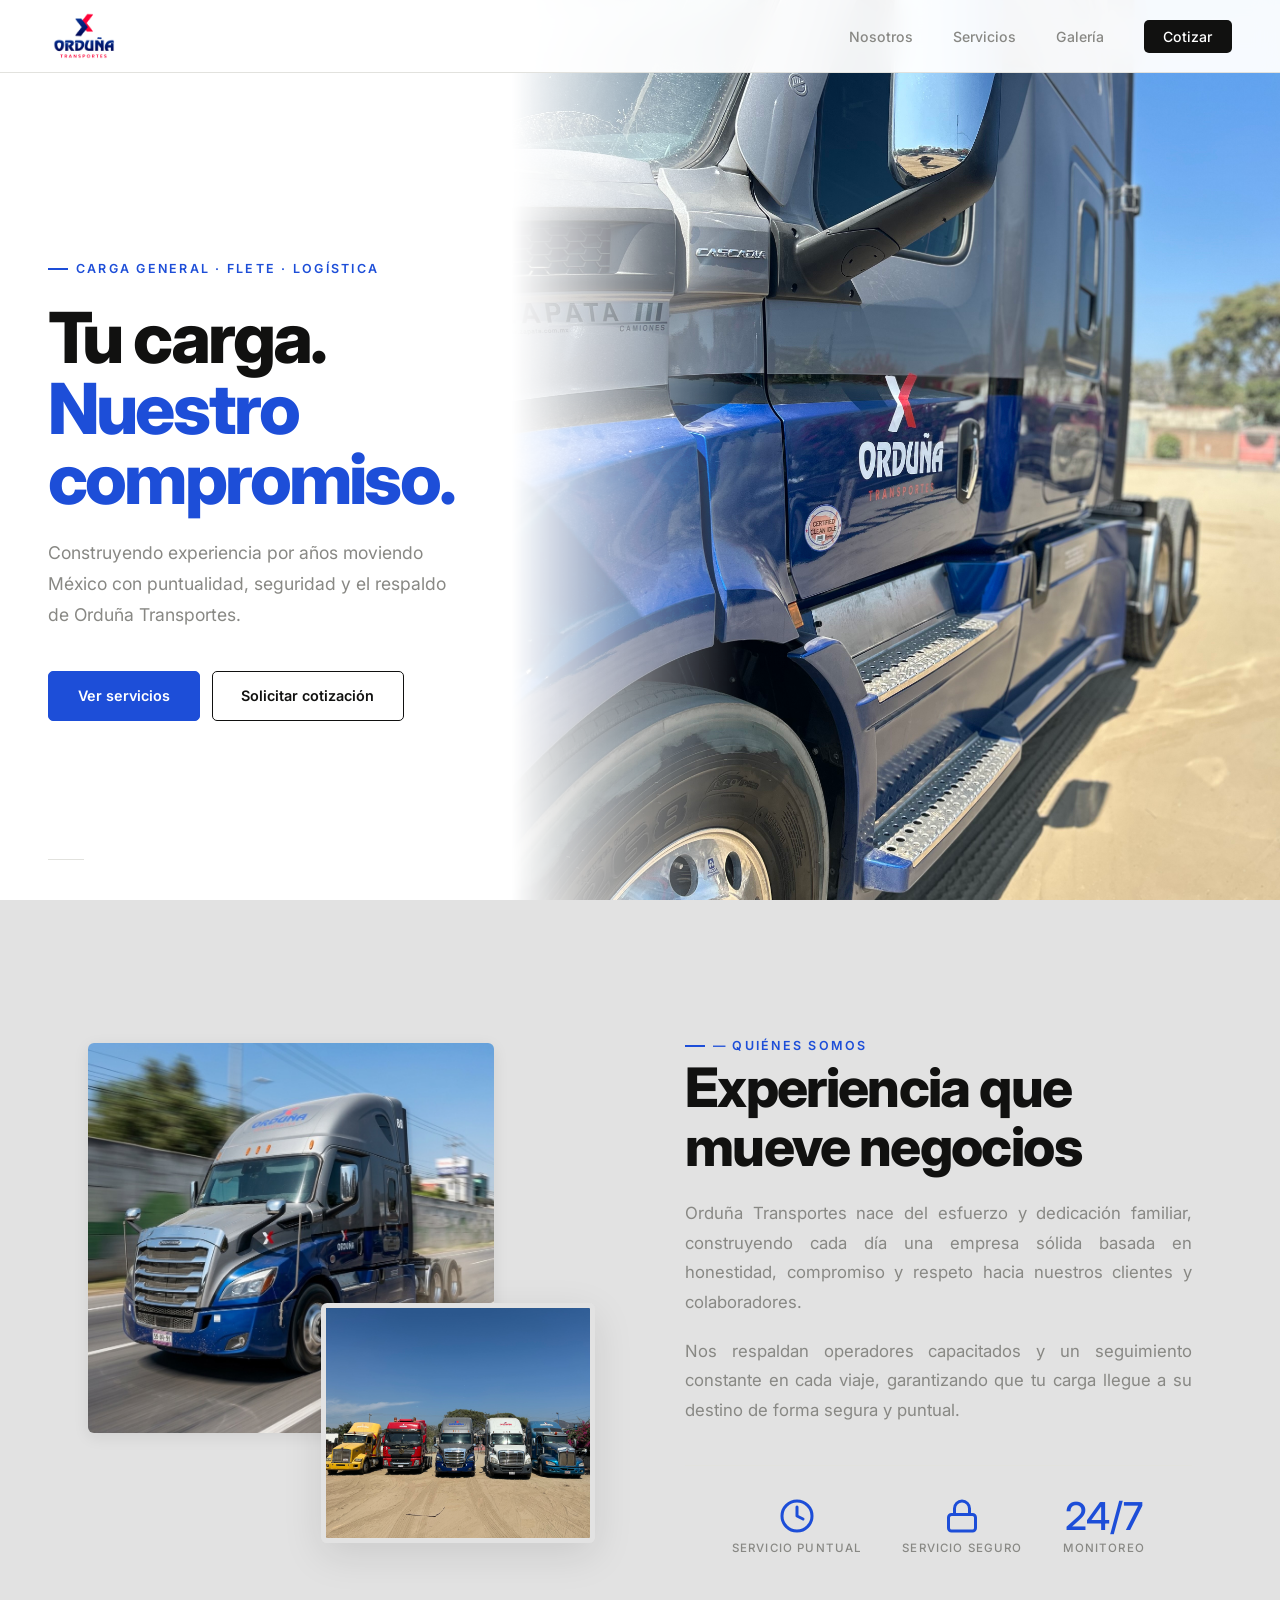
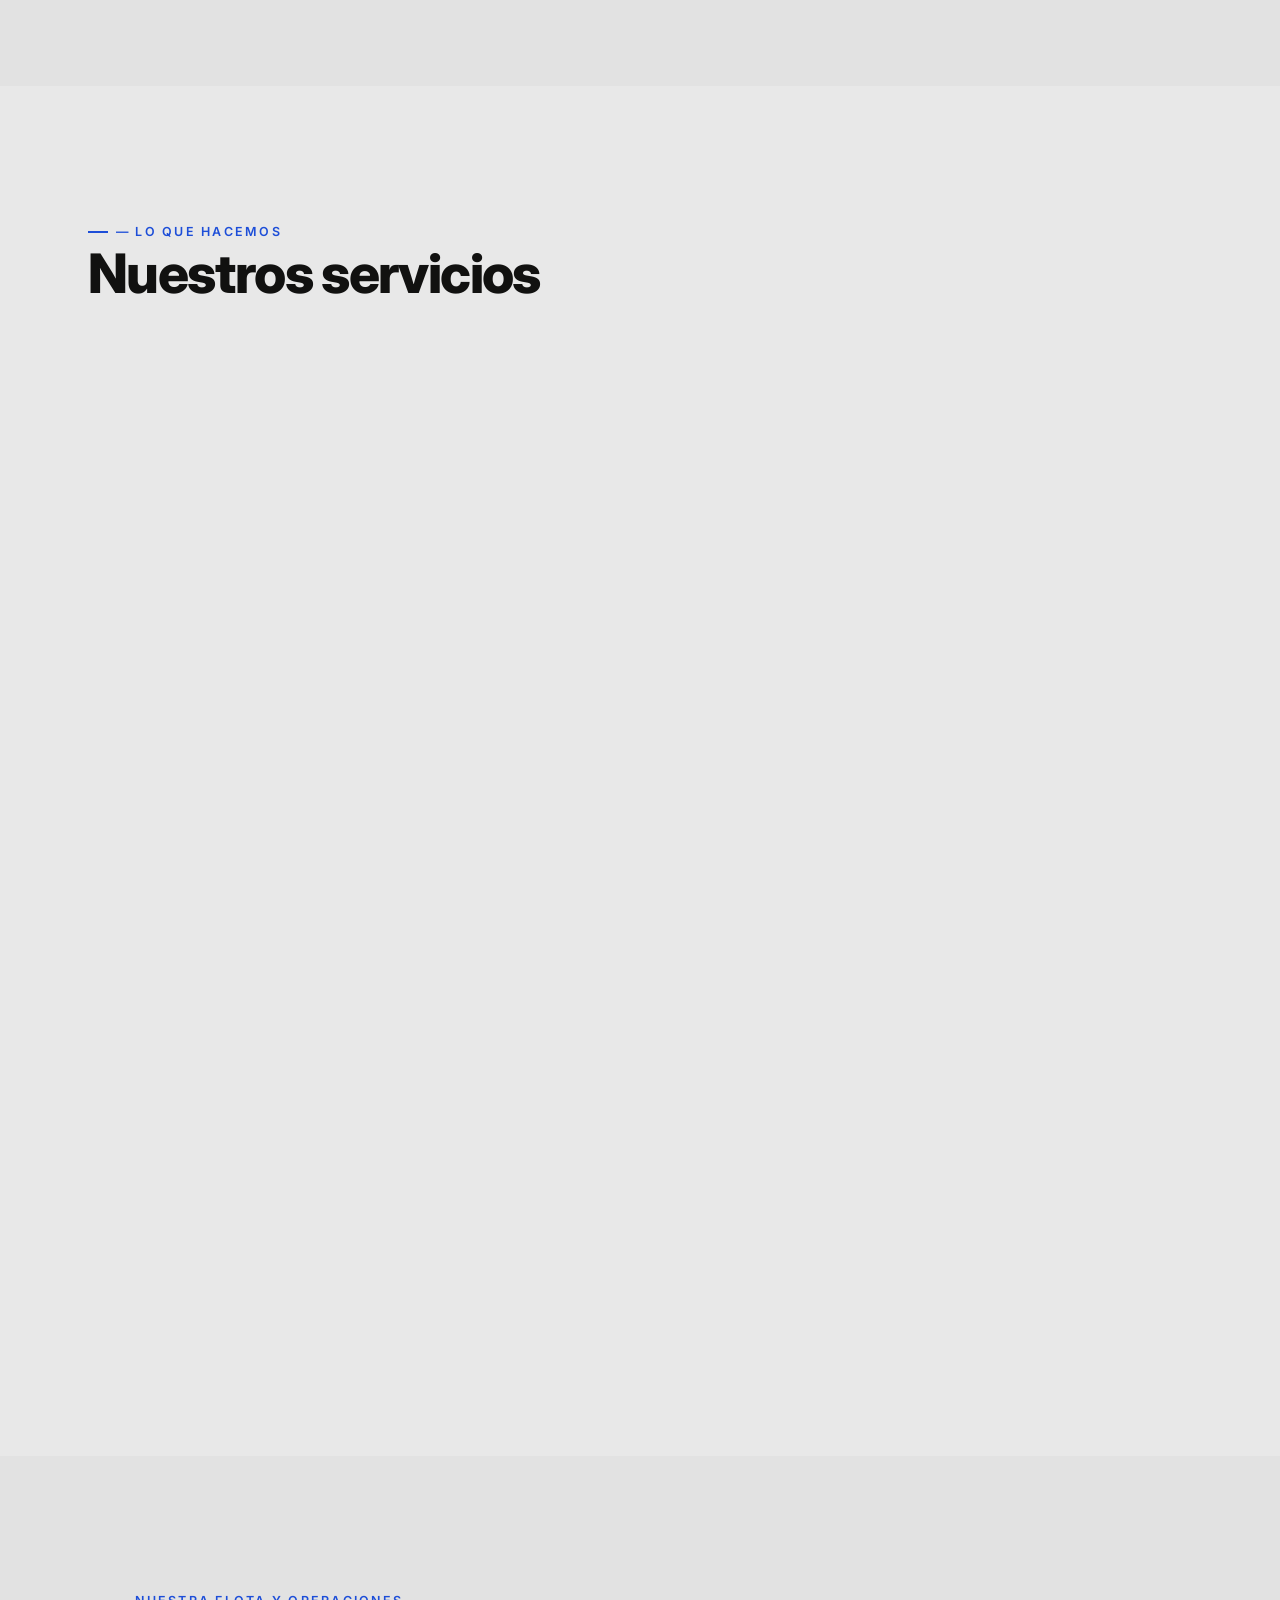
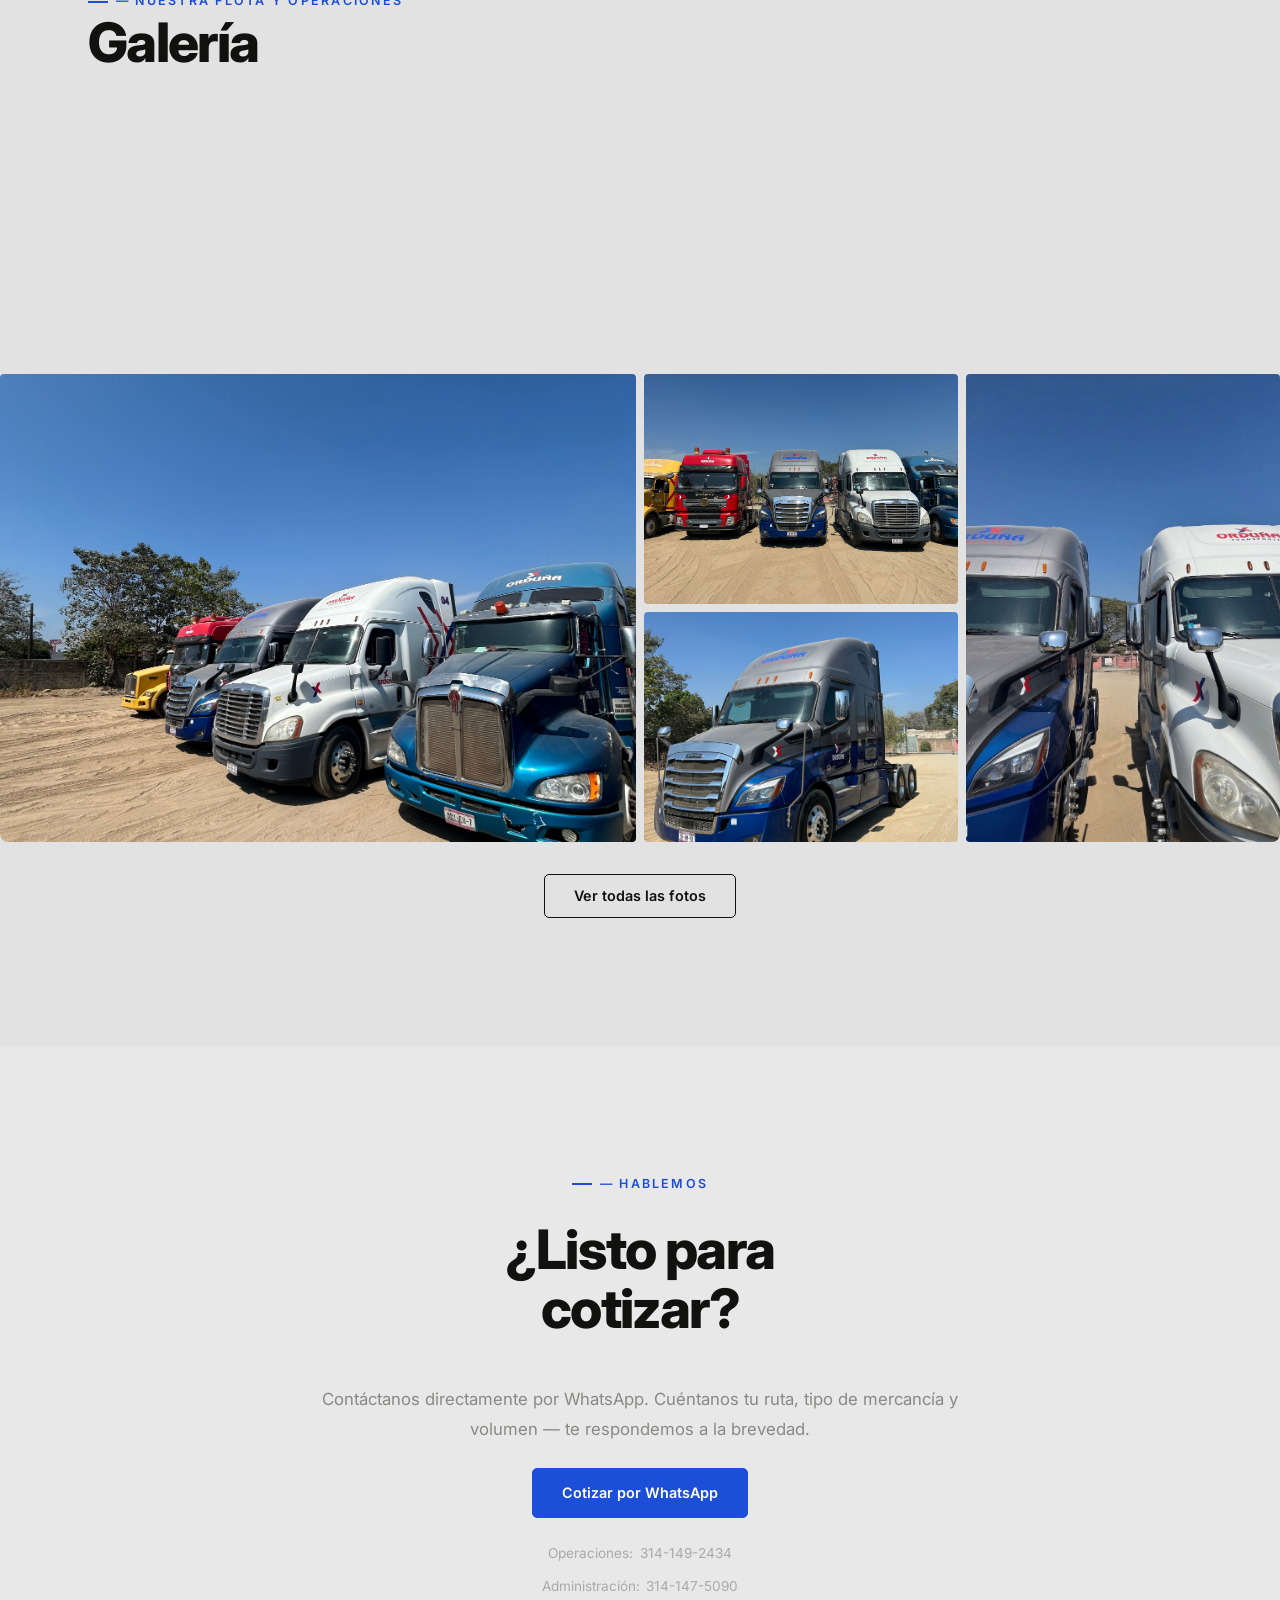
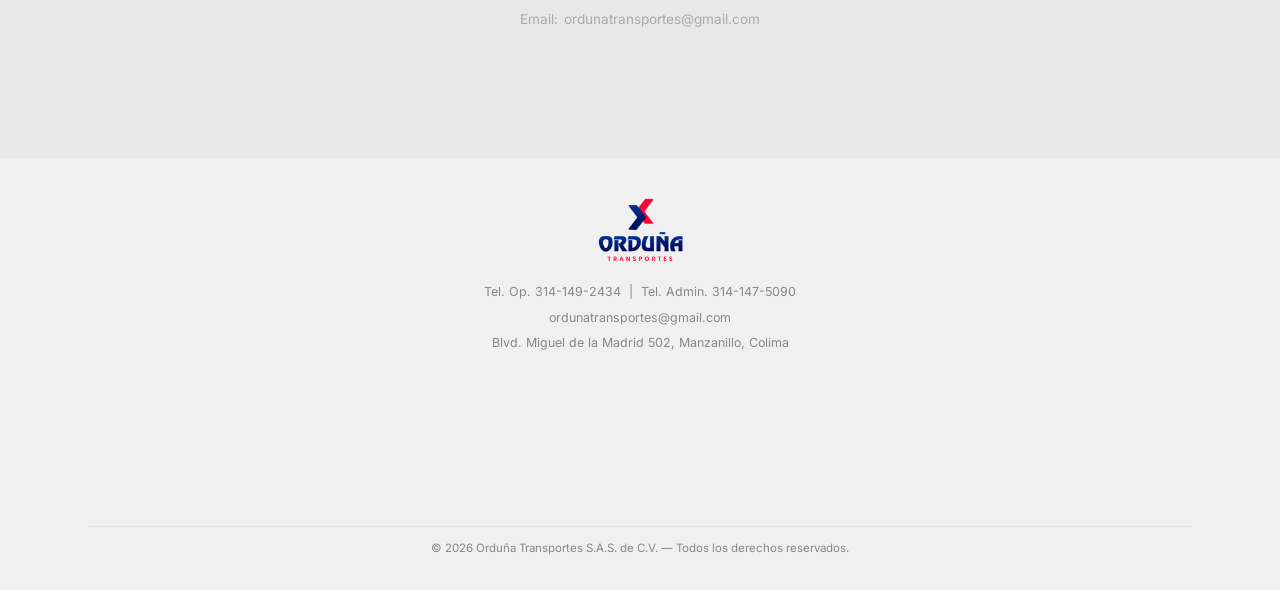
==== index.html @ 085a5a4a "updated nav logo & gallery" ====
<!DOCTYPE html>
<html lang="es">
<head>
  <meta charset="UTF-8" />
  <meta name="viewport" content="width=device-width, initial-scale=1.0" />
  <title>Orduña Transportes — Carga General y Flete</title>
  <meta name="description" content="Orduña Transportes. Movemos tu carga con puntualidad, seguridad y compromiso." />
  <link rel="preconnect" href="https://fonts.googleapis.com" />
  <link rel="preconnect" href="https://fonts.gstatic.com" crossorigin />
  <link href="https://fonts.googleapis.com/css2?family=Inter:wght@300;400;500;600;700;800&display=swap" rel="stylesheet" />  <link rel="icon" type="image/png" href="assets/images/favicon.png" />
  <link rel="stylesheet" href="css/styles.css" />
  <!-- Open Graph -->
  <meta property="og:title" content="Orduña Transportes — Carga General y Flete" />
  <meta property="og:description" content="Transportamos tu carga con puntualidad, seguridad y el respaldo de operadores certificados. Servicio local y foráneo en México." />
  <meta property="og:image" content="assets/images/hero.jpeg" />
  <meta property="og:url" content="https://TU-DOMINIO.com" />
  <meta property="og:type" content="website" />
  <meta property="og:locale" content="es_MX" />
</head> 
<body>

  <!-- ═══════════════════════════════════════════
       NAV
  ═══════════════════════════════════════════ -->
  <nav class="nav" id="nav">
  <a href="#hero" class="nav__logo">
    <img src="assets/images/logoFull.png" alt="Orduña Transportes" />
  </a>    
  <button class="nav__toggle" id="navToggle" aria-label="Menú">
      <span></span><span></span><span></span>
    </button>
    <ul class="nav__links" id="navLinks">
      <li><a href="#nosotros">Nosotros</a></li>
      <li><a href="#servicios">Servicios</a></li>
      <li><a href="#galeria">Galería</a></li>
      <li><a href="https://wa.me/523141492434?text=Hola%2C%20me%20interesa%20cotizar%20un%20servicio%20de%20transporte." class="nav__cta" target="_blank">Cotizar</a></li>
    </ul>
  </nav>

  <!-- ═══════════════════════════════════════════
       HERO
  ═══════════════════════════════════════════ -->
  <section class="hero" id="hero">
    <img src="assets/images/hero.jpeg" alt="Hero"/>
    <div class="hero__content">
      <p class="hero__eyebrow">Carga general · Flete · Logística</p>
      <h1 class="hero__title">
        Tu carga.<br />
        <em>Nuestro compromiso.</em>
      </h1>
      <p class="hero__sub">
        Construyendo experiencia por años moviendo México con puntualidad, seguridad y el respaldo de Orduña Transportes.
      </p>
      <div class="hero__actions">
        <a href="#servicios" class="btn btn--primary">Ver servicios</a>
        <a href="#contacto" class="btn btn--ghost">Solicitar cotización</a>      </div>
    </div>
    <a href="#nosotros" class="hero__scroll" aria-label="Scroll">
      <span class="hero__scroll-line"></span>
    </a>
  </section>

  <!-- ═══════════════════════════════════════════
       NOSOTROS
  ═══════════════════════════════════════════ -->
  <section class="nosotros" id="nosotros">
    <div class="container">
      <div class="nosotros__grid">

        <div class="nosotros__images">
          <div class="nosotros__img nosotros__img--main">
            <img src="assets/images/en-ruta-2.jpg" alt="Camión Orduña en ruta" />
          </div>
          <div class="nosotros__img nosotros__img--accent">
            <img src="assets/images/equipo-patio.JPG" alt="Equipo Orduña" />
          </div>
        </div>

        <div class="nosotros__text">
          <span class="section-label">— Quiénes somos</span>
          <h2 class="section-title">Experiencia que<br />mueve negocios</h2>
            <p>
              Orduña Transportes nace del esfuerzo y dedicación familiar, construyendo 
              cada día una empresa sólida basada en honestidad, compromiso y respeto 
              hacia nuestros clientes y colaboradores.
            </p>
            <p>
              Nos respaldan operadores capacitados y un seguimiento constante en cada 
              viaje, garantizando que tu carga llegue a su destino de forma segura 
              y puntual.
            </p>
          <div class="nosotros__stats">
            <div class="stat">
              <span class="stat__num" style="text-align:center; display:block;">
                <svg xmlns="http://www.w3.org/2000/svg" width="36" height="36" viewBox="0 0 24 24" fill="none" stroke="#1d4ed8" stroke-width="2" stroke-linecap="round" stroke-linejoin="round">
                  <circle cx="12" cy="12" r="10"/>
                  <polyline points="12 6 12 12 16 14"/>
                </svg>
              </span>
              <span class="stat__label">Servicio Puntual</span>
            </div>
            <div class="stat">
              <span class="stat__num" style="text-align:center; display:block;">
                <svg xmlns="http://www.w3.org/2000/svg" width="36" height="36" viewBox="0 0 24 24" fill="none" stroke="#1d4ed8" stroke-width="2" stroke-linecap="round" stroke-linejoin="round">
                  <rect x="3" y="11" width="18" height="11" rx="2" ry="2"/>
                  <path d="M7 11V7a5 5 0 0 1 10 0v4"/>
                </svg>
              </span>
              <span class="stat__label">Servicio Seguro</span>
            </div>
            <div class="stat">
              <span class="stat__num">24/7</span>
              <span class="stat__label">Monitoreo</span>
            </div>
          </div>
        </div>

      </div>
    </div>
  </section>

  <!-- ═══════════════════════════════════════════
       SERVICIOS
  ═══════════════════════════════════════════ -->
  <section class="servicios" id="servicios">
    <div class="container">
      <div class="section-header">
        <span class="section-label">— Lo que hacemos</span>
        <h2 class="section-title">Nuestros servicios</h2>
      </div>

      <div class="servicios__grid">
        <article class="servicio-card">
          <div class="servicio-card__img">
            <img src="assets/images/carga.jpg" alt="Carga contenerizada" />
          </div>
          <div class="servicio-card__body">
            <span class="servicio-card__num">01</span>
            <h3>Carga Contenerizada</h3>
            <p>Transportamos contenedores de importación y exportación con unidades especializadas, garantizando entregas puntuales y seguras en cada operación.</p>
          </div>
        </article>

        <article class="servicio-card">
          <div class="servicio-card__img">
            <img src="assets/images/sencillo.png" alt="Unidad Sencillo" />
          </div>
          <div class="servicio-card__body">
            <span class="servicio-card__num">02</span>
            <h3>Unidad Sencillo</h3>
            <p>Contamos con unidades sencillo para el traslado eficiente de carga general, adaptándonos al volumen y tipo de mercancía que tu operación requiere.</p>
          </div>
        </article>

        <article class="servicio-card">
          <div class="servicio-card__img">
            <img src="assets/images/full.png" alt="Unidad Full" />
          </div>
          <div class="servicio-card__body">
            <span class="servicio-card__num">03</span>
            <h3>Unidad Full</h3>
            <p>Para cargas de mayor volumen, nuestras unidades full ofrecen la capacidad necesaria para optimizar costos y maximizar cada viaje.</p>
          </div>
        </article>

        <article class="servicio-card">
          <div class="servicio-card__img">
            <img src="assets/images/local-foraneo.jpg" alt="Local y Foráneo" />
          </div>
          <div class="servicio-card__body">
            <span class="servicio-card__num">04</span>
            <h3>Local y Foráneo</h3>
            <p>Operamos tanto en rutas locales como foráneas a nivel nacional, con la flexibilidad y cobertura que tu negocio necesita para llegar a cualquier destino.</p>
          </div>
        </article>
      </div>
    </div>
  </section>

  <!-- ═══════════════════════════════════════════
       GALERÍA
  ═══════════════════════════════════════════ -->
  <section class="galeria" id="galeria">
    <div class="container">
      <div class="section-header">
        <span class="section-label">— Nuestra flota y operaciones</span>
        <h2 class="section-title">Galería</h2>
      </div>
    </div>

    <div class="galeria__grid">
      <div class="galeria__item galeria__item--wide">
        <img src="assets/images/galeria-1.JPG" alt="Galería 1" />
      </div>
      <div class="galeria__item">
        <img src="assets/images/galeria-2.JPG" alt="Galería 2" />
      </div>
      <div class="galeria__item">
        <img src="assets/images/galeria-3.JPG" alt="Galería 3" />
      </div>
      <div class="galeria__item galeria__item--wide galeria__item--tall">
        <img src="assets/images/galeria-4.JPG" alt="Galería 4" />
      </div>
      <div class="galeria__item">
        <img src="assets/images/galeria-5.JPG" alt="Galería 5" />
      </div>
      <div class="galeria__item galeria__item--tall">
        <img src="assets/images/galeria-6.JPG" alt="Galería 6" />
      </div>
      <div class="galeria__item">
        <img src="assets/images/galeria-7.JPG" alt="Galería 7" />
      </div>
      <div class="galeria__item">
        <img src="assets/images/galeria-8.JPG" alt="Galería 8" />
      </div>
      <div class="galeria__item">
        <img src="assets/images/galeria-9.JPG" alt="Galería 9" />
      </div>
      <div class="galeria__item">
        <img src="assets/images/galeria-10.JPG" alt="Galería 10" />
      </div>
      <div class="galeria__item">
        <img src="assets/images/galeria-11.JPG" alt="Galería 11" />
      </div>
      <div class="galeria__item">
        <img src="assets/images/galeria-12.JPG" alt="Galería 12" />
      </div>
      <div class="galeria__item">
        <img src="assets/images/hero.jpeg" alt="Flota" />
      </div>
      <div class="galeria__item">
        <img src="assets/images/sencillo.png" alt="Unidad Sencillo" />
      </div>
      <div class="galeria__item">
        <img src="assets/images/full.png" alt="Unidad Full" />
      </div>
      <div class="galeria__item">
        <img src="assets/images/galeria-13.jpeg" alt="Galería 13" />
      </div>
      <div class="galeria__item">
        <img src="assets/images/galeria-14.jpeg" alt="Galería 14" />
      </div>
    </div>
    <div class="galeria__ver-mas"> <!-- Ver todas las fotos -->
      <button class="btn btn--ghost" id="galeriaBtn">Ver todas las fotos</button>
    </div>
    
    <!-- Lightbox -->
    <div class="lightbox" id="lightbox">
      <button class="lightbox__close" id="lightboxClose" aria-label="Cerrar">✕</button>
      <button class="lightbox__prev" id="lightboxPrev" aria-label="Anterior">&#8592;</button>
      <button class="lightbox__next" id="lightboxNext" aria-label="Siguiente">&#8594;</button>
      <div class="lightbox__img-wrap" id="lightboxImgWrap"></div>
    </div>
  </section>

  <!-- ═══════════════════════════════════════════
       CONTACTO / FOOTER
  ═══════════════════════════════════════════ -->
  <section class="contacto" id="contacto">
    <div class="container">
      <div class="contacto__grid">
        <div class="contacto__content">
          <span class="section-label">— Hablemos</span>
          <h2 class="section-title">¿Listo para<br />cotizar?</h2>
          <p class="contacto__desc">Contáctanos directamente por WhatsApp. Cuéntanos tu ruta, tipo de mercancía y volumen — te respondemos a la brevedad.</p>
          <a href="https://wa.me/523141492434?text=Hola%2C%20me%20interesa%20cotizar%20un%20servicio%20de%20transporte." class="btn btn--primary" target="_blank">
            Cotizar por WhatsApp
          </a>
          <ul class="contacto__info">
            <li>Operaciones: <a href="tel:+523141492434">314-149-2434</a></li>
            <li>Administración: <a href="tel:+523141475090">314-147-5090</a></li>
            <li>Email: <a href="mailto:ordunatransportes@gmail.com">ordunatransportes@gmail.com</a></li>
          </ul>
        </div>
      </div>
    </div>
  </section>

  <footer class="footer">
    <div class="container">
      <img src="assets/images/logoFull.png" alt="Orduña Transportes" class="footer__logo" />
      <div class="footer__contacto">
        <span>Tel. Op. 314-149-2434 &nbsp;|&nbsp; Tel. Admin. 314-147-5090</span>
        <span>ordunatransportes@gmail.com</span>
        <span>Blvd. Miguel de la Madrid 502, Manzanillo, Colima</span>
      </div>
      <div class="footer__mapa">
        <iframe src="https://www.google.com/maps/embed?pb=!1m14!1m8!1m3!1d942.6284264027471!2d-104.2927598!3d19.085107!3m2!1i1024!2i768!4f13.1!3m3!1m2!1s0x8424d5f1293d36b1%3A0xc2a0afbc2a8ba56c!2sBlvd.%20Miguel%20de%20la%20Madrid%20502%2C%20Oc%C3%A9ano%2C%2028219%20Manzanillo%2C%20Col.!5e0!3m2!1ses-419!2smx!4v1773961965582!5m2!1ses-419!2smx" width="600" height="450" style="border:0;" allowfullscreen="" loading="lazy" referrerpolicy="no-referrer-when-downgrade"></iframe>
      </div>
      <p class="footer__copy">© 2026 Orduña Transportes S.A.S. de C.V. — Todos los derechos reservados.</p>
    </div>
  </footer>

  <script src="js/main.js"></script>
</body>
</html>
---- css/styles.css ----
/* ═══════════════════════════════════════════════════════════
   ORDUÑA TRANSPORTES — styles.css
═══════════════════════════════════════════════════════════ */

:root {
  --clr-bg:         #e2e2e2;
  --clr-surface:    #e8e8e8;
  --clr-border:     #e2e2de;
  --clr-accent:     #1d4ed8;
  --clr-dark:       #111110;
  --clr-text:       #2c2c2a;
  --clr-text-muted: #888884;

  --ff-display: 'Inter', sans-serif;
  --ff-body:    'Inter', sans-serif;

  --nav-h: 72px;
  --container: 1200px;

  --shadow-sm: 0 1px 3px rgba(0,0,0,.06);
  --shadow-md: 0 4px 16px rgba(0,0,0,.08);
  --shadow-lg: 0 12px 40px rgba(0,0,0,.1);
}

*, *::before, *::after { box-sizing: border-box; margin: 0; padding: 0; }
html { scroll-behavior: smooth; }
body {
  font-family: var(--ff-body);
  background-color: var(--clr-bg);
  color: var(--clr-text);
  line-height: 1.65;
  overflow-x: hidden;
}
img { display: block; width: 100%; height: 100%; object-fit: cover; }
a   { color: inherit; text-decoration: none; }
ul  { list-style: none; }

.container {
  width: 100%;
  max-width: var(--container);
  margin-inline: auto;
  padding-inline: clamp(1.25rem, 5vw, 3rem);
}

.section-label {
  display: inline-flex;
  align-items: center;
  gap: .5rem;
  font-size: .78rem;
  font-weight: 600;
  letter-spacing: .18em;
  text-transform: uppercase;
  color: var(--clr-accent);
  margin-bottom: .1rem;
}
.section-label::before {
  content: '';
  display: block;
  width: 20px;
  height: 2px;
  background: var(--clr-accent);
}

.section-title {
  font-family: var(--ff-display);
  font-size: clamp(2rem, 4.5vw, 3.4rem);
  font-weight: 800;
  line-height: 1.08;
  letter-spacing: -.03em;
  color: var(--clr-dark);
  margin-bottom: 1.5rem;
}

.section-header { margin-bottom: clamp(2.5rem, 5vw, 4rem); }

.img-placeholder {
  position: relative;
  background: linear-gradient(90deg, #ebebeb 25%, #f5f5f5 50%, #ebebeb 75%);
  background-size: 200% 100%;
  animation: shimmer 2s ease infinite;
  overflow: hidden;
}
.img-placeholder::after {
  content: attr(data-label);
  position: absolute;
  inset: 0;
  display: flex;
  align-items: center;
  justify-content: center;
  font-size: .72rem;
  color: var(--clr-text-muted);
  text-align: center;
  padding: 1rem;
}
@keyframes shimmer {
  0%   { background-position: 200% 0; }
  100% { background-position: -200% 0; }
}

/* ── BOTONES ── */
.btn {
  display: inline-flex;
  align-items: center;
  gap: .5rem;
  font-family: var(--ff-body);
  font-size: .9rem;
  font-weight: 600;
  padding: .85em 2em;
  border: 1.5px solid transparent;
  border-radius: 5px;
  cursor: pointer;
  transition: background .2s, color .2s, border-color .2s, transform .15s;
}
.btn:hover  { transform: translateY(-2px); }
.btn:active { transform: translateY(0); }
.btn--primary {
  background: var(--clr-accent);
  color: #fff;
  border-color: var(--clr-accent);
}
.btn--primary:hover { background: #1a44c2; }
.btn--ghost {
  background: transparent;
  color: var(--clr-dark);
  border-color: var(--clr-dark);
}
.btn--ghost:hover { border-color: var(--clr-dark); }
.btn--full { width: 100%; justify-content: center; }

/* ── NAV ── */
.nav {
  position: fixed;
  top: 0; left: 0; right: 0;
  z-index: 100;
  height: var(--nav-h);
  display: flex;
  align-items: center;
  justify-content: space-between;
  padding-inline: clamp(1.25rem, 5vw, 3rem);
  background: rgba(255,255,255,.95);
  backdrop-filter: blur(12px);
  box-shadow: 0 1px 0 var(--clr-border);
}

.nav__logo img {
  height: 56px;
  width: auto;
  display: block;
}

.nav__links {
  display: flex;
  align-items: center;
  gap: 2.5rem;
}
.nav__links a {
  font-size: .88rem;
  font-weight: 500;
  color: var(--clr-text-muted);
  transition: color .2s;
  white-space: nowrap;
}
.nav__links a:hover { color: var(--clr-dark); }

.nav__cta {
  padding: .55em 1.4em !important;
  background: var(--clr-dark) !important;
  color: #fff !important;
  border-radius: 5px;
}
.nav__cta:hover { background: var(--clr-accent) !important; }

.nav__toggle {
  display: none;
  flex-direction: column;
  gap: 5px;
  background: none;
  border: none;
  cursor: pointer;
  padding: 4px;
  z-index: 101;
}
.nav__toggle span {
  display: block;
  width: 24px; height: 2px;
  background: var(--clr-dark);
  transition: transform .3s, opacity .3s;
}
.nav__toggle.open span:nth-child(1) { transform: translateY(7px) rotate(45deg); }
.nav__toggle.open span:nth-child(2) { opacity: 0; }
.nav__toggle.open span:nth-child(3) { transform: translateY(-7px) rotate(-45deg); }

/* ── HERO ── */
.hero {
  position: relative;
  min-height: 100svh;
  display: grid;
  grid-template-columns: 1fr 1fr;
  align-items: center;
  padding-top: var(--nav-h);
  overflow: hidden;
  background: #ffffff;
}

.hero img {
  position: absolute;
  top: 0; right: 0;
  width: 60%;
  height: 100%;
  object-fit: cover;
  z-index: 0;
  -webkit-mask-image: linear-gradient(to right, transparent 0%, black 20%);
  mask-image: linear-gradient(to right, transparent 0%, black 30%);
}

.hero__content {
  position: relative;
  z-index: 2;
  padding: clamp(3rem, 8vw, 6rem) clamp(1.25rem, 5vw, 3rem);
  animation: fadeUp .8s ease both;
}

.hero__eyebrow {
  display: inline-flex;
  align-items: center;
  gap: .5rem;
  font-size: .78rem;
  font-weight: 600;
  letter-spacing: .18em;
  text-transform: uppercase;
  color: var(--clr-accent);
  margin-bottom: 1.5rem;
}
.hero__eyebrow::before {
  content: '';
  display: block;
  width: 20px; height: 2px;
  background: var(--clr-accent);
}

.hero__title {
  font-family: var(--ff-display);
  font-size: clamp(2.8rem, 5.5vw, 5rem);
  font-weight: 800;
  line-height: 1;
  letter-spacing: -.04em;
  color: var(--clr-dark);
  margin-bottom: 1.5rem;
}
.hero__title em {
  font-style: normal;
  color: var(--clr-accent);
}

.hero__sub {
  font-size: clamp(.95rem, 1.4vw, 1.1rem);
  color: var(--clr-text-muted);
  max-width: 420px;
  margin-bottom: 2.5rem;
  line-height: 1.75;
}

.hero__actions {
  display: flex;
  flex-wrap: wrap;
  gap: .75rem;
}

.hero__scroll {
  position: absolute;
  bottom: 2.5rem;
  left: clamp(1.25rem, 5vw, 3rem);
  display: flex;
  align-items: center;
  gap: .75rem;
  font-size: .7rem;
  font-weight: 600;
  letter-spacing: .18em;
  text-transform: uppercase;
  color: var(--clr-text-muted);
  z-index: 2;
}
.hero__scroll-line {
  display: block;
  width: 36px; height: 1px;
  background: var(--clr-border);
}

/* ── NOSOTROS ── */
.nosotros {
  padding-block: clamp(5rem, 10vw, 9rem);
  background: var(--clr-bg);
}
.nosotros__grid {
  display: grid;
  grid-template-columns: 1fr 1fr;
  gap: clamp(3rem, 7vw, 6rem);
  align-items: center;
}
.nosotros__images {
  position: relative;
  height: 500px;
}
.nosotros__img {
  position: absolute;
  border-radius: 6px;
  overflow: hidden;
  box-shadow: var(--shadow-md);
}
.nosotros__img--main {
  top: 0; left: 0;
  width: 80%; height: 78%;
  z-index: 1;
}
.nosotros__img--accent {
  bottom: 0; right: 0;
  width: 54%; height: 48%;
  z-index: 2;
  border: 5px solid var(--clr-bg);
  box-shadow: var(--shadow-lg);
}
.nosotros__text p {
  color: var(--clr-text-muted);
  margin-bottom: 1.25rem;
  font-size: 1.05rem;
  line-height: 1.75;
  text-align: justify;
}
.nosotros__stats {
  display: flex;
  gap: 2.5rem;
  margin-top: 2.5rem;
  padding-top: 2rem;
  border-top: 1px solid var(--clr-border);
  justify-content: center;
  align-items: flex-end;
}
.stat {
  display: flex;
  flex-direction: column;
  align-items: center;
  text-align: center;
}
.stat__num {
  display: flex;
  justify-content: center;
  align-items: center;
  font-family: var(--ff-display);
  font-size: 2.4rem;
  font-weight: 500;
  color: var(--clr-accent);
  line-height: 1;
  height: 36px;
}
.stat__label {
  display: block;
  font-size: .72rem;
  font-weight: 500;
  color: var(--clr-text-muted);
  text-transform: uppercase;
  letter-spacing: .1em;
  margin-top: .3rem;
}

/* ── SERVICIOS ── */
.servicios {
  padding-block: clamp(5rem, 10vw, 9rem);
  background: var(--clr-surface);
}
.servicios__grid {
  display: grid;
  grid-template-columns: repeat(2, 1fr);
  gap: 1.5rem;
}
.servicio-card {
  background: var(--clr-bg);
  border: 1px solid var(--clr-border);
  border-radius: 8px;
  overflow: hidden;
  transition: box-shadow .25s, transform .25s;
}
.servicio-card:hover {
  box-shadow: var(--shadow-lg);
  transform: translateY(-4px);
}
.servicio-card__img { height: 280px; }
.servicio-card__body { padding: 1rem 1.25rem 1.25rem; }
.servicio-card__num {
  display: block;
  font-size: .7rem;
  font-weight: 700;
  letter-spacing: .2em;
  color: var(--clr-accent);
  margin-bottom: .6rem;
}
.servicio-card h3 {
  font-family: var(--ff-display);
  font-size: 1.4rem;
  font-weight: 700;
  color: var(--clr-dark);
  margin-bottom: .6rem;
}
.servicio-card p {
  font-size: .93rem;
  color: var(--clr-text-muted);
  line-height: 1.7;
}

/* ── GALERÍA ── */
.galeria {
  padding-block: clamp(5rem, 10vw, 9rem);
  background: var(--clr-bg);
}
.galeria__grid {
  display: grid;
  grid-template-columns: repeat(4, 1fr);
  grid-auto-rows: 230px;
  gap: 8px;
  border-radius: 8px;
  overflow: hidden;
}
.galeria__item {
  cursor: pointer;
  overflow: hidden;
  border-radius: 4px;
  transition: opacity .2s;
}
.galeria__item:hover { opacity: .85; }
.galeria__item img {
  width: 100%; height: 100%;
  object-fit: cover;
  transition: transform .5s ease;
}
.galeria__item:hover img { transform: scale(1.04); }
.galeria__item--wide { grid-column: span 2; }
.galeria__item--tall { grid-row: span 2; }
.galeria__grid .galeria__item:nth-child(n+8) {
  display: none;
}
.galeria__grid.expanded .galeria__item:nth-child(n+8) {
  display: block;
}
.galeria__ver-mas {
  display: flex;
  justify-content: center;
  margin-top: 2rem;
}

/* ── LIGHTBOX ── */
.lightbox {
  display: none;
  position: fixed;
  inset: 0;
  z-index: 200;
  background: rgba(17,17,16,.93);
  align-items: center;
  justify-content: center;
  backdrop-filter: blur(6px);
}
.lightbox.active { display: flex; }
.lightbox__img-wrap {
  max-width: 90vw;
  max-height: 85vh;
  display: flex;
  align-items: center;
  justify-content: center;
  border-radius: 6px;
  overflow: hidden;
}
.lightbox__img-wrap img {
  max-width: 100%;
  max-height: 85vh;
  object-fit: contain;
}
.lightbox__close,
.lightbox__prev,
.lightbox__next {
  position: absolute;
  background: rgba(255,255,255,.1);
  border: 1px solid rgba(255,255,255,.15);
  color: #fff;
  font-size: 1rem;
  width: 42px; height: 42px;
  border-radius: 4px;
  display: flex; align-items: center; justify-content: center;
  cursor: pointer;
  transition: background .2s;
}
.lightbox__close:hover,
.lightbox__prev:hover,
.lightbox__next:hover { background: rgba(255,255,255,.22); }
.lightbox__close { top: 1.5rem; right: 1.5rem; }
.lightbox__prev  { left: 1.5rem; top: 50%; transform: translateY(-50%); }
.lightbox__next  { right: 1.5rem; top: 50%; transform: translateY(-50%); }

/* ── CONTACTO ── */
.contacto {
  padding-block: clamp(5rem, 10vw, 9rem);
  background: var(--clr-surface);
}
.contacto__info {
  display: flex;
  flex-direction: column;
  align-items: center;
  text-align: center;
  gap: .65rem;
  font-size: .85rem;
  color: #aaa;
}

.contacto__info li {
  color: #aaa;
}

.contacto__info a {
  color: #aaa;
  transition: color .2s;
}
.contacto__info a:hover { color: var(--clr-dark); }
.contacto__grid {
  display: flex;
  justify-content: center;
}
.contacto__content {
  display: flex;
  flex-direction: column;
  align-items: center;
  text-align: center;
  max-width: 700px;
  width: 100%;
  gap: 1.5rem;
}
.contacto__desc {
  font-size: 1.05rem;
  color: var(--clr-text-muted);
  line-height: 1.75;
}
.contacto__text p {
  color: var(--clr-text-muted);
  margin-bottom: 2rem;
  font-size: 1.05rem;
  line-height: 1.75;
}
.contacto__info {
  display: flex;
  flex-direction: column;
  gap: .65rem;
  font-size: .85rem;
  color: #aaa;
}
.contacto__info li {
  display: flex;
  align-items: center;
  gap: .4rem;
  color: #aaa;
}
.contacto__info a {
  color: #aaa;
  transition: color .2s;
}
.contacto__info a:hover { color: var(--clr-dark); }
.contacto__mapa {
  margin-top: 1.5rem;
  border-radius: 8px;
  overflow: hidden;
  height: 220px;
}
.contacto__mapa iframe {
  width: 100%;
  height: 100%;
  border: none;
}
.contacto__form {
  background: var(--clr-bg);
  border: 1px solid var(--clr-border);
  border-radius: 10px;
  padding: 2.5rem;
  display: grid;
  grid-template-columns: 1fr 1fr;
  gap: 1.25rem;
  box-shadow: var(--shadow-sm);
}
.form-group { display: flex; flex-direction: column; gap: .4rem; }
.form-group--full { grid-column: 1 / -1; }
.form-group label {
  font-size: .72rem;
  font-weight: 600;
  letter-spacing: .1em;
  text-transform: uppercase;
  color: var(--clr-text-muted);
}
.form-group input,
.form-group textarea {
  background: var(--clr-surface);
  border: 1px solid var(--clr-border);
  border-radius: 5px;
  color: var(--clr-text);
  font-family: var(--ff-body);
  font-size: .95rem;
  padding: .75em 1em;
  transition: border-color .2s, box-shadow .2s;
  resize: none;
  outline: none;
}
.form-group input::placeholder,
.form-group textarea::placeholder { color: #c0bfbb; }
.form-group input:focus,
.form-group textarea:focus {
  border-color: var(--clr-accent);
  box-shadow: 0 0 0 3px rgba(29,78,216,.1);
}
.form-note {
  grid-column: 1 / -1;
  font-size: .78rem;
  color: var(--clr-text-muted);
  text-align: center;
}

/* ── FOOTER ── */
.footer {
  background: #f0f0f0;
  padding-block: 2rem;
  text-align: center;
}
.footer__logo {
  height: 80px;
  width: auto;
  margin: 0 auto .75rem;
  display: block;
}
.footer__contacto {
  display: flex;
  flex-direction: column;
  gap: .3rem;
  font-size: .78rem;
  color: var(--clr-text-muted);
  margin-bottom: 1rem;
}
.footer__mapa {
  width: 100%;
  max-width: 500px;
  height: 140px;
  margin: 1rem auto;
  border-radius: 8px;
  overflow: hidden;
}
.footer__mapa iframe {
  width: 100%;
  height: 100%;
  border: none;
}
.footer__copy {
  font-size: .72rem;
  color: var(--clr-text-muted);
  border-top: 1px solid var(--clr-border);
  padding-top: .75rem;
}

/* ── ANIMACIONES ── */
@keyframes fadeUp {
  from { opacity: 0; transform: translateY(24px); }
  to   { opacity: 1; transform: translateY(0); }
}
.reveal {
  opacity: 0;
  transform: translateY(22px);
  transition: opacity .6s ease, transform .6s ease;
}
.reveal.visible { opacity: 1; transform: none; }

/* ════════════════════════════════════════════════
   RESPONSIVE
════════════════════════════════════════════════ */

/* ── iPad landscape (≤1024px) ── */
@media (max-width: 1024px) {
  .hero { grid-template-columns: 1fr; }
  .hero img {
    width: 100%; left: 0;
    opacity: .2;
    -webkit-mask-image: none;
    mask-image: none;
  }
  .hero__content { max-width: 640px; }
  .servicios__grid { grid-template-columns: 1fr 1fr; }
  .galeria__grid { grid-template-columns: repeat(3, 1fr); grid-auto-rows: 200px; }
  .galeria__item--tall { grid-row: span 1; }
}

/* ── iPad portrait (≤768px) ── */
@media (max-width: 768px) {
  .nav__toggle { display: flex; }
  .nav__links {
    display: none;
    position: fixed;
    top: var(--nav-h);
    left: 0; right: 0;
    flex-direction: column;
    background: #ffffff;
    padding: 2rem;
    gap: 1.5rem;
    border-bottom: 1px solid var(--clr-border);
    box-shadow: var(--shadow-md);
    z-index: 9999;
  }
  .nav__links.open { display: flex; }
  .nav__links a { font-size: 1rem; color: var(--clr-text); }

  .nosotros__grid { grid-template-columns: 1fr; }
  .nosotros__images { height: 320px; }
  .servicios__grid { grid-template-columns: 1fr; }
  .galeria__grid { grid-template-columns: repeat(2, 1fr); grid-auto-rows: 180px; }
  .galeria__item--wide { grid-column: span 2; }
  .contacto__grid { grid-template-columns: 1fr; }
  .contacto__form { padding: 1.5rem; }
  .footer__logo { height: 80px; }
}

/* ── Móvil (≤480px) ── */
@media (max-width: 480px) {
  .nav { padding-inline: 1rem; }
  .nav__logo { font-size: .85rem; }

  .hero__title   { font-size: 2.2rem; }
  .hero__sub     { font-size: .95rem; }
  .hero__actions { flex-direction: column; }
  .hero__actions .btn { width: 100%; justify-content: center; }
  .hero__scroll  { display: none; }

  .nosotros__images { height: 240px; }
  .nosotros__stats  { flex-wrap: wrap; gap: 1.25rem; }
  .stat__num        { font-size: 2rem; }

  .servicios__grid    { grid-template-columns: 1fr; }
  .servicio-card__img { height: 180px; }

  .galeria__grid { grid-template-columns: 1fr; grid-auto-rows: 220px; }
  .galeria__item--wide { grid-column: span 1; }

  .contacto__form { grid-template-columns: 1fr; padding: 1.25rem; }

  .lightbox__prev { left: .75rem; }
  .lightbox__next { right: .75rem; }

  .footer__logo { height: 65px; }
}
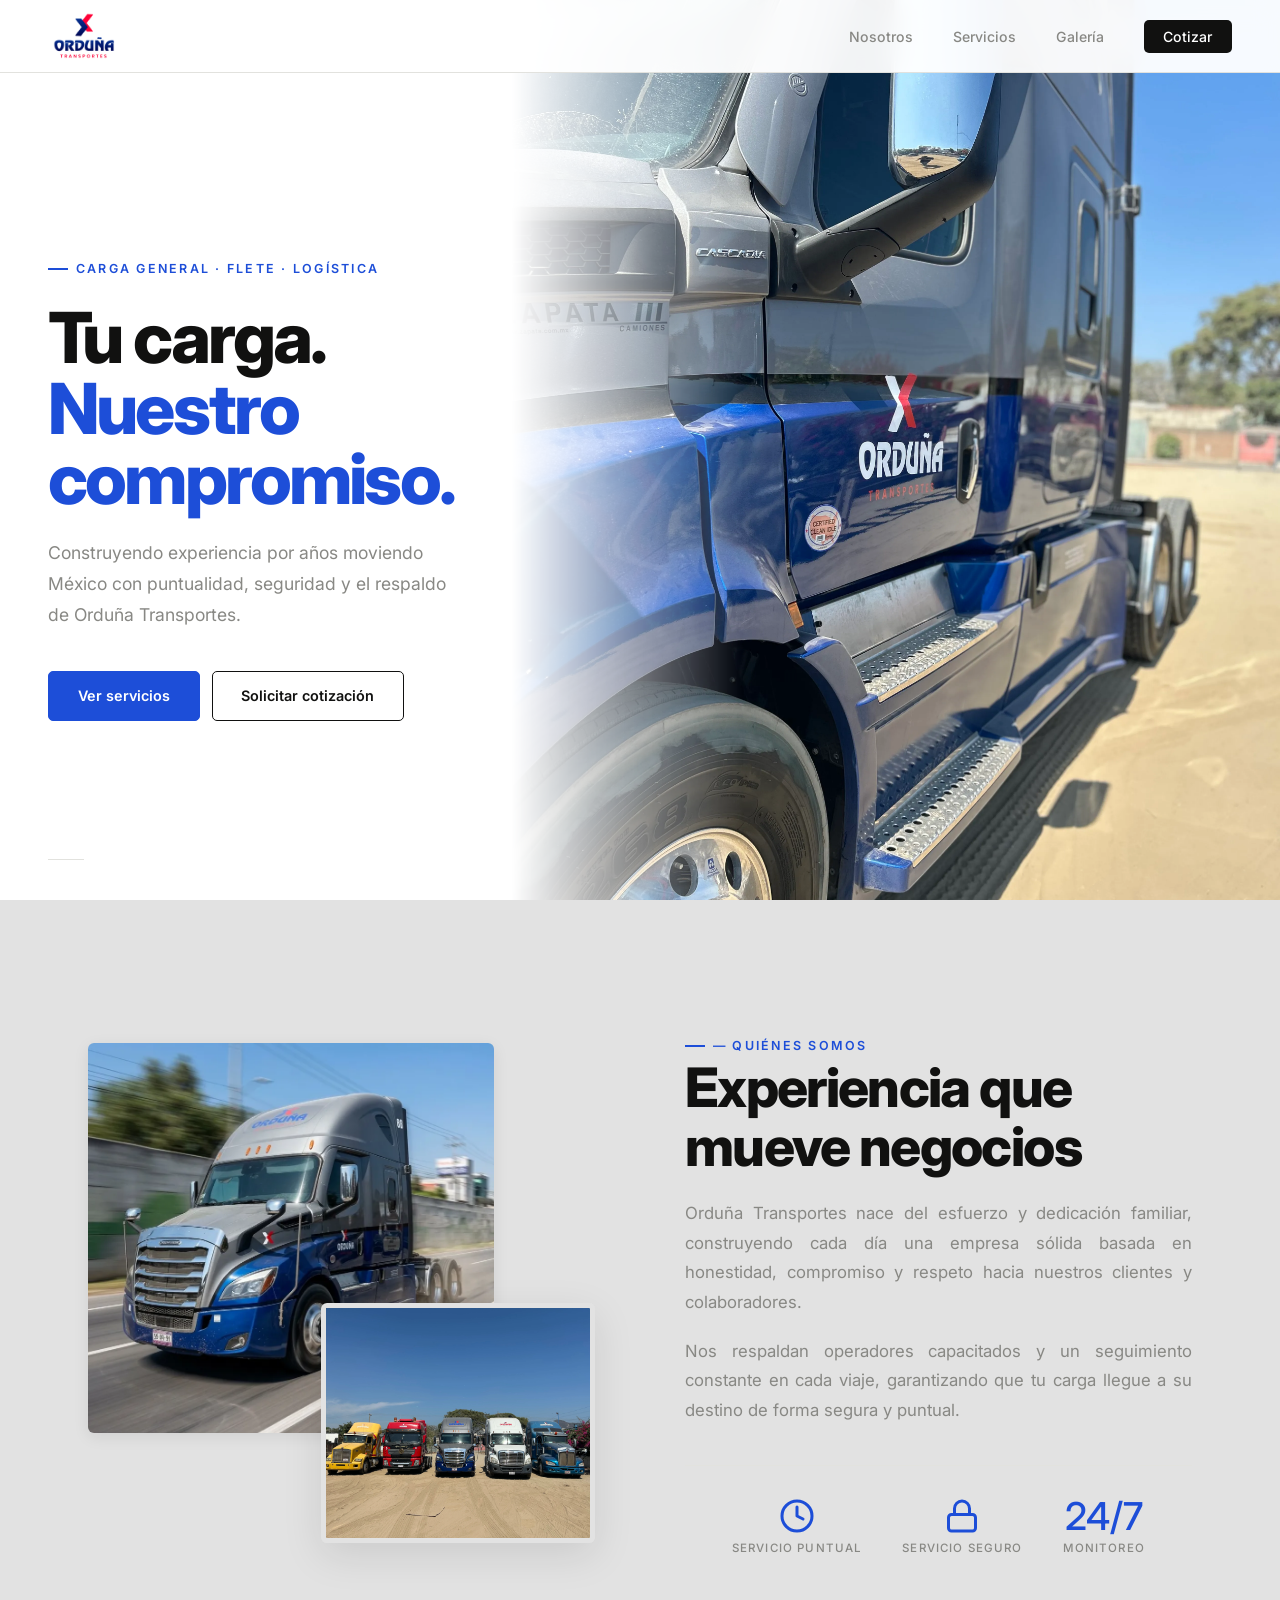
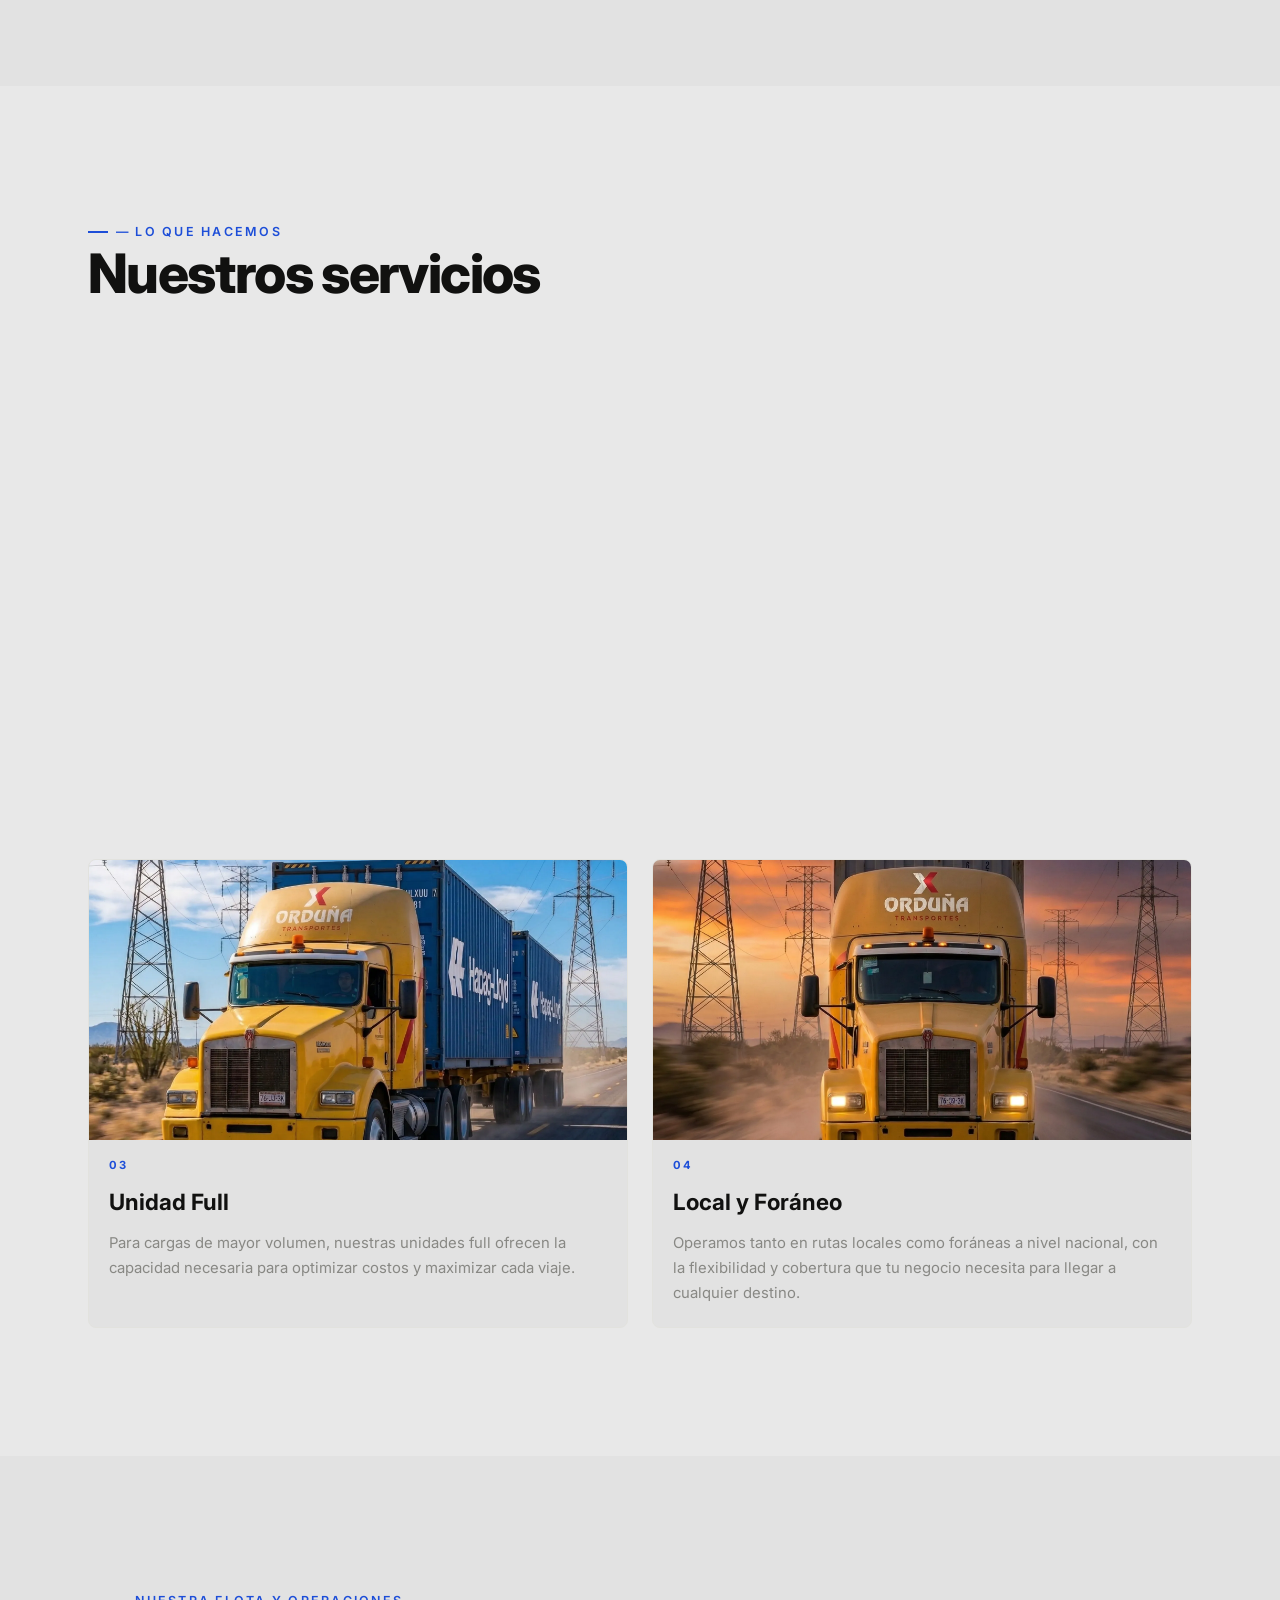
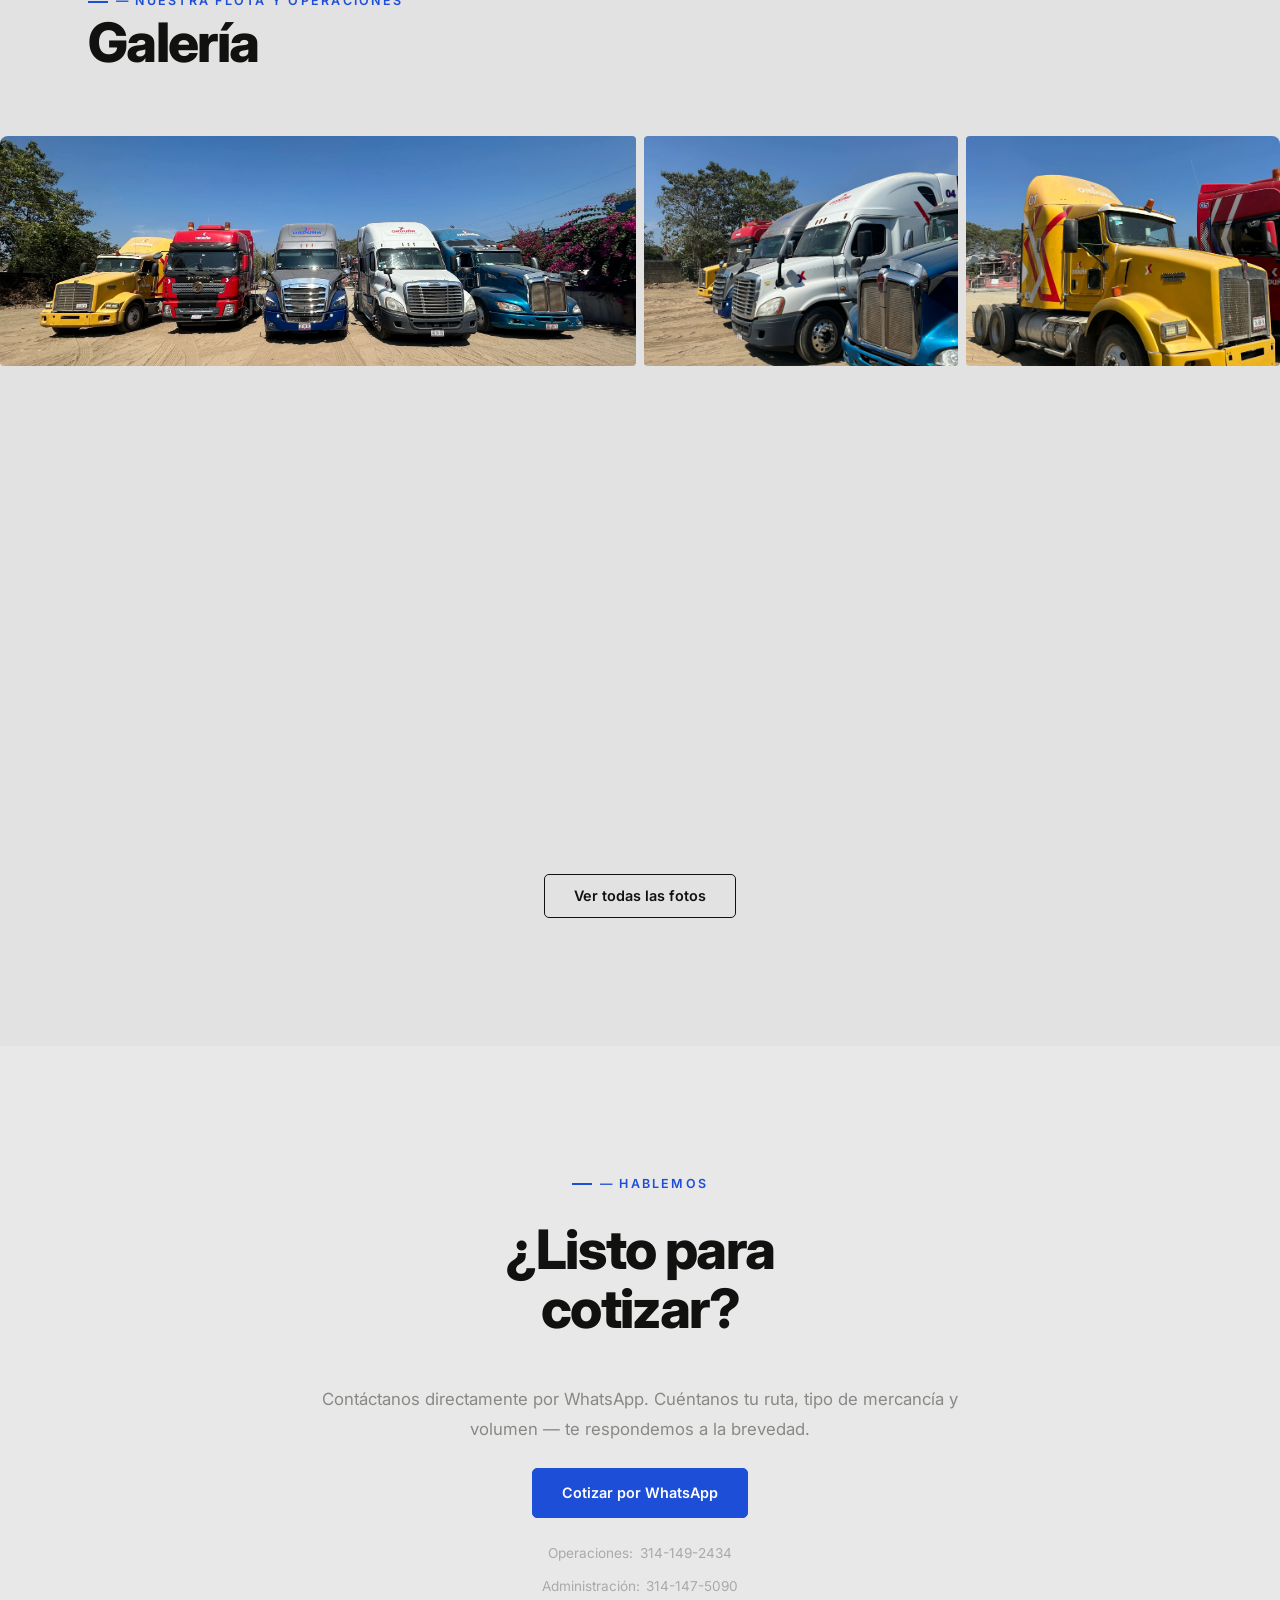
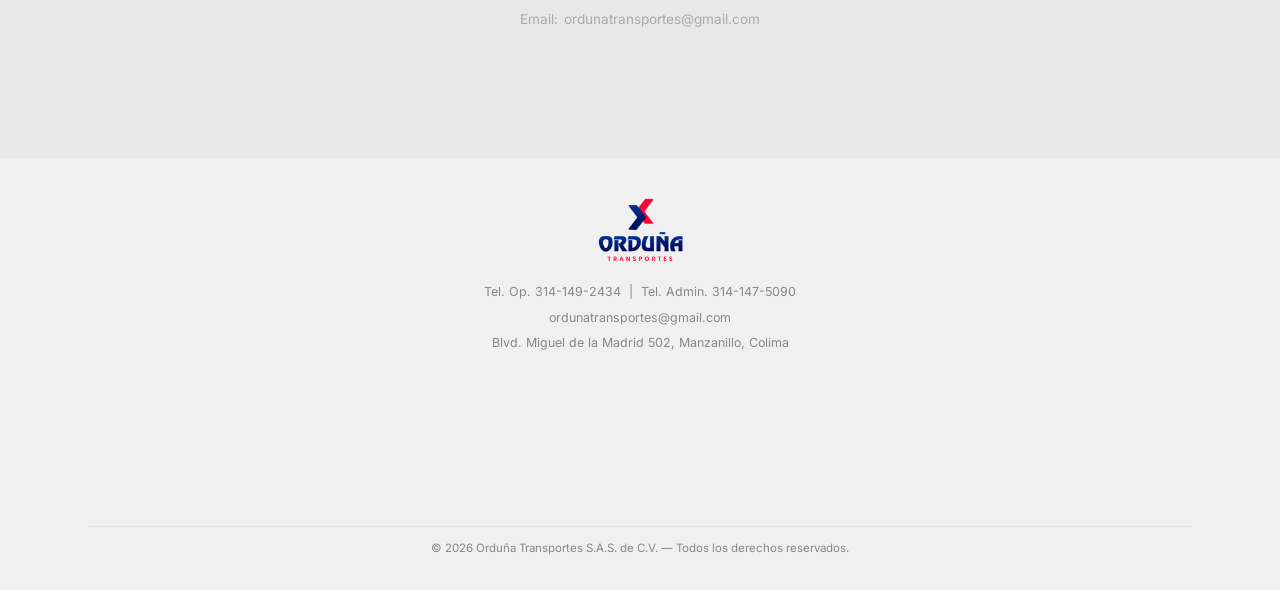
==== commit 4aacaac4: "conversion webp fotos" ====
--- a/index.html
+++ b/index.html
@@ -41,7 +41,7 @@
        HERO
   ═══════════════════════════════════════════ -->
   <section class="hero" id="hero">
-    <img src="assets/images/hero.jpeg" alt="Hero"/>
+    <img src="assets/images/hero.webp" alt="Hero"/>
     <div class="hero__content">
       <p class="hero__eyebrow">Carga general · Flete · Logística</p>
       <h1 class="hero__title">
@@ -69,10 +69,10 @@
 
         <div class="nosotros__images">
           <div class="nosotros__img nosotros__img--main">
-            <img src="assets/images/en-ruta-2.jpg" alt="Camión Orduña en ruta" />
+            <img src="assets/images/en-ruta-2.webp" alt="Camión Orduña en ruta" />
           </div>
           <div class="nosotros__img nosotros__img--accent">
-            <img src="assets/images/equipo-patio.JPG" alt="Equipo Orduña" />
+            <img src="assets/images/equipo-patio.webp" alt="Equipo Orduña" />
           </div>
         </div>
 
@@ -132,7 +132,7 @@
       <div class="servicios__grid">
         <article class="servicio-card">
           <div class="servicio-card__img">
-            <img src="assets/images/carga.jpg" alt="Carga contenerizada" />
+            <img src="assets/images/carga.webp" alt="Carga contenerizada" />
           </div>
           <div class="servicio-card__body">
             <span class="servicio-card__num">01</span>
@@ -143,7 +143,7 @@
 
         <article class="servicio-card">
           <div class="servicio-card__img">
-            <img src="assets/images/sencillo.png" alt="Unidad Sencillo" />
+            <img src="assets/images/sencillo.webp" alt="Unidad Sencillo" />
           </div>
           <div class="servicio-card__body">
             <span class="servicio-card__num">02</span>
@@ -154,7 +154,7 @@
 
         <article class="servicio-card">
           <div class="servicio-card__img">
-            <img src="assets/images/full.png" alt="Unidad Full" />
+            <img src="assets/images/full.webp" alt="Unidad Full" />
           </div>
           <div class="servicio-card__body">
             <span class="servicio-card__num">03</span>
@@ -165,7 +165,7 @@
 
         <article class="servicio-card">
           <div class="servicio-card__img">
-            <img src="assets/images/local-foraneo.jpg" alt="Local y Foráneo" />
+            <img src="assets/images/local-foraneo.webp" alt="Local y Foráneo" />
           </div>
           <div class="servicio-card__body">
             <span class="servicio-card__num">04</span>
@@ -190,55 +190,55 @@
 
     <div class="galeria__grid">
       <div class="galeria__item galeria__item--wide">
-        <img src="assets/images/galeria-1.JPG" alt="Galería 1" />
-      </div>
-      <div class="galeria__item">
-        <img src="assets/images/galeria-2.JPG" alt="Galería 2" />
-      </div>
-      <div class="galeria__item">
-        <img src="assets/images/galeria-3.JPG" alt="Galería 3" />
+        <img src="assets/images/galeria-1.webp" alt="Galería 1" />
+      </div>
+      <div class="galeria__item">
+        <img src="assets/images/galeria-2.webp" alt="Galería 2" />
+      </div>
+      <div class="galeria__item">
+        <img src="assets/images/galeria-3.webp" alt="Galería 3" />
       </div>
       <div class="galeria__item galeria__item--wide galeria__item--tall">
-        <img src="assets/images/galeria-4.JPG" alt="Galería 4" />
-      </div>
-      <div class="galeria__item">
-        <img src="assets/images/galeria-5.JPG" alt="Galería 5" />
+        <img src="assets/images/galeria-4.webp" alt="Galería 4" />
+      </div>
+      <div class="galeria__item">
+        <img src="assets/images/galeria-5.webp" alt="Galería 5" />
       </div>
       <div class="galeria__item galeria__item--tall">
-        <img src="assets/images/galeria-6.JPG" alt="Galería 6" />
-      </div>
-      <div class="galeria__item">
-        <img src="assets/images/galeria-7.JPG" alt="Galería 7" />
-      </div>
-      <div class="galeria__item">
-        <img src="assets/images/galeria-8.JPG" alt="Galería 8" />
-      </div>
-      <div class="galeria__item">
-        <img src="assets/images/galeria-9.JPG" alt="Galería 9" />
-      </div>
-      <div class="galeria__item">
-        <img src="assets/images/galeria-10.JPG" alt="Galería 10" />
-      </div>
-      <div class="galeria__item">
-        <img src="assets/images/galeria-11.JPG" alt="Galería 11" />
-      </div>
-      <div class="galeria__item">
-        <img src="assets/images/galeria-12.JPG" alt="Galería 12" />
-      </div>
-      <div class="galeria__item">
-        <img src="assets/images/hero.jpeg" alt="Flota" />
-      </div>
-      <div class="galeria__item">
-        <img src="assets/images/sencillo.png" alt="Unidad Sencillo" />
-      </div>
-      <div class="galeria__item">
-        <img src="assets/images/full.png" alt="Unidad Full" />
-      </div>
-      <div class="galeria__item">
-        <img src="assets/images/galeria-13.jpeg" alt="Galería 13" />
-      </div>
-      <div class="galeria__item">
-        <img src="assets/images/galeria-14.jpeg" alt="Galería 14" />
+        <img src="assets/images/galeria-6.webp" alt="Galería 6" />
+      </div>
+      <div class="galeria__item">
+        <img src="assets/images/galeria-7.webp" alt="Galería 7" />
+      </div>
+      <div class="galeria__item">
+        <img src="assets/images/galeria-8.webp" alt="Galería 8" />
+      </div>
+      <div class="galeria__item">
+        <img src="assets/images/galeria-9.webp" alt="Galería 9" />
+      </div>
+      <div class="galeria__item">
+        <img src="assets/images/galeria-10.webp" alt="Galería 10" />
+      </div>
+      <div class="galeria__item">
+        <img src="assets/images/galeria-11.webp" alt="Galería 11" />
+      </div>
+      <div class="galeria__item">
+        <img src="assets/images/galeria-12.webp" alt="Galería 12" />
+      </div>
+      <div class="galeria__item">
+        <img src="assets/images/hero.webp" alt="Flota" />
+      </div>
+      <div class="galeria__item">
+        <img src="assets/images/sencillo.webp" alt="Unidad Sencillo" />
+      </div>
+      <div class="galeria__item">
+        <img src="assets/images/full.webp" alt="Unidad Full" />
+      </div>
+      <div class="galeria__item">
+        <img src="assets/images/galeria-13.webp" alt="Galería 13" />
+      </div>
+      <div class="galeria__item">
+        <img src="assets/images/galeria-14.webp" alt="Galería 14" />
       </div>
     </div>
     <div class="galeria__ver-mas"> <!-- Ver todas las fotos -->
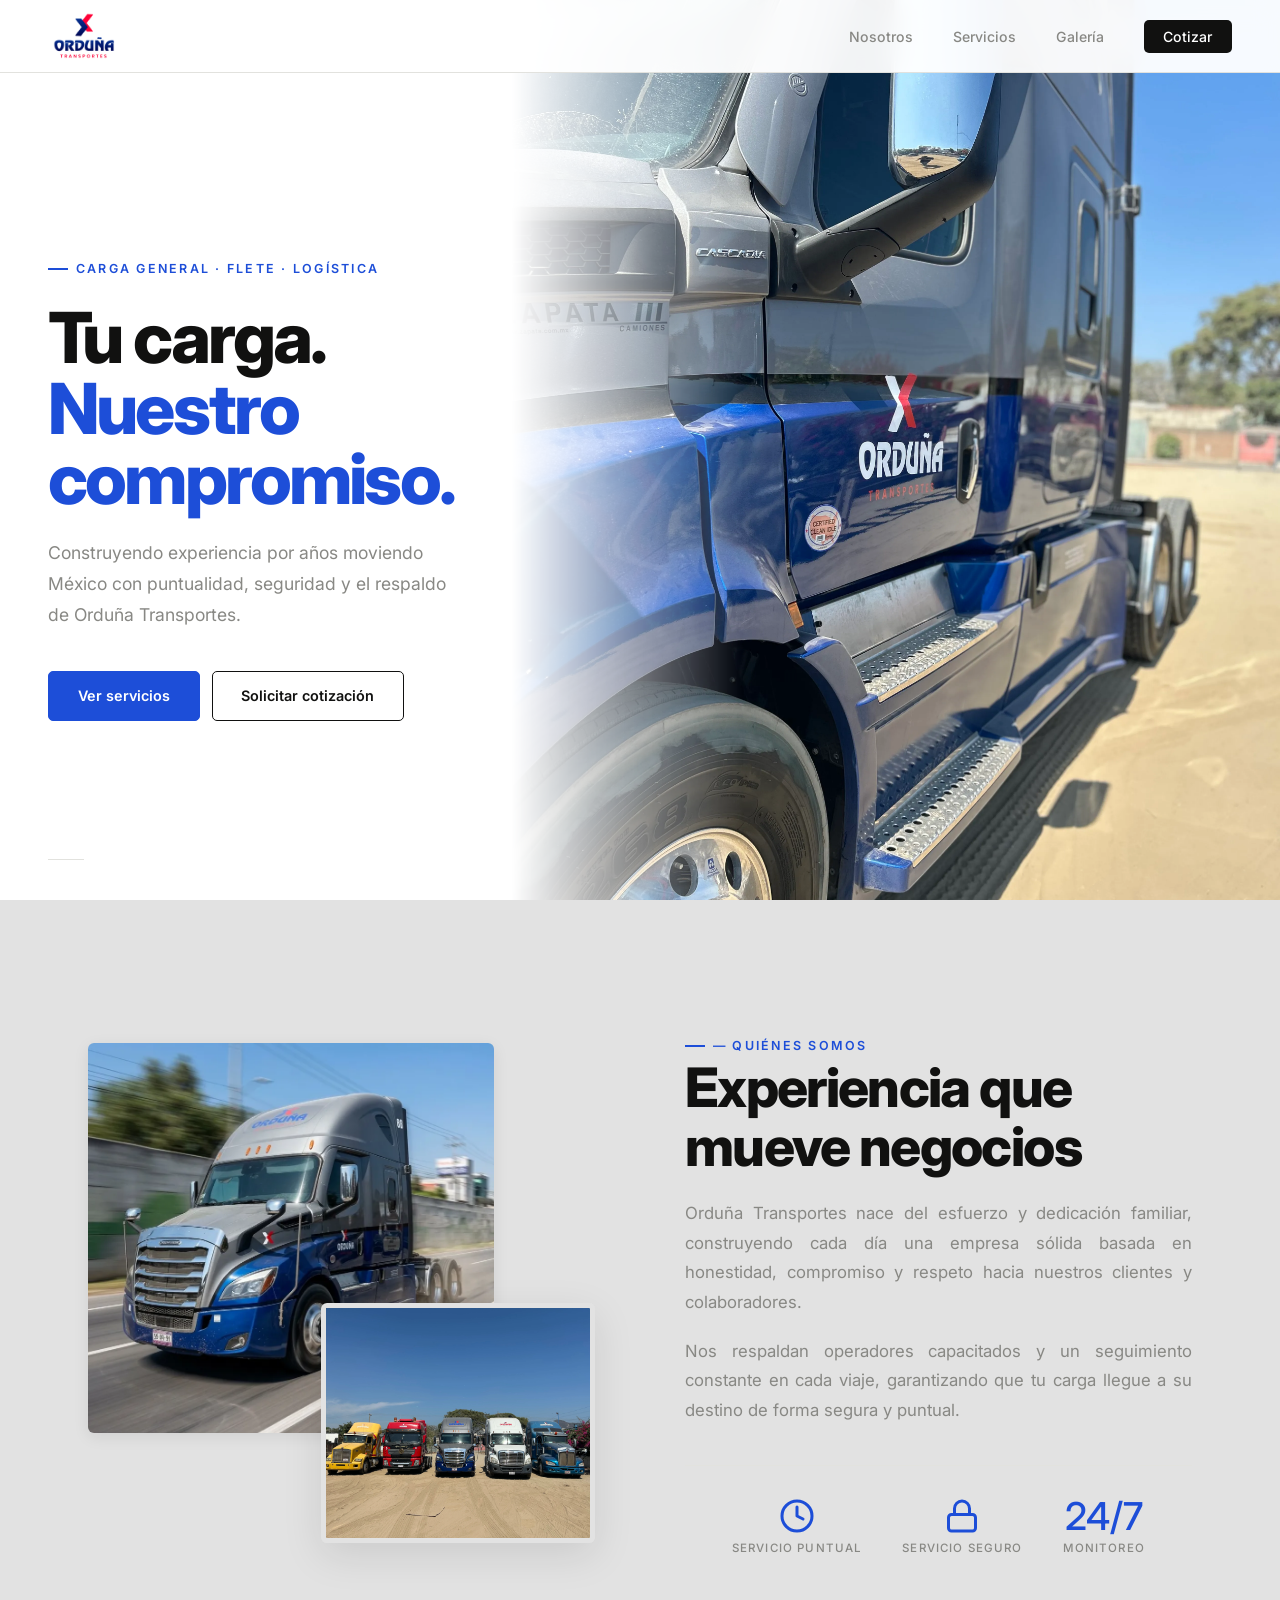
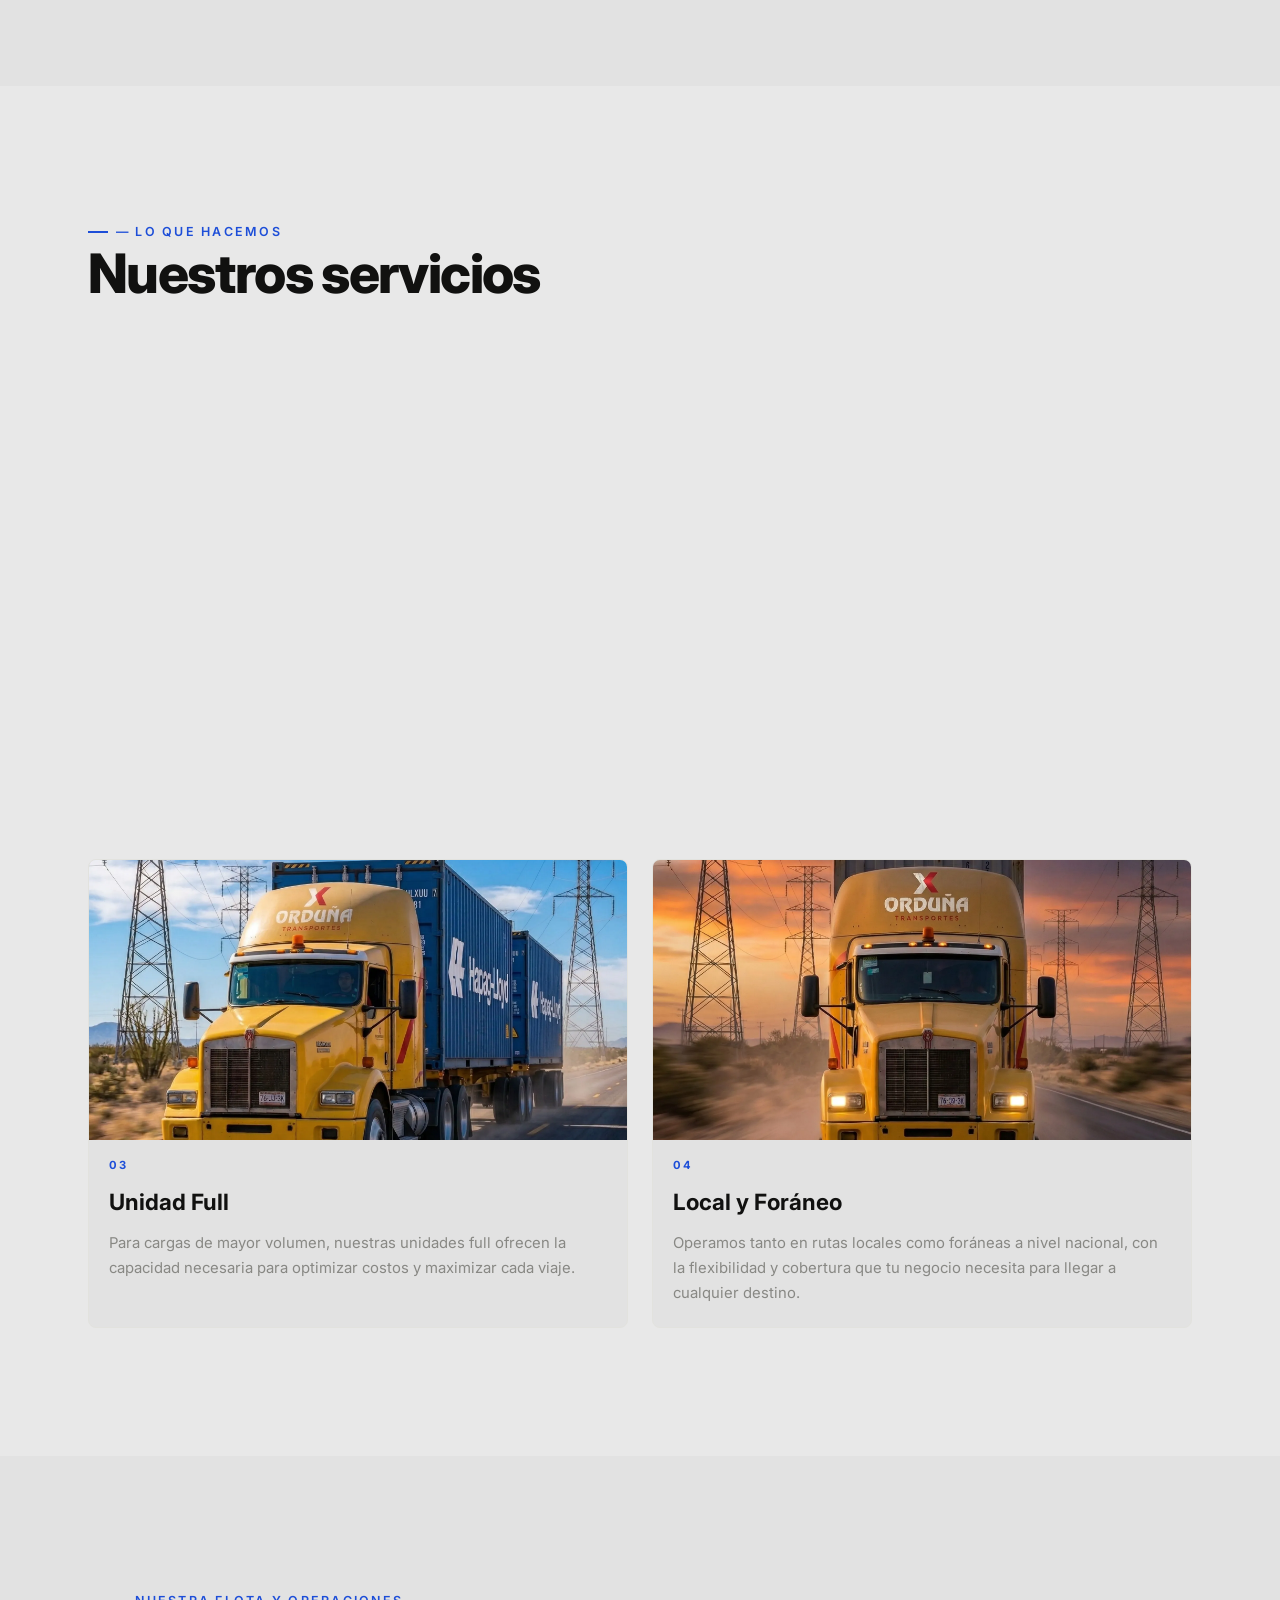
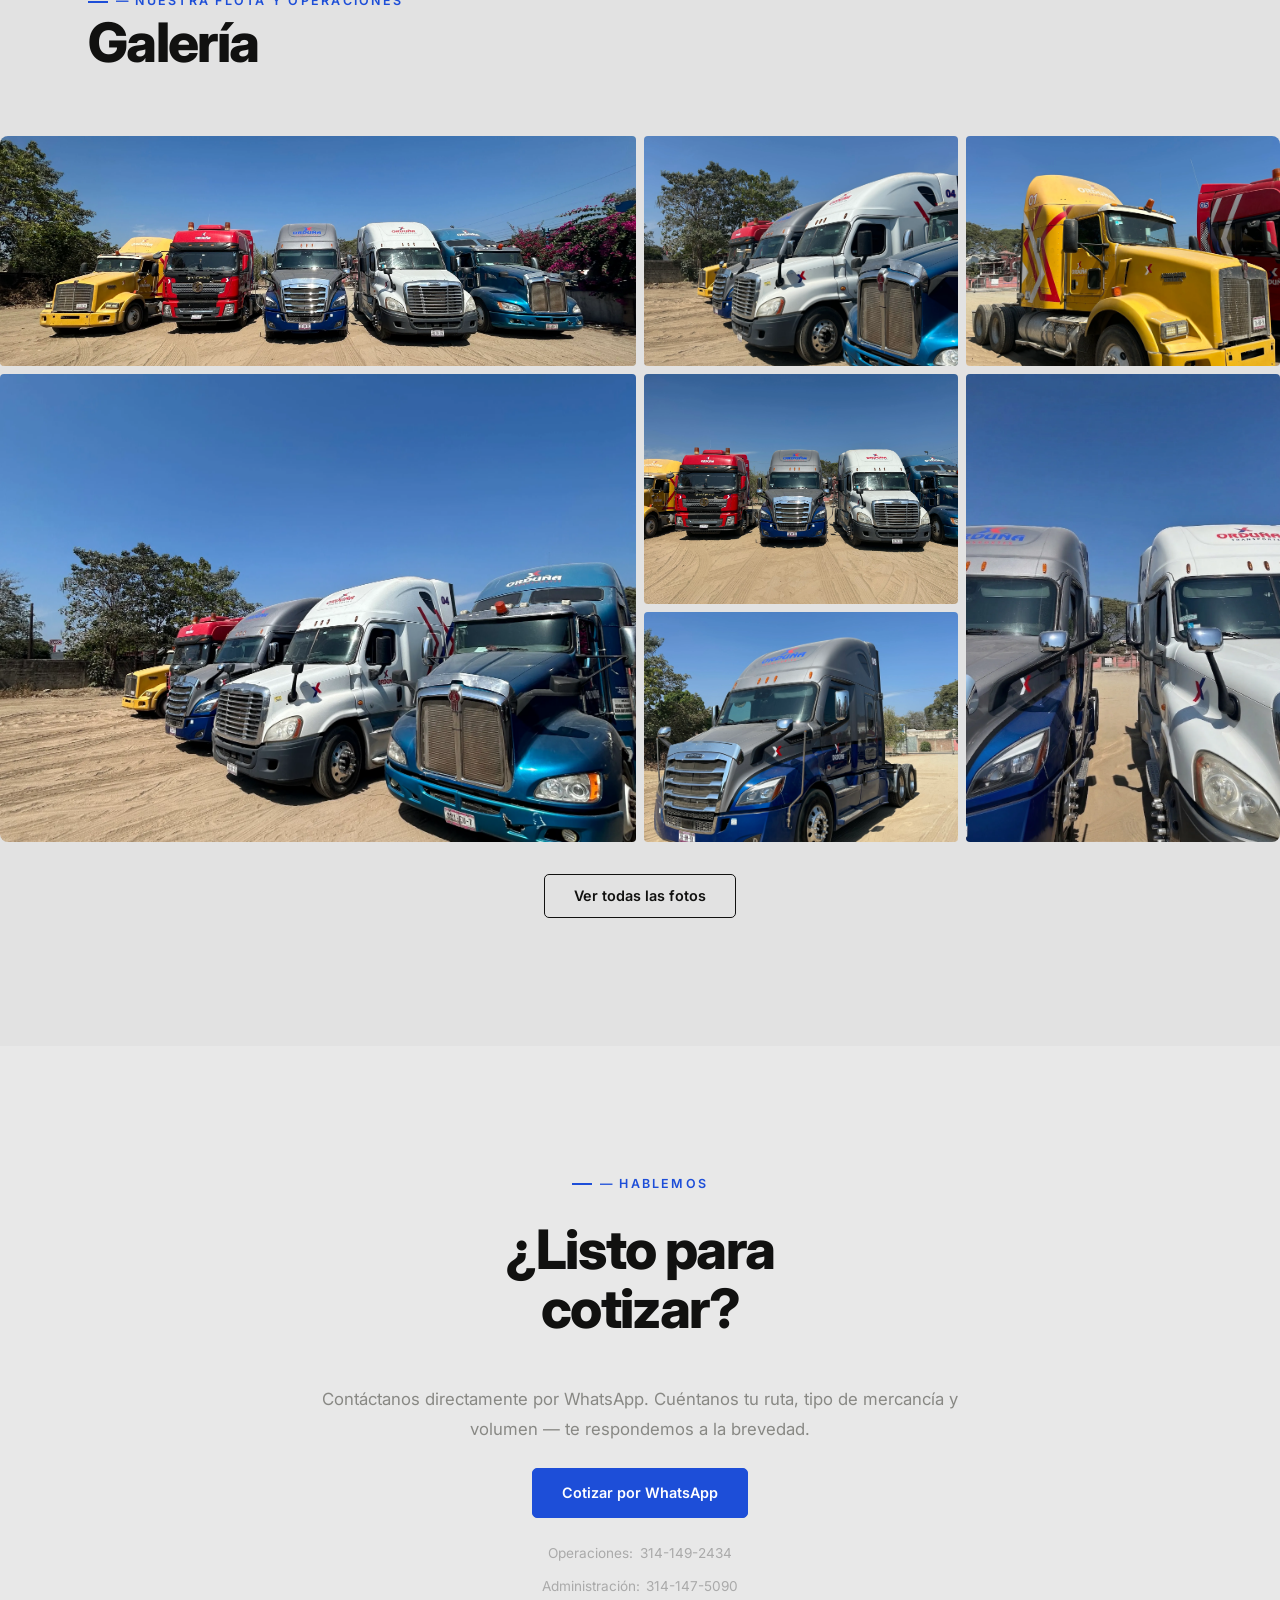
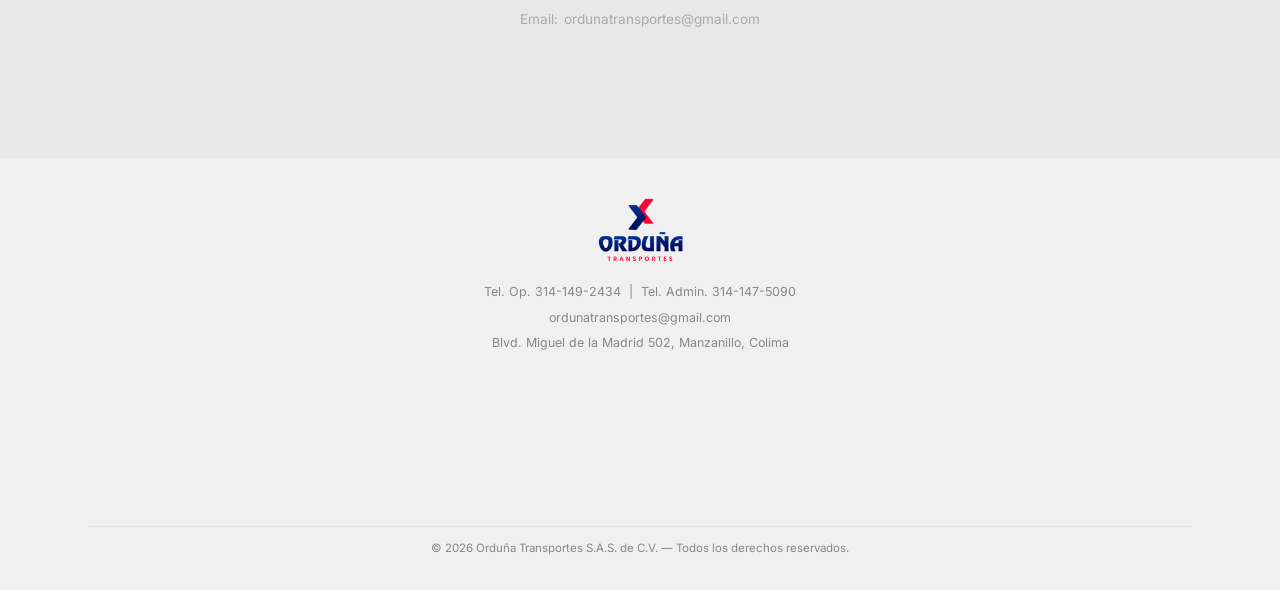
==== commit 2a4e65ee: "open graph dominio fix" ====
--- a/index.html
+++ b/index.html
@@ -12,8 +12,8 @@
   <!-- Open Graph -->
   <meta property="og:title" content="Orduña Transportes — Carga General y Flete" />
   <meta property="og:description" content="Transportamos tu carga con puntualidad, seguridad y el respaldo de operadores certificados. Servicio local y foráneo en México." />
-  <meta property="og:image" content="assets/images/hero.jpeg" />
-  <meta property="og:url" content="https://TU-DOMINIO.com" />
+  <meta property="og:url" content="https://ordunatransportes.com" />
+  <meta property="og:image" content="https://ordunatransportes.com/assets/images/hero.webp" />
   <meta property="og:type" content="website" />
   <meta property="og:locale" content="es_MX" />
 </head> 
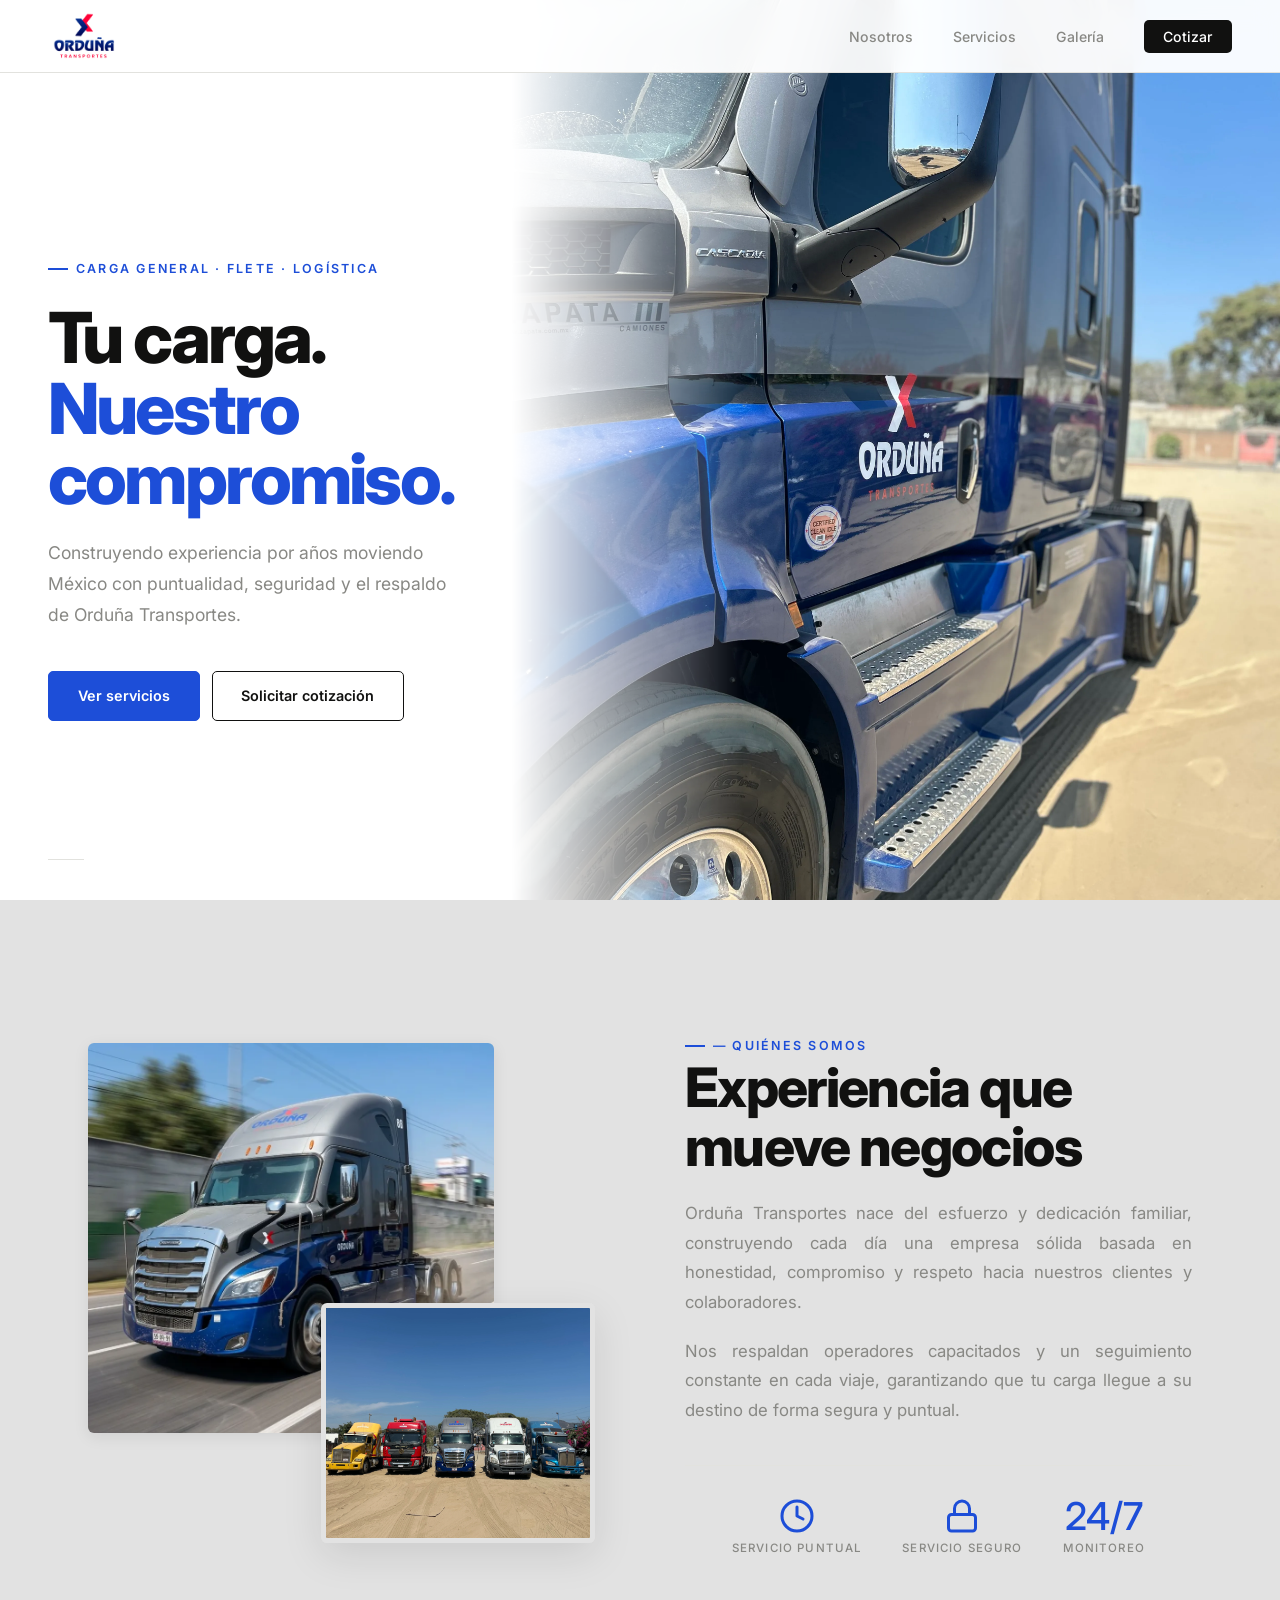
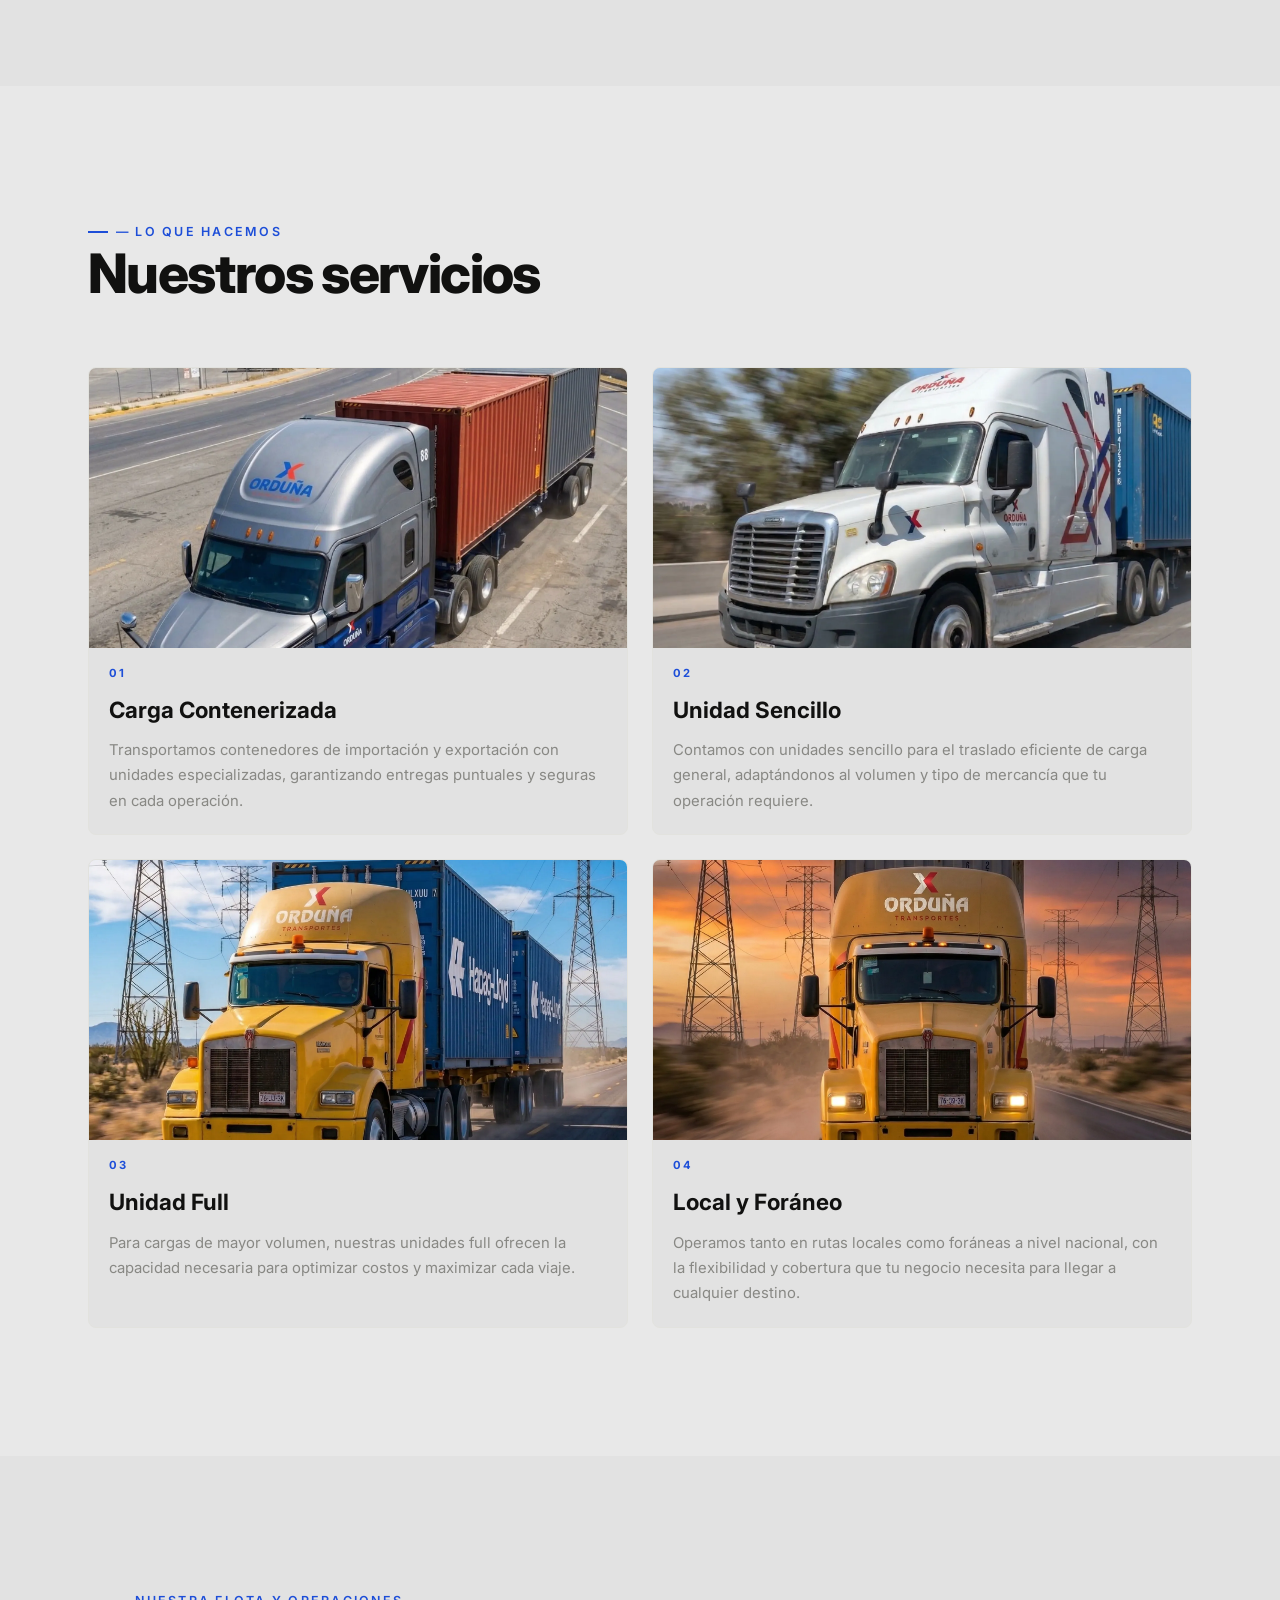
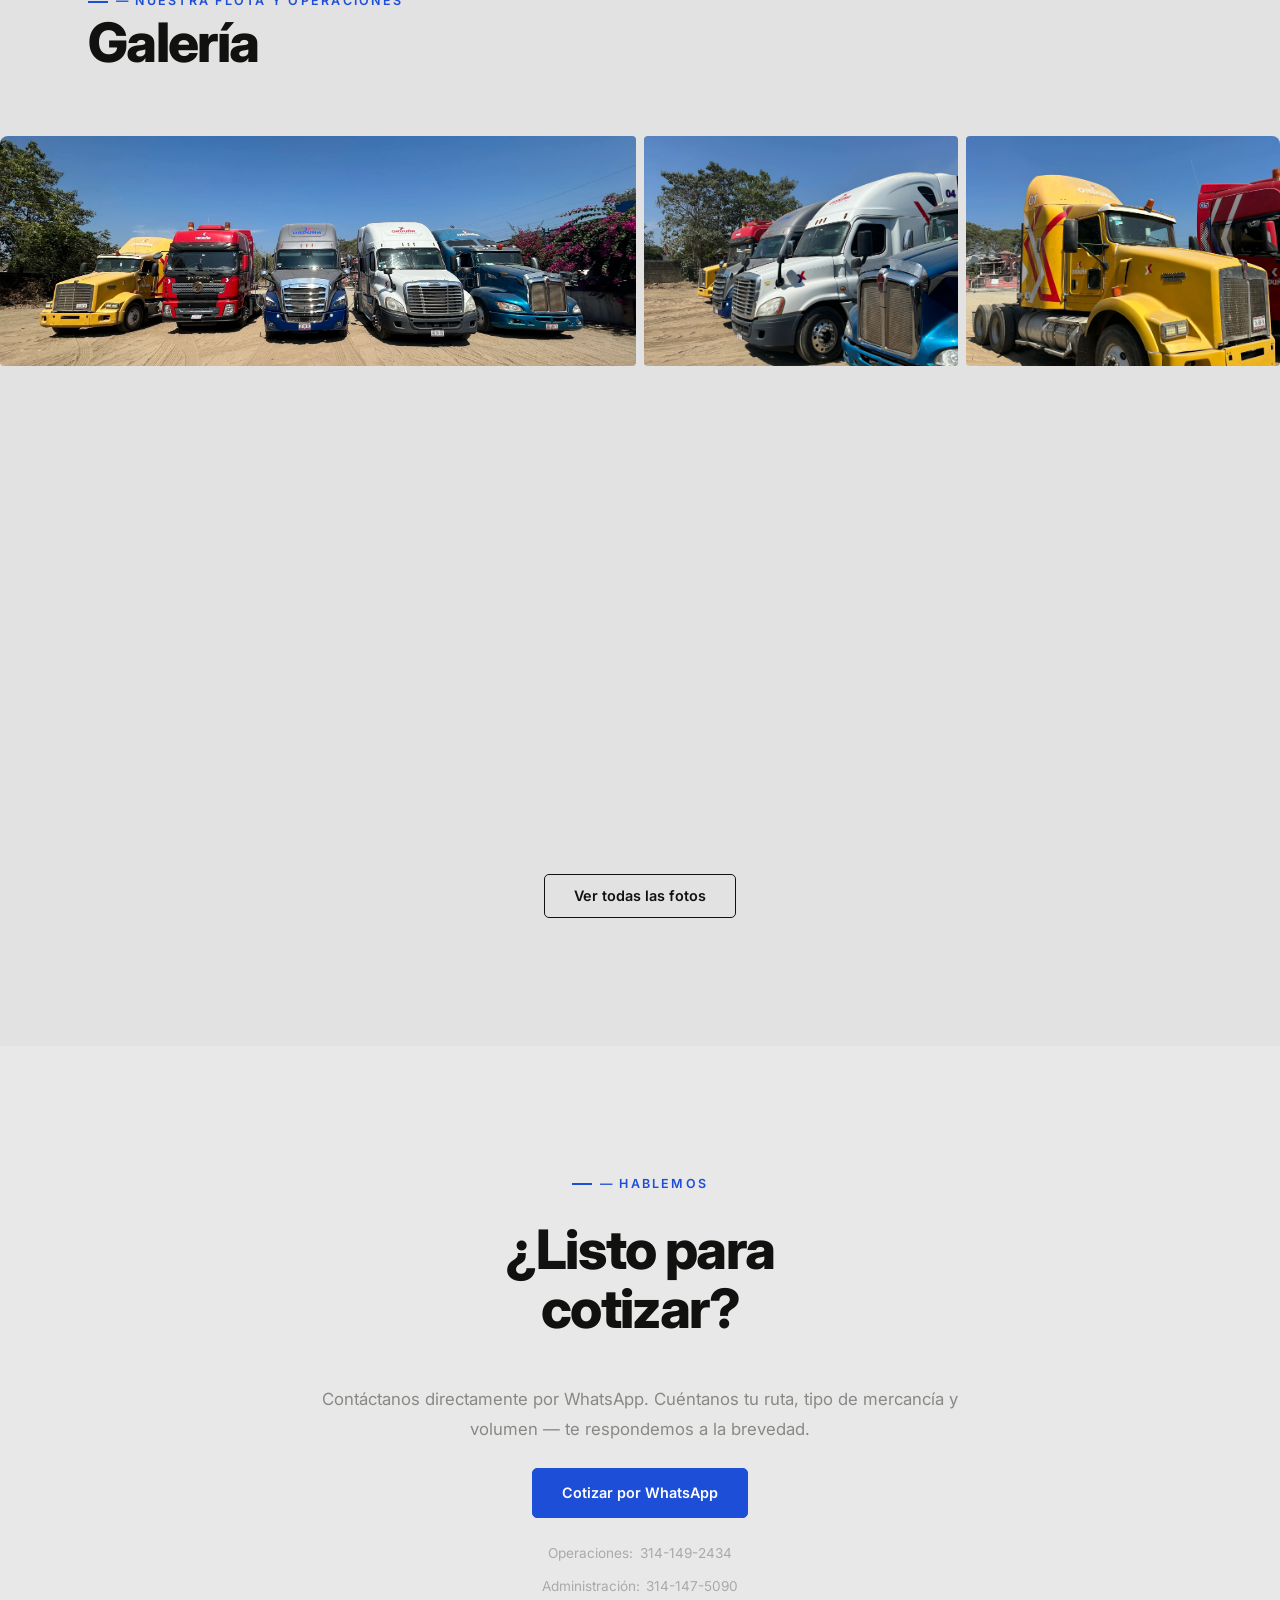
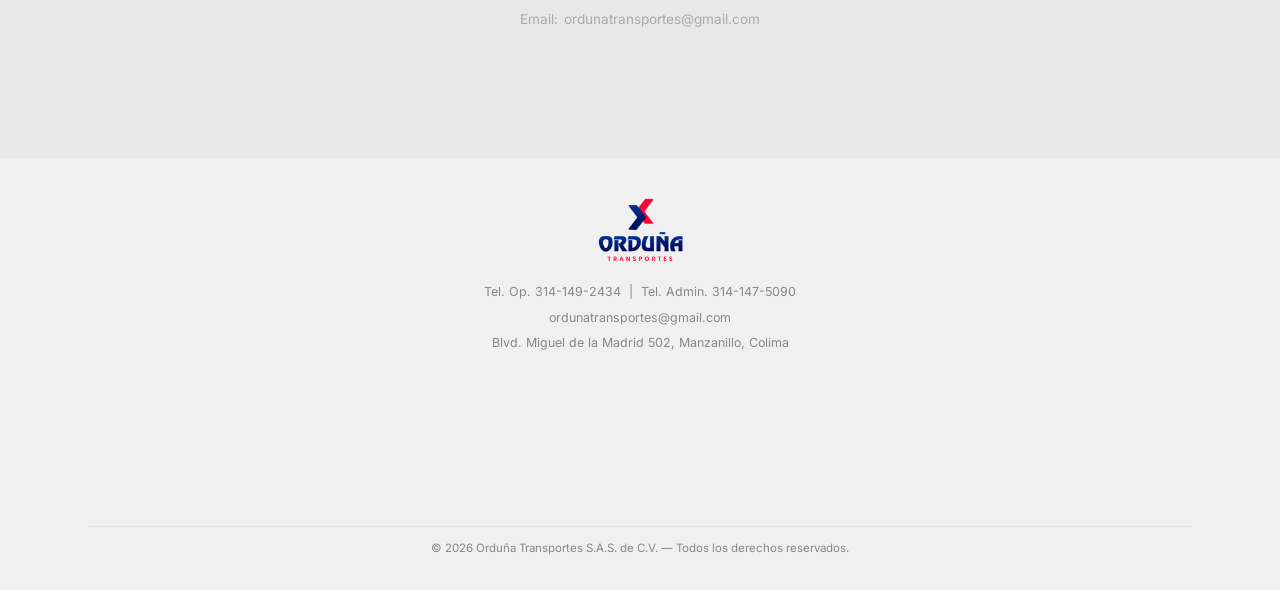
==== commit f394a260: "added imgs" ====
--- a/index.html
+++ b/index.html
@@ -229,16 +229,22 @@
         <img src="assets/images/hero.webp" alt="Flota" />
       </div>
       <div class="galeria__item">
-        <img src="assets/images/sencillo.webp" alt="Unidad Sencillo" />
-      </div>
-      <div class="galeria__item">
-        <img src="assets/images/full.webp" alt="Unidad Full" />
+        <img src="assets/images/en-ruta.webp" alt="Unidad Sencillo" />
       </div>
       <div class="galeria__item">
         <img src="assets/images/galeria-13.webp" alt="Galería 13" />
       </div>
       <div class="galeria__item">
         <img src="assets/images/galeria-14.webp" alt="Galería 14" />
+      </div>
+      <div class="galeria__item">
+        <img src="assets/images/galeria-15.webp" alt="Galería 15" />
+      </div>
+      <div class="galeria__item">
+        <img src="assets/images/galeria-16.webp" alt="Galería 16" />
+      </div>
+      <div class="galeria__item">
+        <img src="assets/images/galeria-17.webp" alt="Galería 17" />
       </div>
     </div>
     <div class="galeria__ver-mas"> <!-- Ver todas las fotos -->
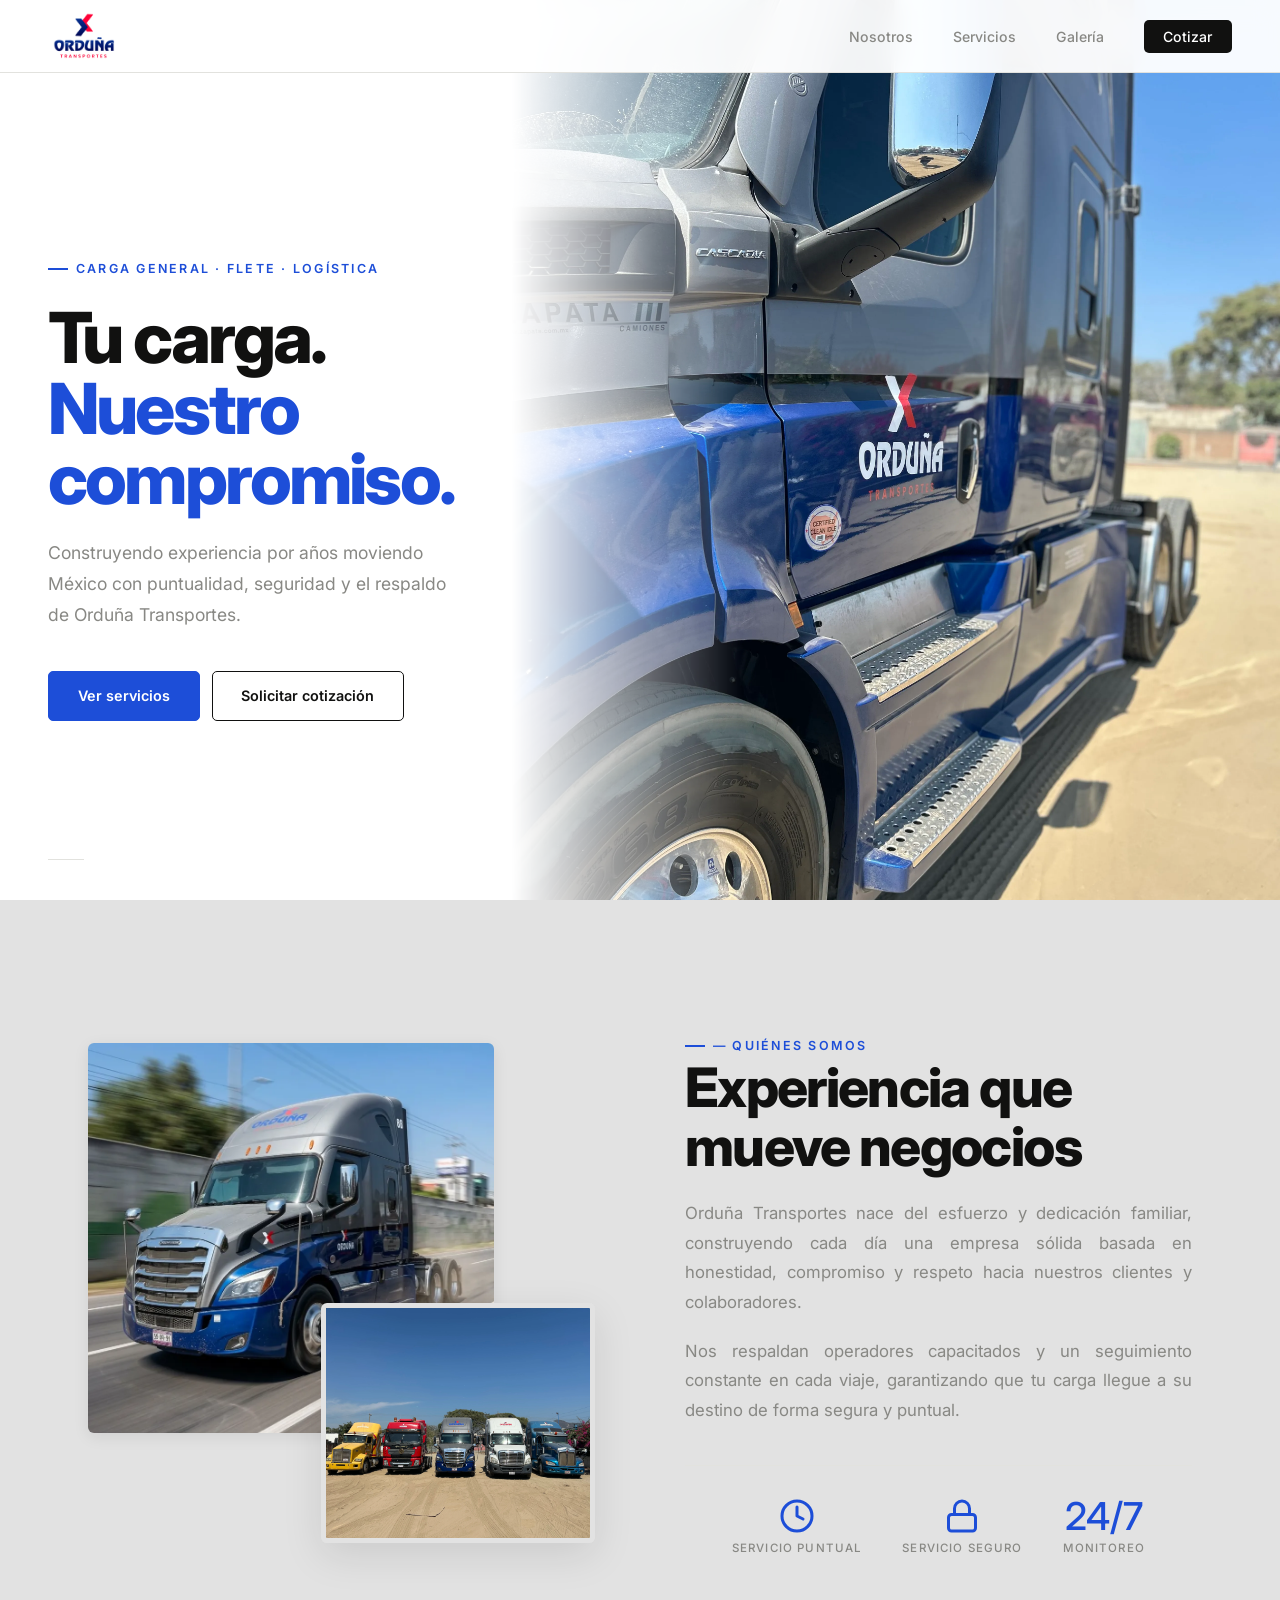
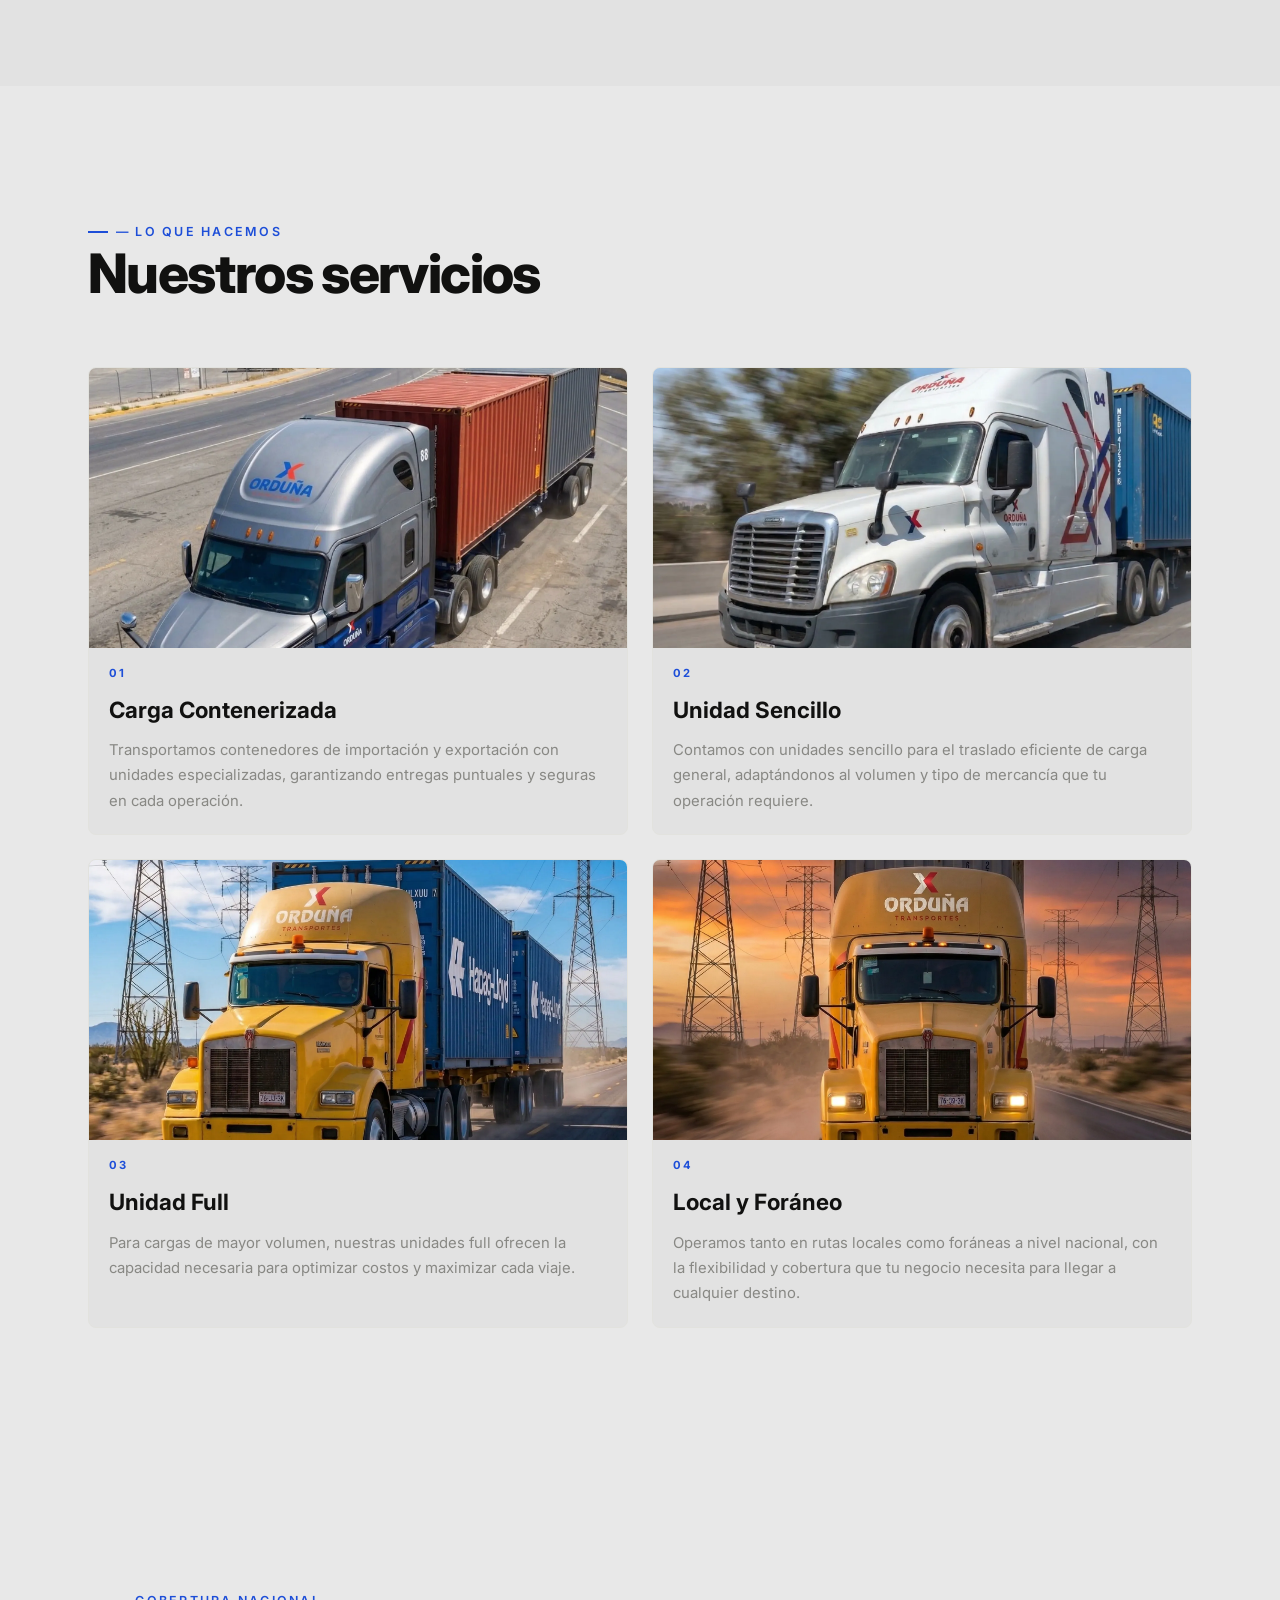
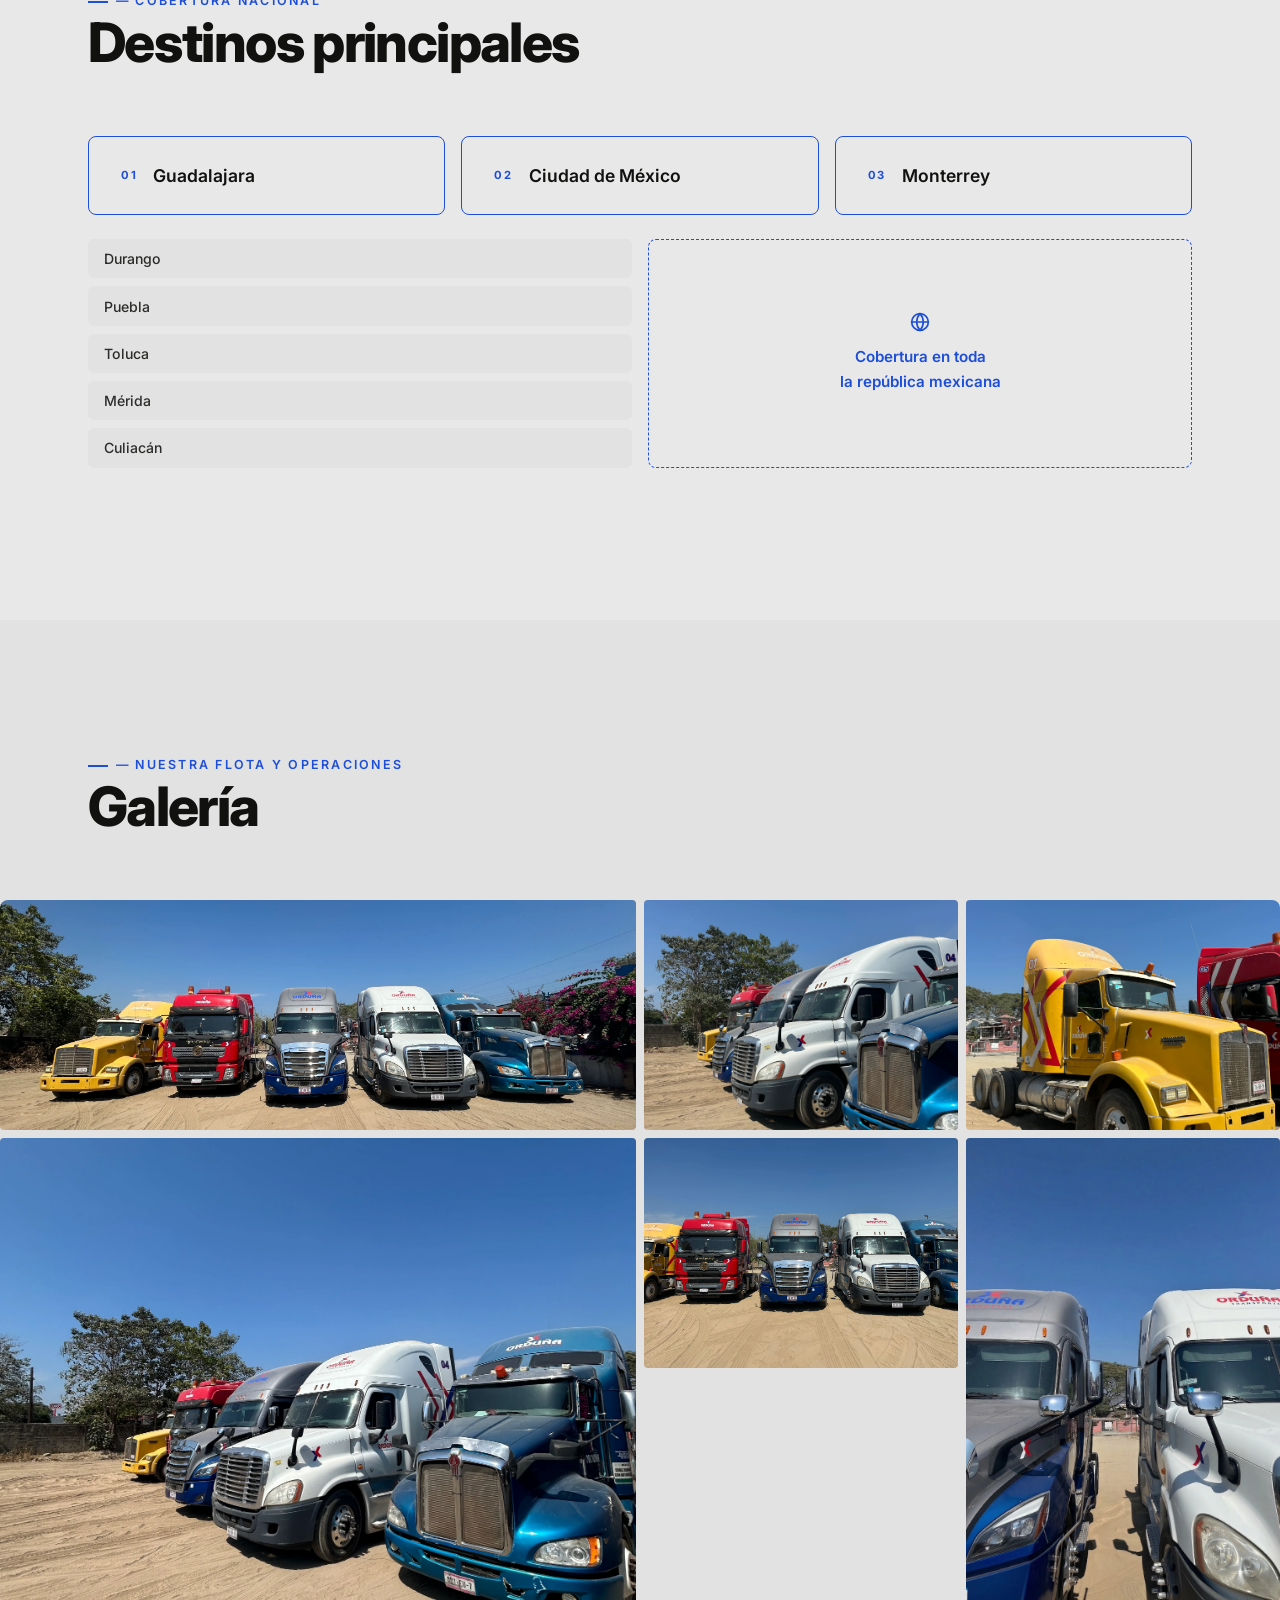
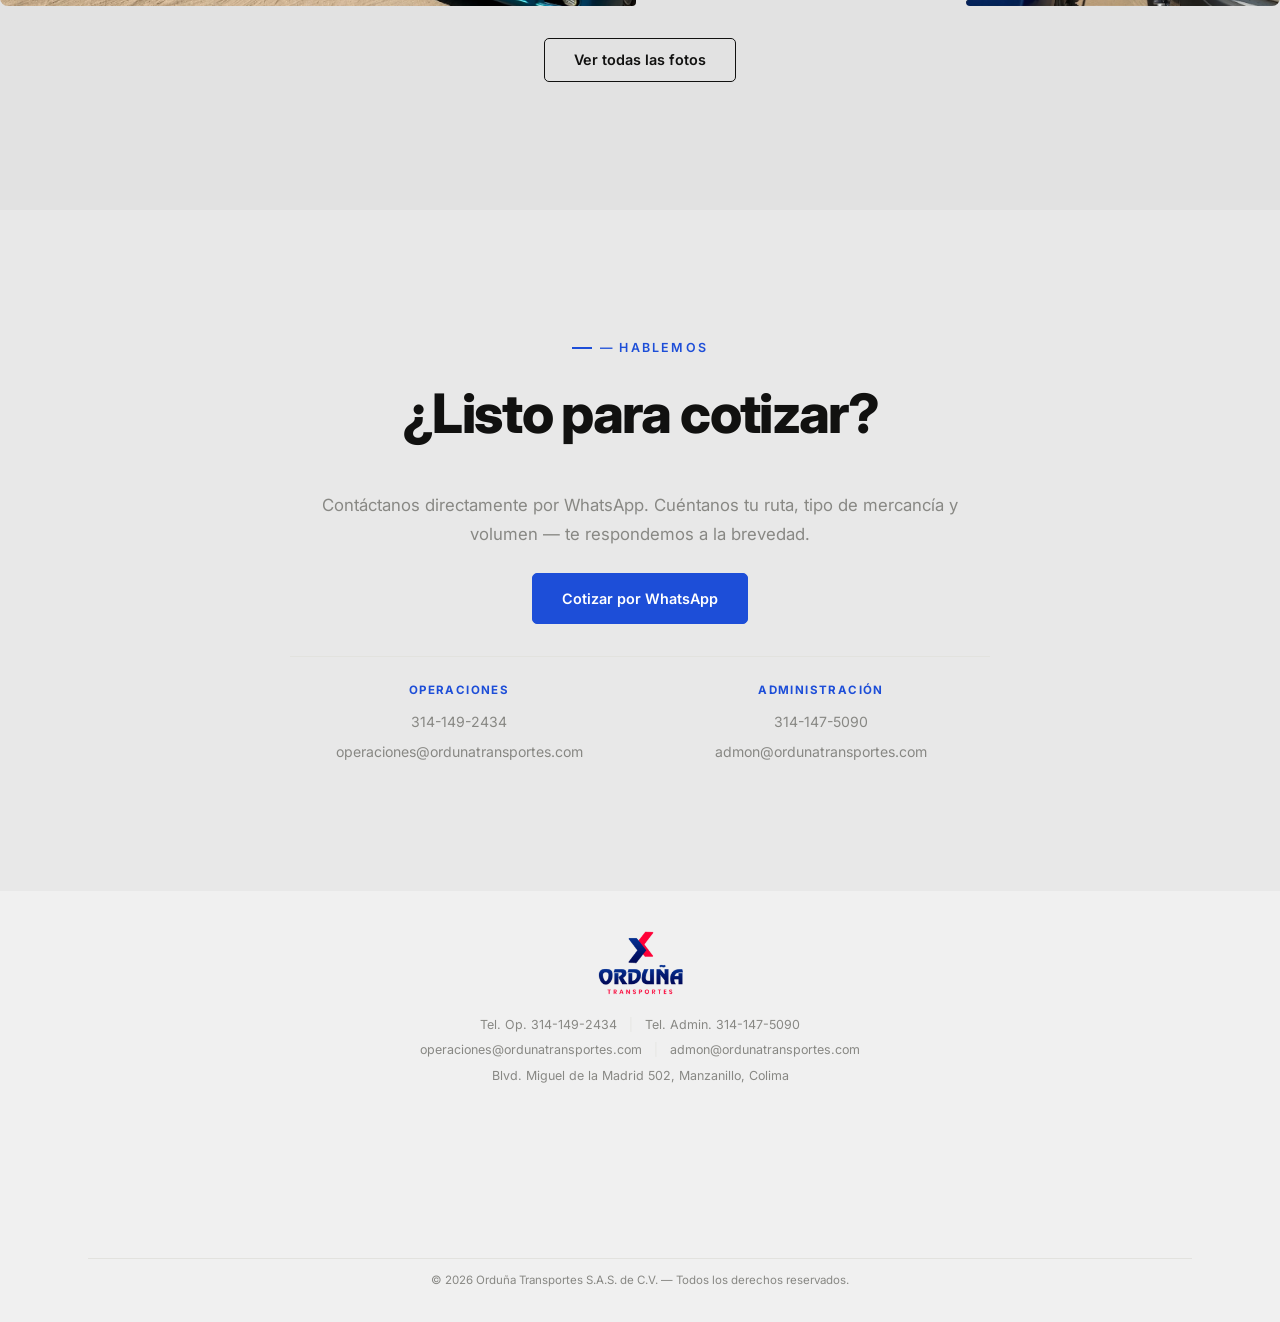
==== commit 64637d51: "seccion destinos, contacto fixed, estilos" ====
--- a/index.html
+++ b/index.html
@@ -178,6 +178,50 @@
   </section>
 
   <!-- ═══════════════════════════════════════════
+       DESTINOS
+  ═══════════════════════════════════════════ -->
+  <section class="destinos" id="destinos">
+    <div class="container">
+      <div class="section-header">
+        <span class="section-label">— Cobertura nacional</span>
+        <h2 class="section-title">Destinos principales</h2>
+      </div>
+
+      <div class="destinos__principales">
+        <div class="destino destino--principal">
+          <span class="destino__num">01</span>
+          <span class="destino__nombre">Guadalajara</span>
+        </div>
+        <div class="destino destino--principal">
+          <span class="destino__num">02</span>
+          <span class="destino__nombre">Ciudad de México</span>
+        </div>
+        <div class="destino destino--principal">
+          <span class="destino__num">03</span>
+          <span class="destino__nombre">Monterrey</span>
+        </div>
+      </div>
+
+      <div class="destinos__inferior">
+        <ul class="destinos__secundarios">
+          <li class="destino__tag">Durango</li>
+          <li class="destino__tag">Puebla</li>
+          <li class="destino__tag">Toluca</li>
+          <li class="destino__tag">Mérida</li>
+          <li class="destino__tag">Culiacán</li>
+        </ul>
+        <div class="destinos__nacional">
+          <svg xmlns="http://www.w3.org/2000/svg" width="20" height="20" viewBox="0 0 24 24" fill="none" stroke="#1d4ed8" stroke-width="2" stroke-linecap="round" stroke-linejoin="round">
+            <circle cx="12" cy="12" r="10"/><line x1="2" y1="12" x2="22" y2="12"/>
+            <path d="M12 2a15.3 15.3 0 0 1 4 10 15.3 15.3 0 0 1-4 10 15.3 15.3 0 0 1-4-10 15.3 15.3 0 0 1 4-10z"/>
+          </svg>
+          <span>Cobertura en toda<br/>la república mexicana</span>
+        </div>
+      </div>
+    </div>
+  </section>
+
+  <!-- ═══════════════════════════════════════════
        GALERÍA
   ═══════════════════════════════════════════ -->
   <section class="galeria" id="galeria">
@@ -265,38 +309,53 @@
   ═══════════════════════════════════════════ -->
   <section class="contacto" id="contacto">
     <div class="container">
-      <div class="contacto__grid">
-        <div class="contacto__content">
-          <span class="section-label">— Hablemos</span>
-          <h2 class="section-title">¿Listo para<br />cotizar?</h2>
-          <p class="contacto__desc">Contáctanos directamente por WhatsApp. Cuéntanos tu ruta, tipo de mercancía y volumen — te respondemos a la brevedad.</p>
-          <a href="https://wa.me/523141492434?text=Hola%2C%20me%20interesa%20cotizar%20un%20servicio%20de%20transporte." class="btn btn--primary" target="_blank">
-            Cotizar por WhatsApp
-          </a>
-          <ul class="contacto__info">
-            <li>Operaciones: <a href="tel:+523141492434">314-149-2434</a></li>
-            <li>Administración: <a href="tel:+523141475090">314-147-5090</a></li>
-            <li>Email: <a href="mailto:ordunatransportes@gmail.com">ordunatransportes@gmail.com</a></li>
-          </ul>
-        </div>
-      </div>
-    </div>
-  </section>
-
-  <footer class="footer">
-    <div class="container">
-      <img src="assets/images/logoFull.png" alt="Orduña Transportes" class="footer__logo" />
-      <div class="footer__contacto">
-        <span>Tel. Op. 314-149-2434 &nbsp;|&nbsp; Tel. Admin. 314-147-5090</span>
-        <span>ordunatransportes@gmail.com</span>
+      <div class="contacto__content">
+        <span class="section-label">— Hablemos</span>
+        <h2 class="section-title">¿Listo para cotizar?</h2>
+        <p class="contacto__desc">Contáctanos directamente por WhatsApp. Cuéntanos tu ruta, tipo de mercancía y volumen — te respondemos a la brevedad.</p>
+        <a href="https://wa.me/523141492434?text=Hola%2C%20me%20interesa%20cotizar%20un%20servicio%20de%20transporte." class="btn btn--primary" target="_blank">
+          Cotizar por WhatsApp
+        </a>
+        <div class="contacto__info-grid">
+          <div class="contacto__info-col">
+            <span class="contacto__info-label">Operaciones</span>
+            <a href="tel:+523141492434">314-149-2434</a>
+            <a href="mailto:operaciones@ordunatransportes.com">operaciones@ordunatransportes.com</a>
+          </div>
+          <div class="contacto__info-col">
+            <span class="contacto__info-label">Administración</span>
+            <a href="tel:+523141475090">314-147-5090</a>
+            <a href="mailto:admon@ordunatransportes.com">admon@ordunatransportes.com</a>
+          </div>
+        </div>
+      </div>
+    </div>
+  </section>
+
+<footer class="footer">
+  <div class="container">
+    <img src="assets/images/logoFull.png" alt="Orduña Transportes" class="footer__logo" />
+    <div class="footer__contacto">
+      <div class="footer__contacto-row">
+        <span>Tel. Op. 314-149-2434</span>
+        <span class="footer__sep">|</span>
+        <span>Tel. Admin. 314-147-5090</span>
+      </div>
+      <div class="footer__contacto-row">
+        <span>operaciones@ordunatransportes.com</span>
+        <span class="footer__sep">|</span>
+        <span>admon@ordunatransportes.com</span>
+      </div>
+      <div class="footer__contacto-row">
         <span>Blvd. Miguel de la Madrid 502, Manzanillo, Colima</span>
       </div>
-      <div class="footer__mapa">
-        <iframe src="https://www.google.com/maps/embed?pb=!1m14!1m8!1m3!1d942.6284264027471!2d-104.2927598!3d19.085107!3m2!1i1024!2i768!4f13.1!3m3!1m2!1s0x8424d5f1293d36b1%3A0xc2a0afbc2a8ba56c!2sBlvd.%20Miguel%20de%20la%20Madrid%20502%2C%20Oc%C3%A9ano%2C%2028219%20Manzanillo%2C%20Col.!5e0!3m2!1ses-419!2smx!4v1773961965582!5m2!1ses-419!2smx" width="600" height="450" style="border:0;" allowfullscreen="" loading="lazy" referrerpolicy="no-referrer-when-downgrade"></iframe>
-      </div>
-      <p class="footer__copy">© 2026 Orduña Transportes S.A.S. de C.V. — Todos los derechos reservados.</p>
-    </div>
-  </footer>
+    </div>
+    <div class="footer__mapa">
+      <iframe src="https://www.google.com/maps/embed?pb=!1m14!1m8!1m3!1d942.6284264027471!2d-104.2927598!3d19.085107!3m2!1i1024!2i768!4f13.1!3m3!1m2!1s0x8424d5f1293d36b1%3A0xc2a0afbc2a8ba56c!2sBlvd.%20Miguel%20de%20la%20Madrid%20502%2C%20Oc%C3%A9ano%2C%2028219%20Manzanillo%2C%20Col.!5e0!3m2!1ses-419!2smx!4v1773961965582!5m2!1ses-419!2smx" width="600" height="450" style="border:0;" allowfullscreen="" loading="lazy" referrerpolicy="no-referrer-when-downgrade"></iframe>
+    </div>
+    <p class="footer__copy">© 2026 Orduña Transportes S.A.S. de C.V. — Todos los derechos reservados.</p>
+  </div>
+</footer>
 
   <script src="js/main.js"></script>
 </body>
--- a/css/styles.css
+++ b/css/styles.css
@@ -404,6 +404,115 @@
   font-size: .93rem;
   color: var(--clr-text-muted);
   line-height: 1.7;
+}
+
+/* ── DESTINOS ── */
+.destinos {
+  padding-block: clamp(5rem, 10vw, 9rem);
+  background: var(--clr-surface);
+}
+
+.destinos__principales {
+  display: grid;
+  grid-template-columns: repeat(3, 1fr);
+  gap: 1rem;
+  margin-bottom: 1.5rem;
+}
+
+.destino--principal {
+  background: var(--clr-surface);
+  border: 1.5px solid var(--clr-accent);
+  border-radius: 8px;
+  padding: 1.5rem 2rem;
+  display: flex;
+  align-items: center;
+  gap: 1rem;
+  transition: box-shadow .2s, transform .2s;
+}
+.destino--principal:hover {
+  box-shadow: var(--shadow-md);
+  transform: translateY(-2px);
+}
+
+.destino__num {
+  font-size: .7rem;
+  font-weight: 700;
+  letter-spacing: .15em;
+  color: var(--clr-accent);
+}
+.destino__nombre {
+  font-size: 1.1rem;
+  font-weight: 600;
+  color: var(--clr-dark);
+}
+
+.destinos__inferior {
+  display: grid;
+  grid-template-columns: 1fr 1fr;
+  gap: 1rem;
+  align-items: center;
+  margin-bottom: 1.5rem;
+}
+
+.destinos__secundarios {
+  display: flex;
+  flex-direction: column;
+  gap: .5rem;
+  list-style: none;
+}
+
+.destino__tag {
+  background: var(--clr-bg);
+  border: 1px solid var(--clr-border);
+  border-radius: 6px;
+  padding: .5em 1.1em;
+  font-size: .88rem;
+  font-weight: 500;
+  color: var(--clr-text);
+  transition: border-color .2s, color .2s;
+}
+.destino__tag:hover {
+  border-color: var(--clr-accent);
+  color: var(--clr-accent);
+}
+
+.destinos__nacional {
+  display: flex;
+  flex-direction: column;
+  align-items: center;
+  justify-content: center;
+  gap: .75rem;
+  font-size: .95rem;
+  font-weight: 600;
+  color: var(--clr-accent);
+  text-align: center;
+  padding: 1.5rem;
+  border: 1.5px dashed var(--clr-accent);
+  border-radius: 8px;
+  height: 100%;
+}
+
+.destinos__cta {
+  display: flex;
+  flex-direction: column;
+  align-items: center;
+  gap: 1rem;
+  padding-top: 2rem;
+  border-top: 1px solid var(--clr-border);
+  text-align: center;
+}
+.destinos__cta p {
+  font-size: .95rem;
+  color: var(--clr-text-muted);
+}
+
+/* Responsive destinos */
+@media (max-width: 768px) {
+  .destinos__principales { grid-template-columns: 1fr; }
+}
+@media (max-width: 480px) {
+  .destinos__principales { grid-template-columns: 1fr; }
+  .destino--principal { padding: 1rem 1.25rem; }
 }
 
 /* ── GALERÍA ── */
@@ -498,36 +607,13 @@
   padding-block: clamp(5rem, 10vw, 9rem);
   background: var(--clr-surface);
 }
-.contacto__info {
-  display: flex;
-  flex-direction: column;
-  align-items: center;
-  text-align: center;
-  gap: .65rem;
-  font-size: .85rem;
-  color: #aaa;
-}
-
-.contacto__info li {
-  color: #aaa;
-}
-
-.contacto__info a {
-  color: #aaa;
-  transition: color .2s;
-}
-.contacto__info a:hover { color: var(--clr-dark); }
-.contacto__grid {
-  display: flex;
-  justify-content: center;
-}
 .contacto__content {
   display: flex;
   flex-direction: column;
   align-items: center;
   text-align: center;
   max-width: 700px;
-  width: 100%;
+  margin: 0 auto;
   gap: 1.5rem;
 }
 .contacto__desc {
@@ -535,86 +621,34 @@
   color: var(--clr-text-muted);
   line-height: 1.75;
 }
-.contacto__text p {
-  color: var(--clr-text-muted);
-  margin-bottom: 2rem;
-  font-size: 1.05rem;
-  line-height: 1.75;
-}
-.contacto__info {
-  display: flex;
-  flex-direction: column;
-  gap: .65rem;
-  font-size: .85rem;
-  color: #aaa;
-}
-.contacto__info li {
-  display: flex;
-  align-items: center;
-  gap: .4rem;
-  color: #aaa;
-}
-.contacto__info a {
-  color: #aaa;
-  transition: color .2s;
-}
-.contacto__info a:hover { color: var(--clr-dark); }
-.contacto__mapa {
-  margin-top: 1.5rem;
-  border-radius: 8px;
-  overflow: hidden;
-  height: 220px;
-}
-.contacto__mapa iframe {
-  width: 100%;
-  height: 100%;
-  border: none;
-}
-.contacto__form {
-  background: var(--clr-bg);
-  border: 1px solid var(--clr-border);
-  border-radius: 10px;
-  padding: 2.5rem;
+.contacto__info-grid {
   display: grid;
   grid-template-columns: 1fr 1fr;
-  gap: 1.25rem;
-  box-shadow: var(--shadow-sm);
-}
-.form-group { display: flex; flex-direction: column; gap: .4rem; }
-.form-group--full { grid-column: 1 / -1; }
-.form-group label {
+  gap: 1.5rem;
+  width: 100%;
+  margin-top: .5rem;
+  padding-top: 1.5rem;
+  border-top: 1px solid var(--clr-border);
+}
+.contacto__info-col {
+  display: flex;
+  flex-direction: column;
+  gap: .4rem;
+}
+.contacto__info-label {
   font-size: .72rem;
-  font-weight: 600;
-  letter-spacing: .1em;
+  font-weight: 700;
+  letter-spacing: .12em;
   text-transform: uppercase;
-  color: var(--clr-text-muted);
-}
-.form-group input,
-.form-group textarea {
-  background: var(--clr-surface);
-  border: 1px solid var(--clr-border);
-  border-radius: 5px;
-  color: var(--clr-text);
-  font-family: var(--ff-body);
-  font-size: .95rem;
-  padding: .75em 1em;
-  transition: border-color .2s, box-shadow .2s;
-  resize: none;
-  outline: none;
-}
-.form-group input::placeholder,
-.form-group textarea::placeholder { color: #c0bfbb; }
-.form-group input:focus,
-.form-group textarea:focus {
-  border-color: var(--clr-accent);
-  box-shadow: 0 0 0 3px rgba(29,78,216,.1);
-}
-.form-note {
-  grid-column: 1 / -1;
-  font-size: .78rem;
-  color: var(--clr-text-muted);
-  text-align: center;
-}
+  color: var(--clr-accent);
+  margin-bottom: .25rem;
+}
+.contacto__info-col a {
+  font-size: .88rem;
+  color: var(--clr-text-muted);
+  transition: color .2s;
+}
+.contacto__info-col a:hover { color: var(--clr-dark); }
 
 /* ── FOOTER ── */
 .footer {
@@ -635,6 +669,17 @@
   font-size: .78rem;
   color: var(--clr-text-muted);
   margin-bottom: 1rem;
+}
+.footer__contacto-row {
+  display: flex;
+  align-items: center;
+  justify-content: center;
+  gap: .75rem;
+  flex-wrap: wrap;
+}
+.footer__sep {
+  color: var(--clr-border);
+  font-weight: 300;
 }
 .footer__mapa {
   width: 100%;
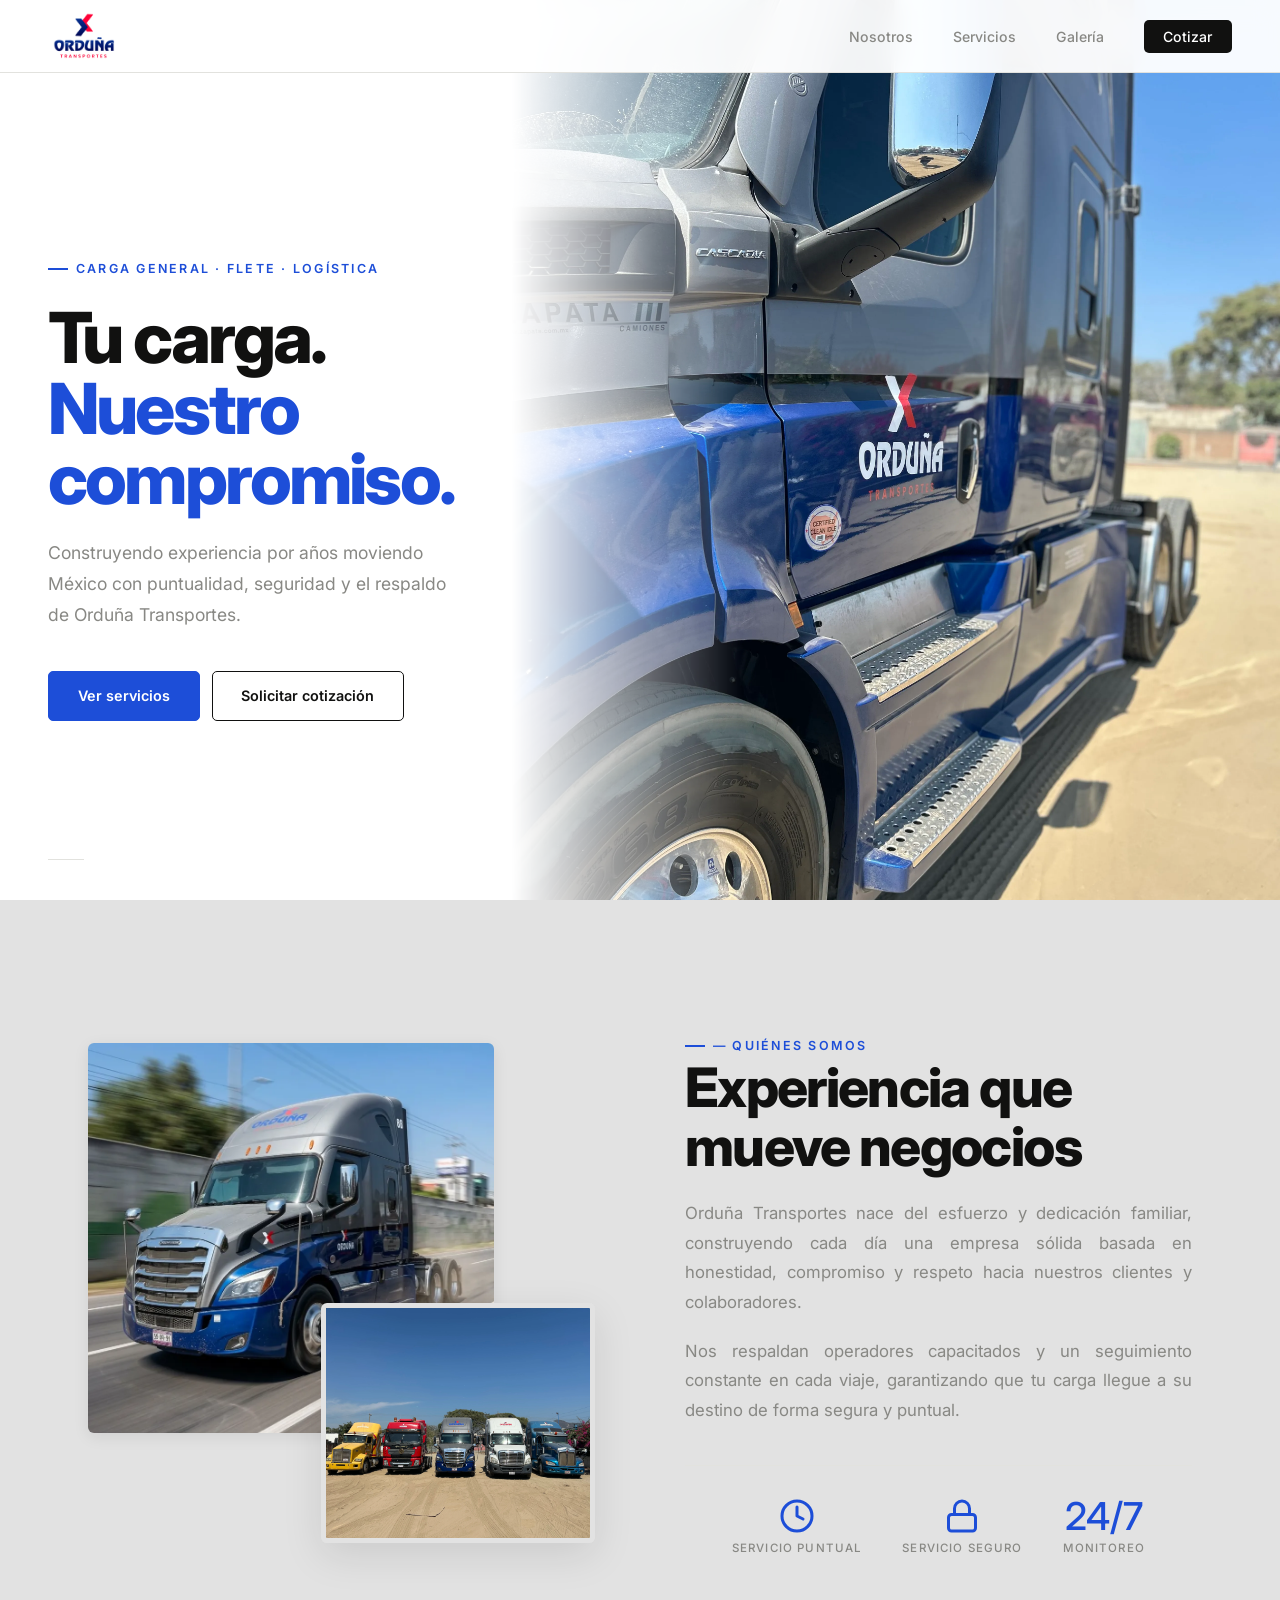
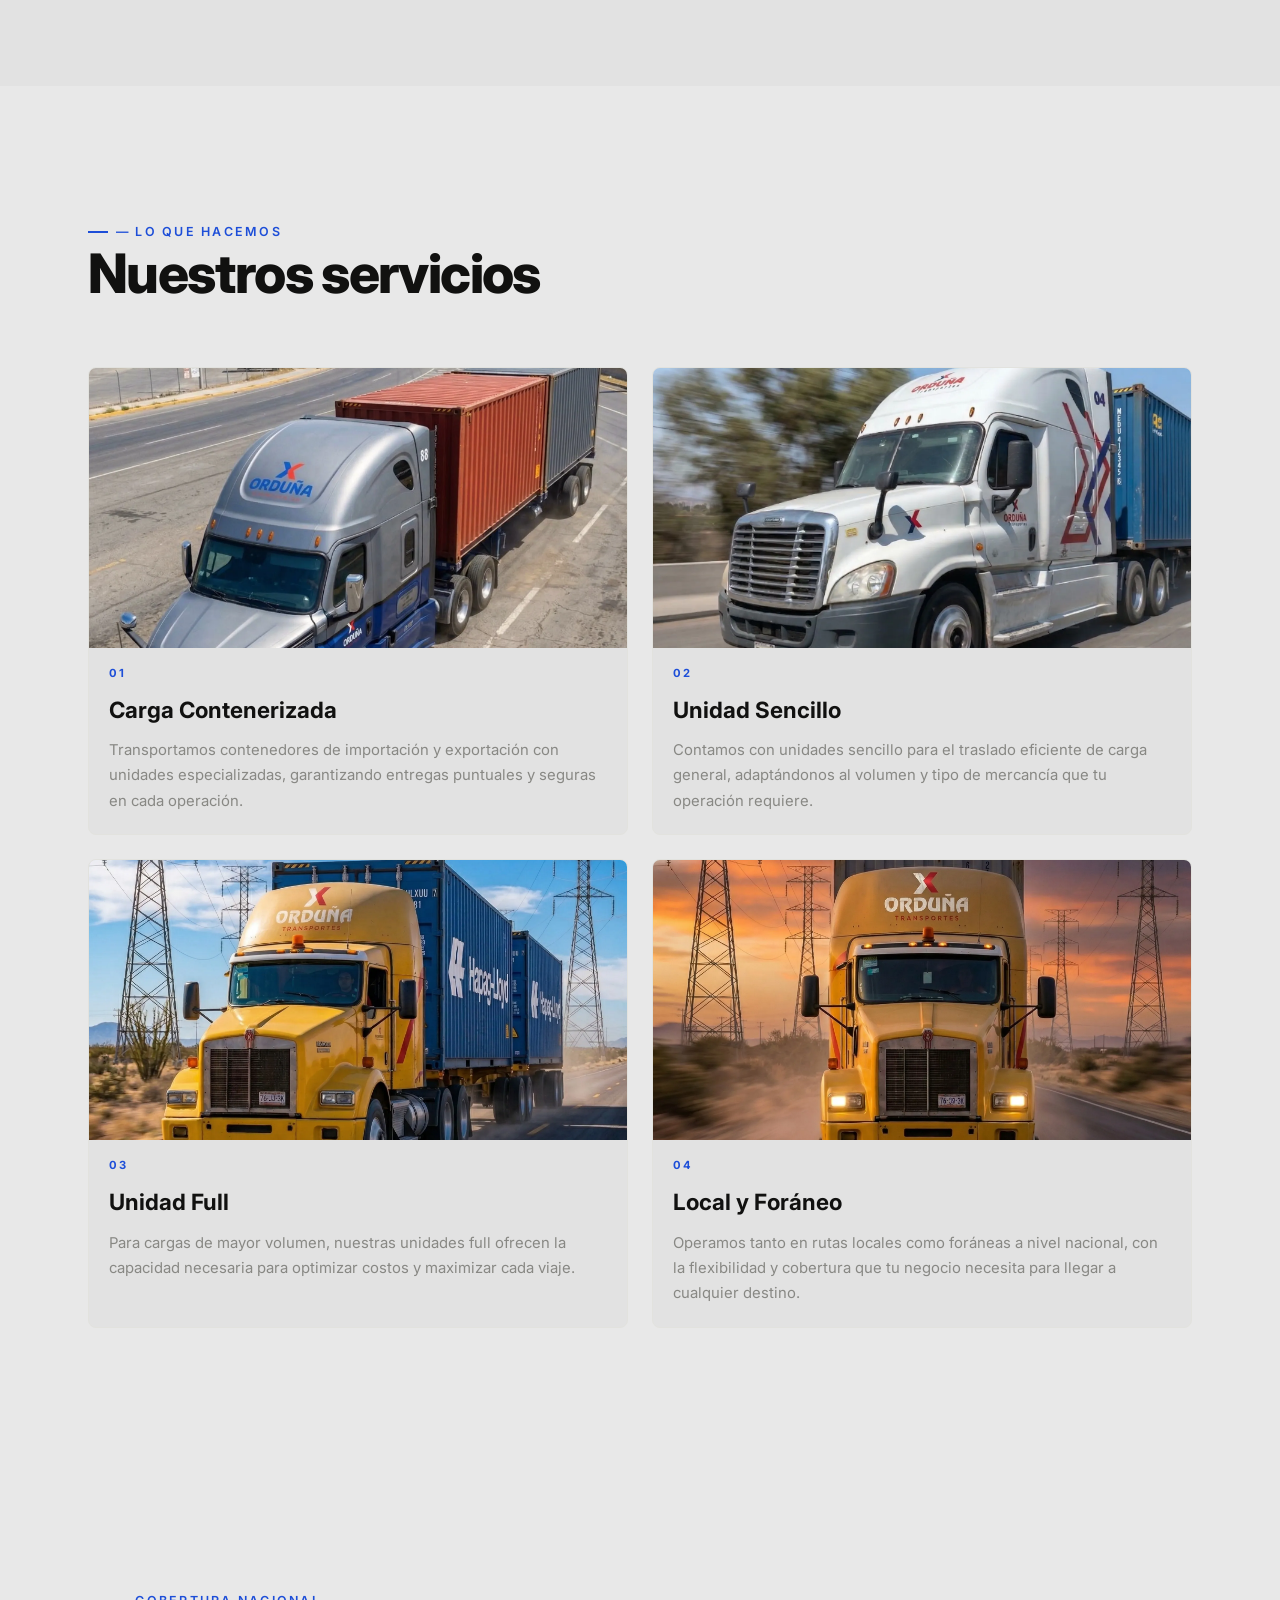
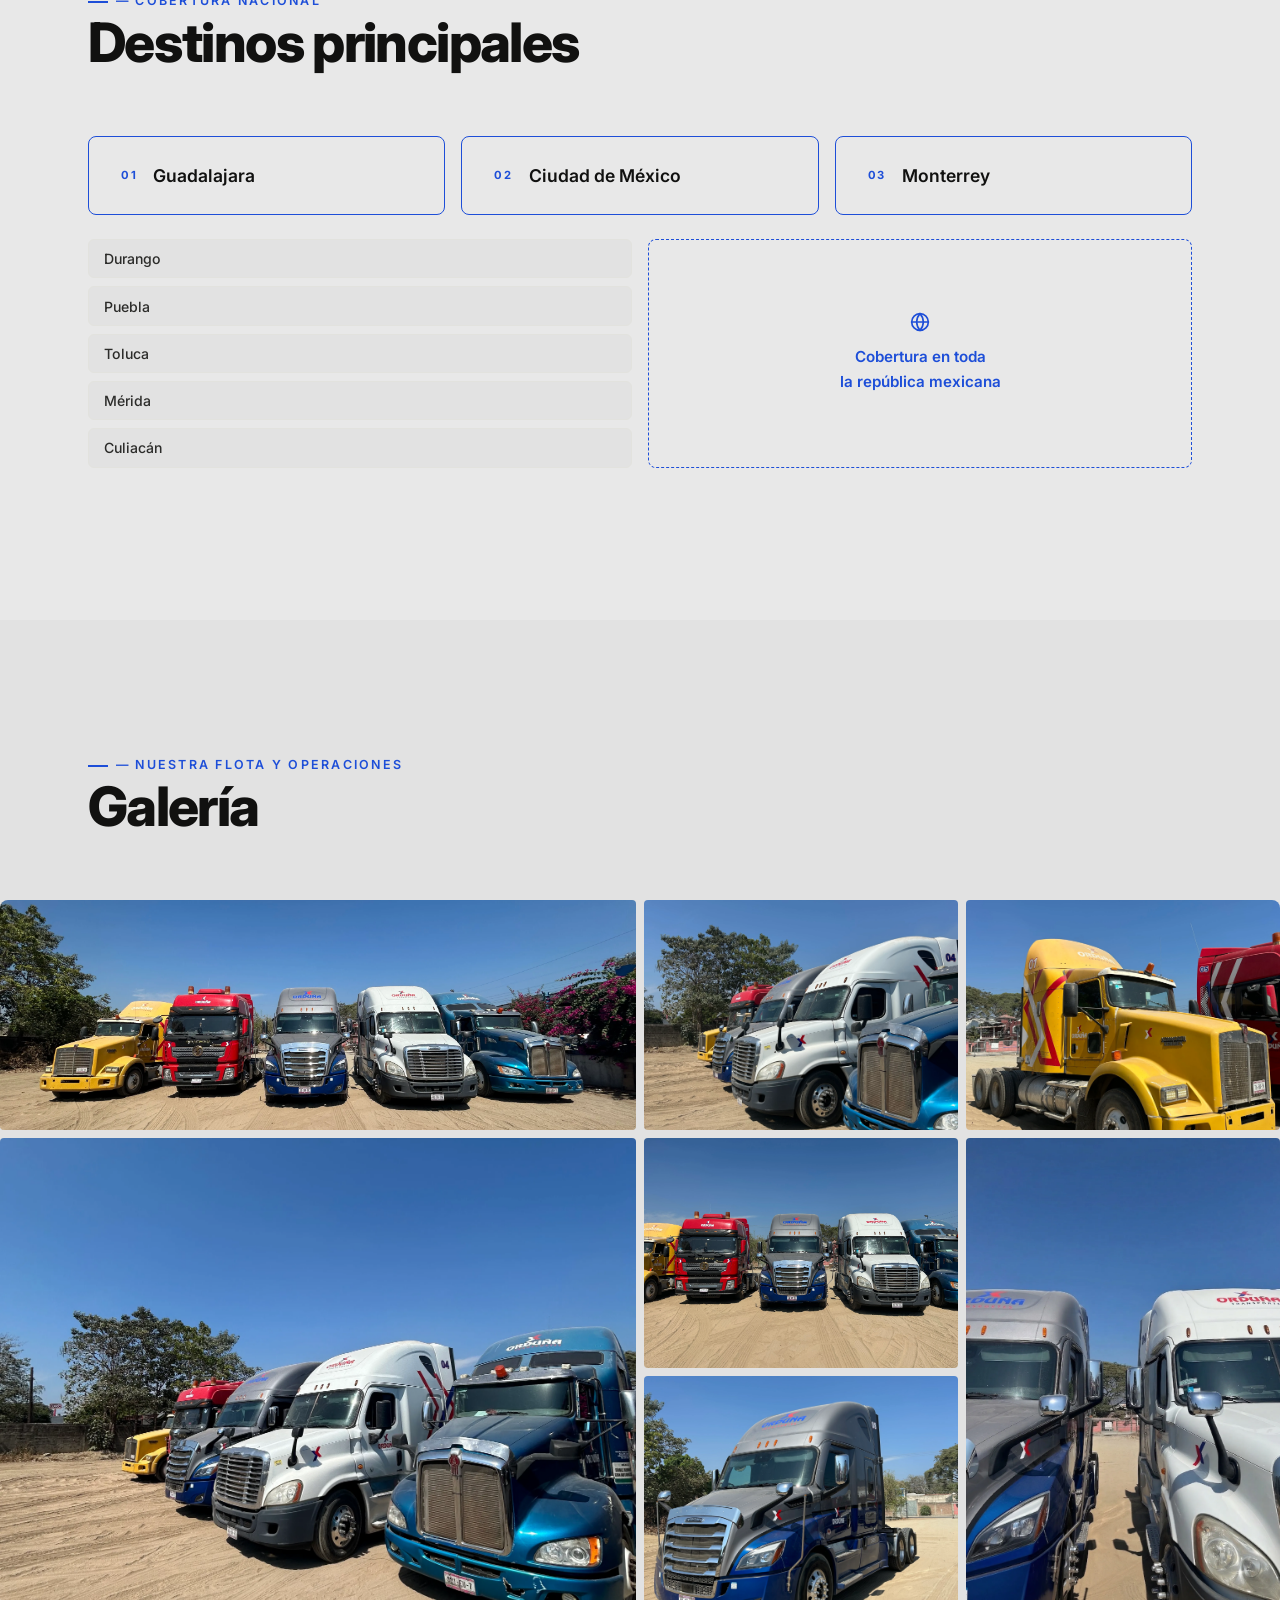
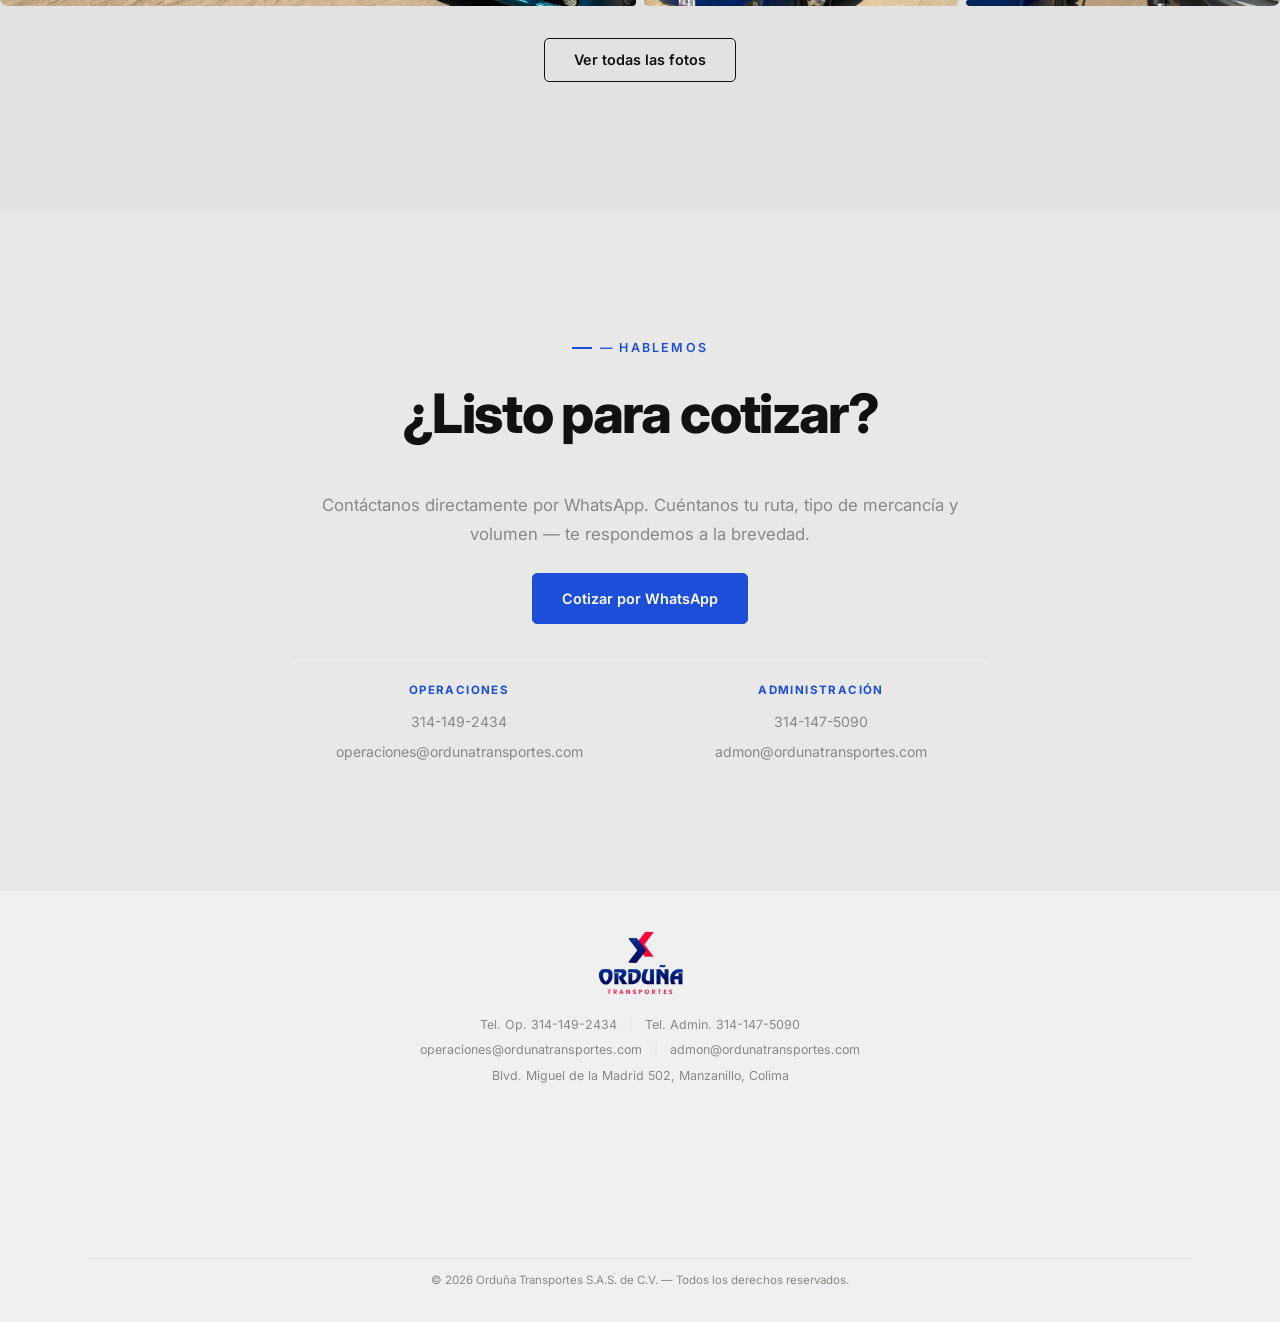
==== commit 21dff044: "google maps iframe updated" ====
--- a/index.html
+++ b/index.html
@@ -351,7 +351,7 @@
       </div>
     </div>
     <div class="footer__mapa">
-      <iframe src="https://www.google.com/maps/embed?pb=!1m14!1m8!1m3!1d942.6284264027471!2d-104.2927598!3d19.085107!3m2!1i1024!2i768!4f13.1!3m3!1m2!1s0x8424d5f1293d36b1%3A0xc2a0afbc2a8ba56c!2sBlvd.%20Miguel%20de%20la%20Madrid%20502%2C%20Oc%C3%A9ano%2C%2028219%20Manzanillo%2C%20Col.!5e0!3m2!1ses-419!2smx!4v1773961965582!5m2!1ses-419!2smx" width="600" height="450" style="border:0;" allowfullscreen="" loading="lazy" referrerpolicy="no-referrer-when-downgrade"></iframe>
+      <iframe src="https://www.google.com/maps/embed?pb=!1m14!1m8!1m3!1d239.65673782919492!2d-104.29258380856034!3d19.085277719088577!3m2!1i1024!2i768!4f13.1!3m3!1m2!1s0x8424d5f12c287657%3A0x55445ac43e2c22df!2sTornilleria%20y%20Ferreter%C3%ADa%20Ordu%C3%B1a!5e0!3m2!1ses-419!2smx!4v1774882095204!5m2!1ses-419!2smx" width="600" height="450" style="border:0;" allowfullscreen="" loading="lazy" referrerpolicy="no-referrer-when-downgrade"></iframe>
     </div>
     <p class="footer__copy">© 2026 Orduña Transportes S.A.S. de C.V. — Todos los derechos reservados.</p>
   </div>
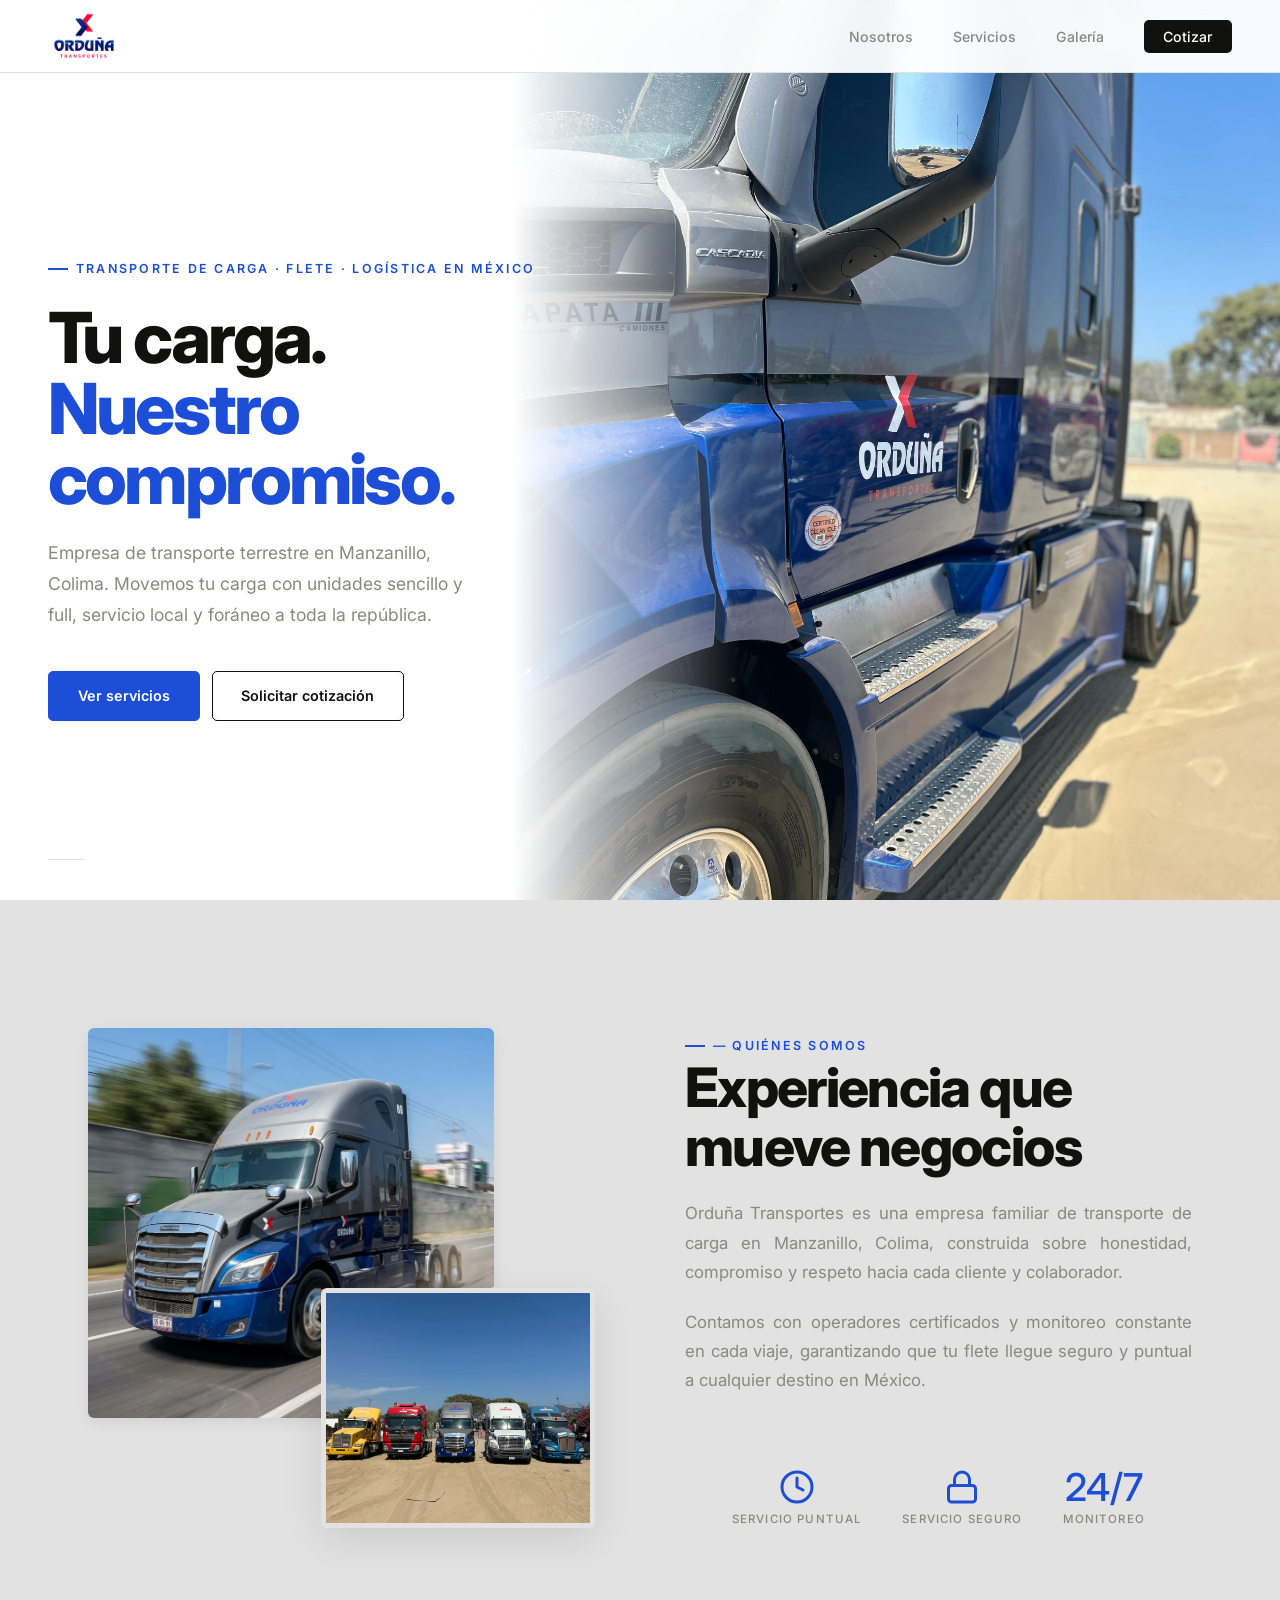
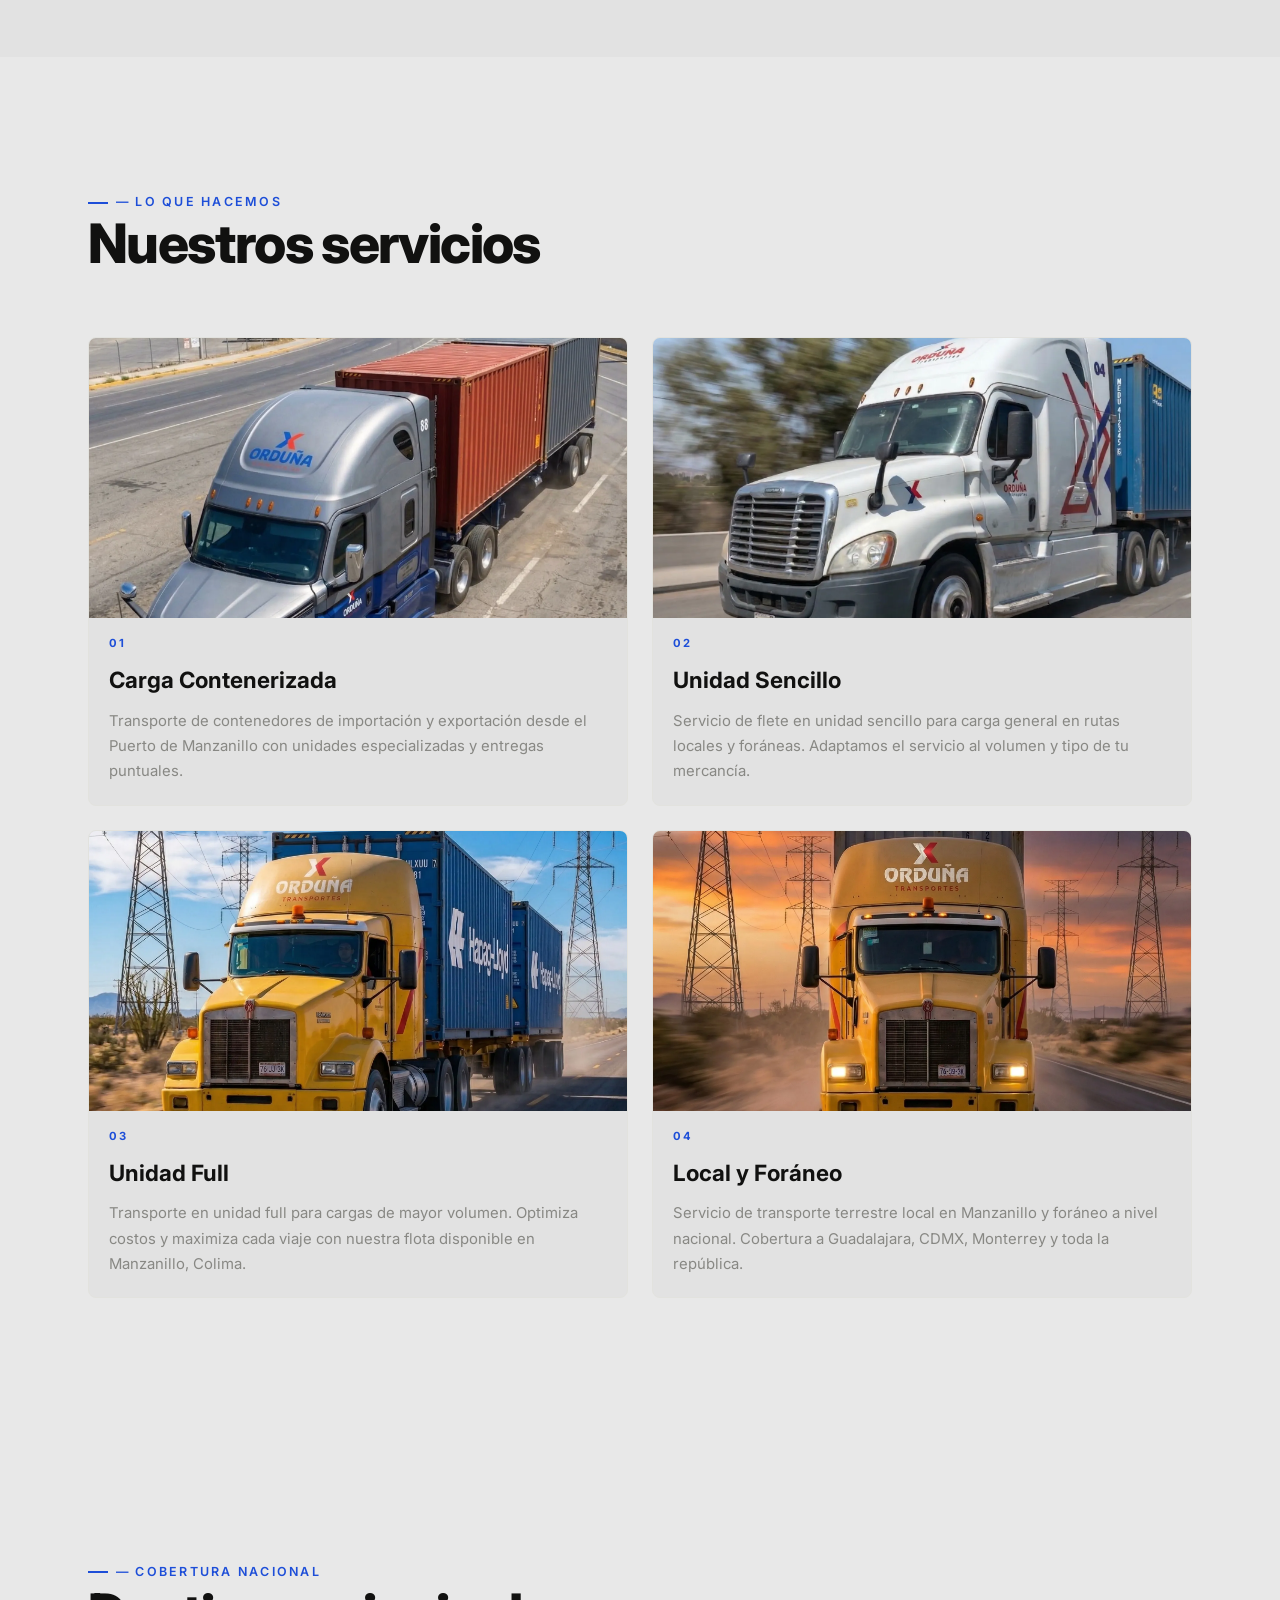
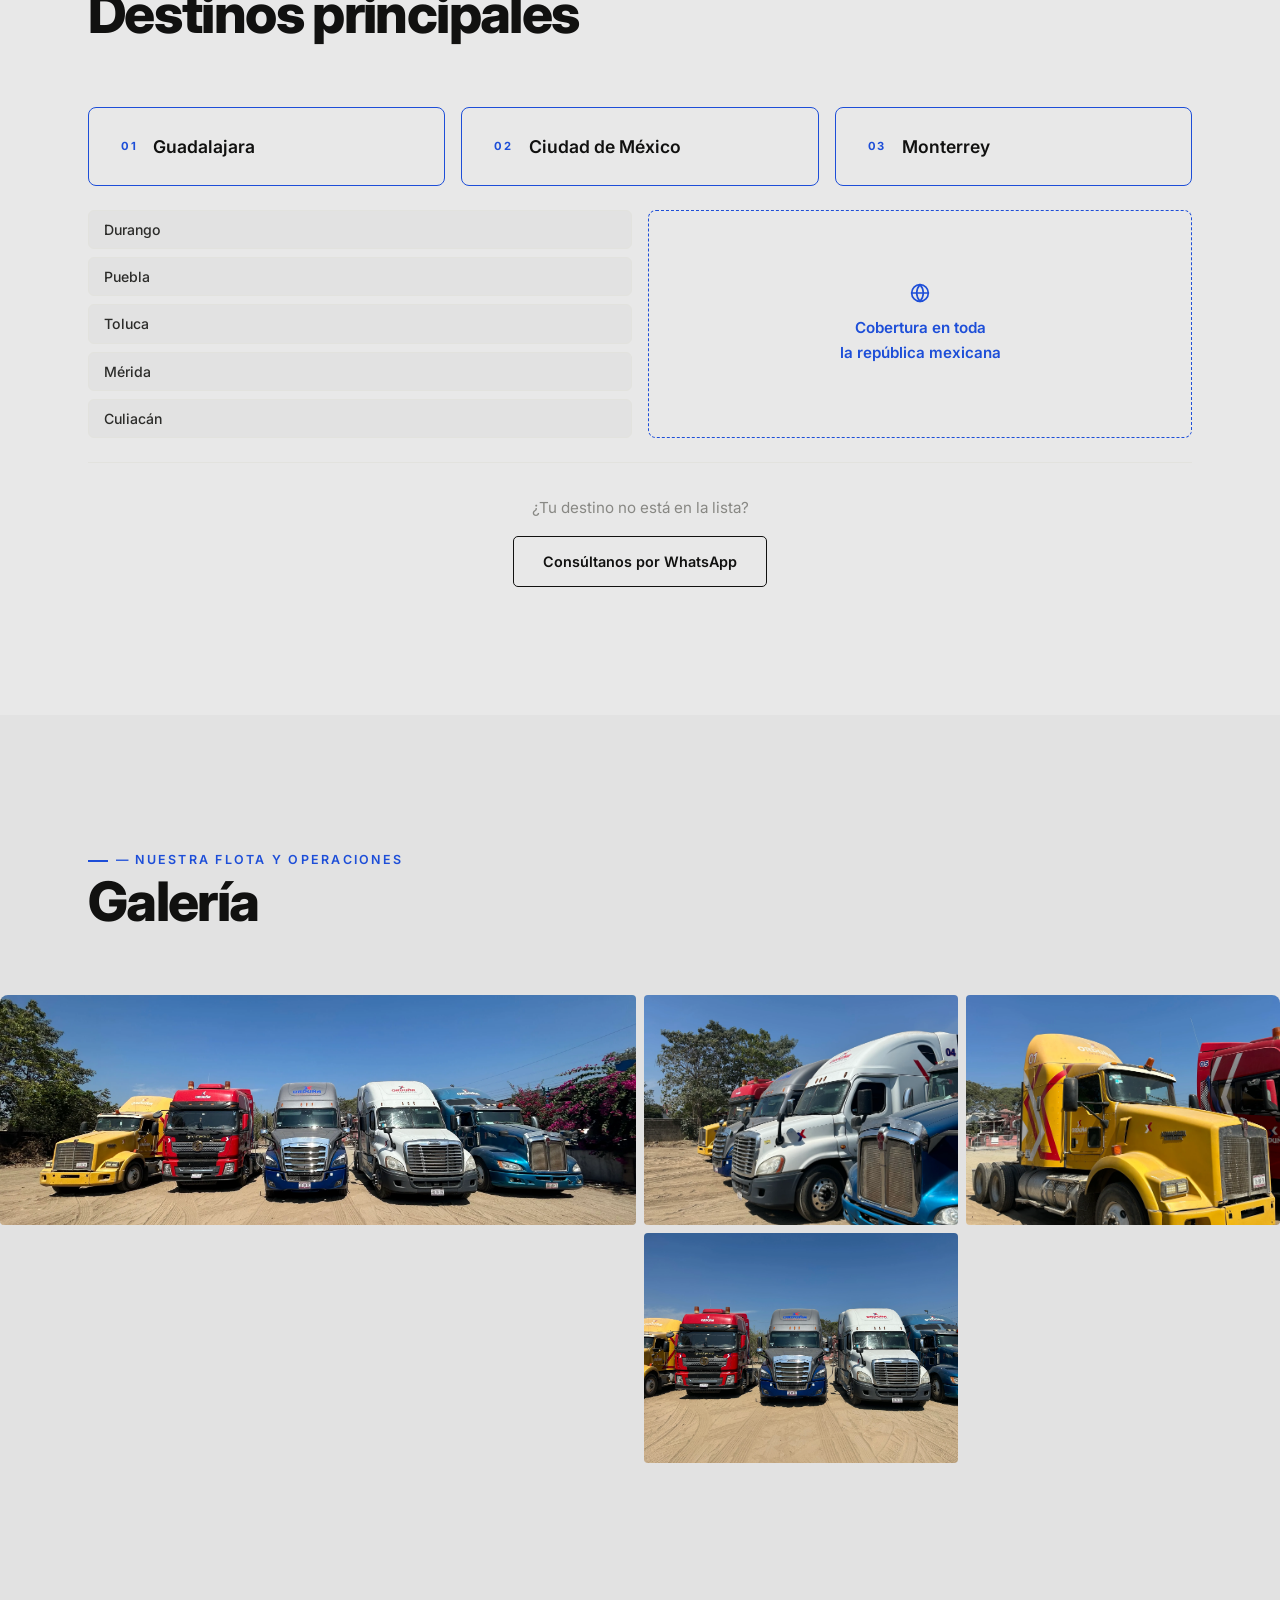
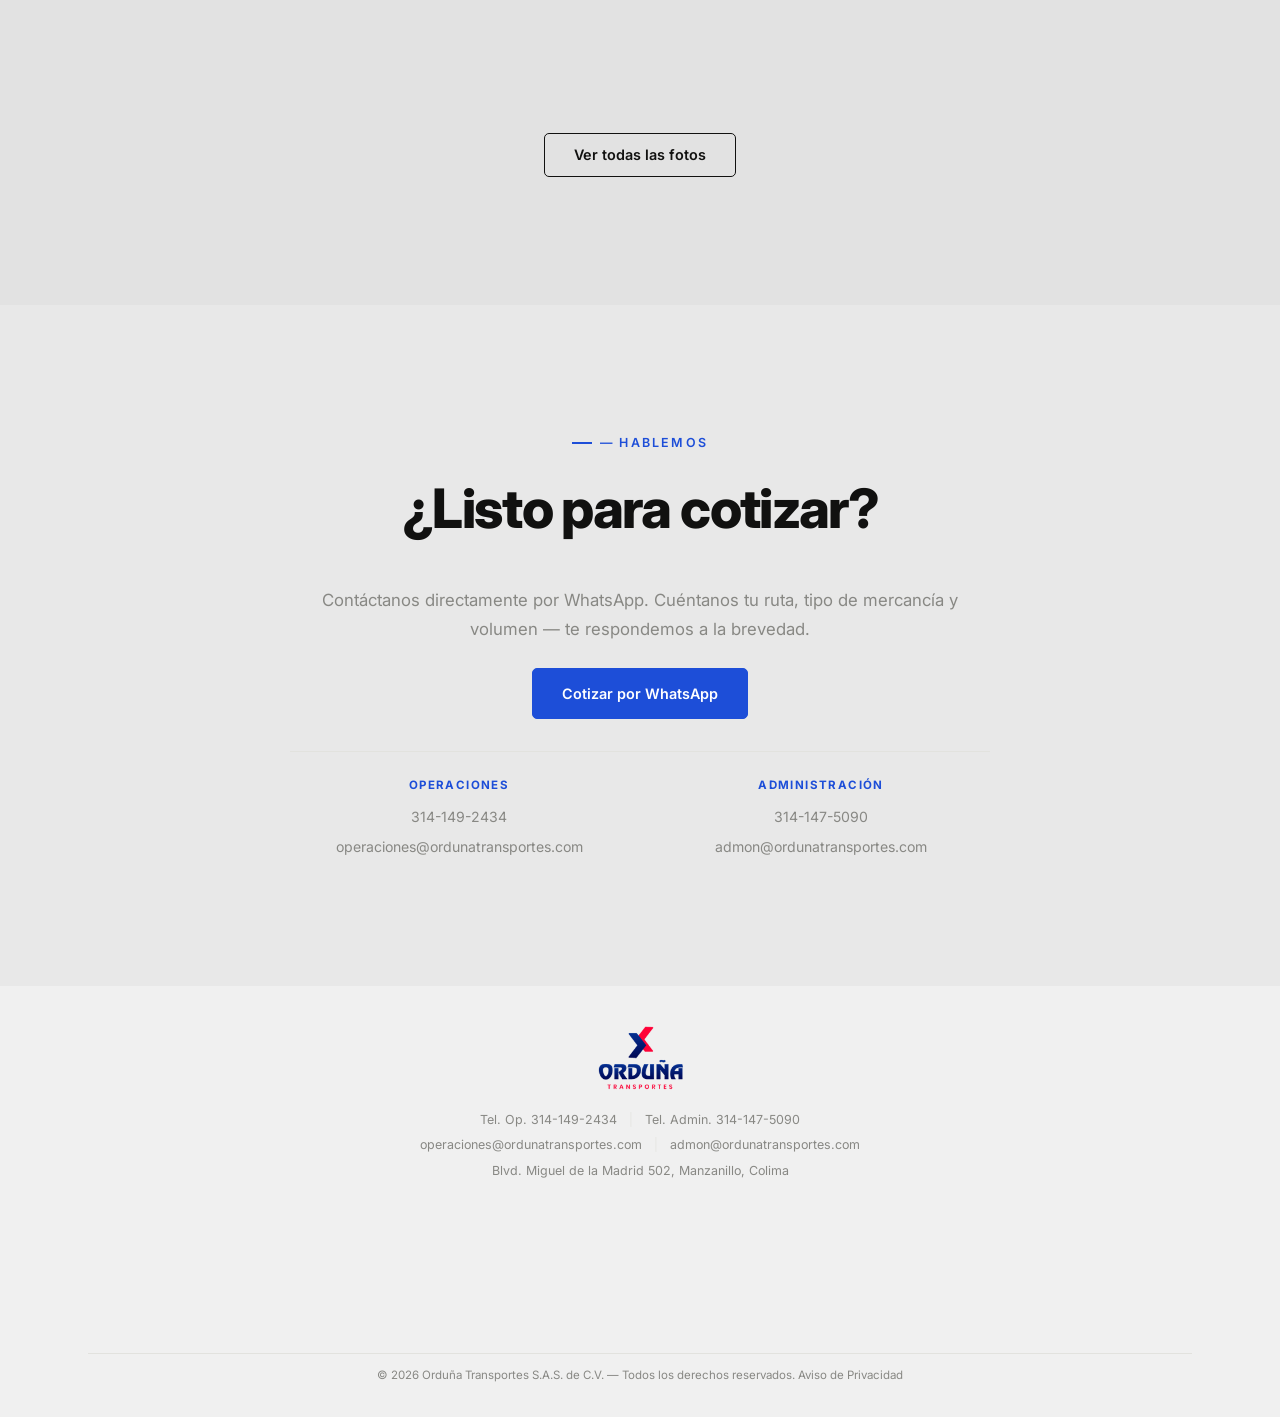
==== commit 99971a9b: "phone view fixed | aviso de privacidad" ====
--- a/index.html
+++ b/index.html
@@ -3,30 +3,31 @@
 <head>
   <meta charset="UTF-8" />
   <meta name="viewport" content="width=device-width, initial-scale=1.0" />
-  <title>Orduña Transportes — Carga General y Flete</title>
-  <meta name="description" content="Orduña Transportes. Movemos tu carga con puntualidad, seguridad y compromiso." />
+  <title>Orduña Transportes — Transporte de Carga en Manzanillo, Colima</title>
+  <meta name="description" content="Empresa de transporte de carga en Manzanillo, Colima. Servicio de flete local y foráneo, unidades sencillo y full, carga contenerizada. Cotiza por WhatsApp." />
   <link rel="preconnect" href="https://fonts.googleapis.com" />
   <link rel="preconnect" href="https://fonts.gstatic.com" crossorigin />
-  <link href="https://fonts.googleapis.com/css2?family=Inter:wght@300;400;500;600;700;800&display=swap" rel="stylesheet" />  <link rel="icon" type="image/png" href="assets/images/favicon.png" />
+  <link href="https://fonts.googleapis.com/css2?family=Inter:wght@300;400;500;600;700;800&display=swap" rel="stylesheet" />
+  <link rel="icon" type="image/png" href="assets/images/favicon.png" />
   <link rel="stylesheet" href="css/styles.css" />
   <!-- Open Graph -->
-  <meta property="og:title" content="Orduña Transportes — Carga General y Flete" />
-  <meta property="og:description" content="Transportamos tu carga con puntualidad, seguridad y el respaldo de operadores certificados. Servicio local y foráneo en México." />
+  <meta property="og:title" content="Orduña Transportes — Transporte de Carga en Manzanillo, Colima" />
+  <meta property="og:description" content="Empresa de transporte de carga en Manzanillo, Colima. Flete local y foráneo, unidades sencillo y full, carga contenerizada. Cotiza por WhatsApp." />
   <meta property="og:url" content="https://ordunatransportes.com" />
   <meta property="og:image" content="https://ordunatransportes.com/assets/images/hero.webp" />
   <meta property="og:type" content="website" />
   <meta property="og:locale" content="es_MX" />
-</head> 
+</head>
 <body>
 
   <!-- ═══════════════════════════════════════════
        NAV
   ═══════════════════════════════════════════ -->
   <nav class="nav" id="nav">
-  <a href="#hero" class="nav__logo">
-    <img src="assets/images/logoFull.png" alt="Orduña Transportes" />
-  </a>    
-  <button class="nav__toggle" id="navToggle" aria-label="Menú">
+    <a href="#hero" class="nav__logo">
+      <img src="assets/images/logoFull.png" alt="Orduña Transportes" />
+    </a>
+    <button class="nav__toggle" id="navToggle" aria-label="Menú">
       <span></span><span></span><span></span>
     </button>
     <ul class="nav__links" id="navLinks">
@@ -41,19 +42,21 @@
        HERO
   ═══════════════════════════════════════════ -->
   <section class="hero" id="hero">
-    <img src="assets/images/hero.webp" alt="Hero"/>
+    <img src="assets/images/hero.webp" alt="Flota de camiones Orduña Transportes Manzanillo Colima" />
     <div class="hero__content">
-      <p class="hero__eyebrow">Carga general · Flete · Logística</p>
+      <p class="hero__eyebrow">Transporte de carga · Flete · Logística en México</p>
       <h1 class="hero__title">
         Tu carga.<br />
         <em>Nuestro compromiso.</em>
       </h1>
       <p class="hero__sub">
-        Construyendo experiencia por años moviendo México con puntualidad, seguridad y el respaldo de Orduña Transportes.
+        Empresa de transporte terrestre en Manzanillo, Colima. Movemos tu carga
+        con unidades sencillo y full, servicio local y foráneo a toda la república.
       </p>
       <div class="hero__actions">
         <a href="#servicios" class="btn btn--primary">Ver servicios</a>
-        <a href="#contacto" class="btn btn--ghost">Solicitar cotización</a>      </div>
+        <a href="#contacto" class="btn btn--ghost">Solicitar cotización</a>
+      </div>
     </div>
     <a href="#nosotros" class="hero__scroll" aria-label="Scroll">
       <span class="hero__scroll-line"></span>
@@ -69,29 +72,29 @@
 
         <div class="nosotros__images">
           <div class="nosotros__img nosotros__img--main">
-            <img src="assets/images/en-ruta-2.webp" alt="Camión Orduña en ruta" />
+            <img src="assets/images/en-ruta-2.webp" alt="Camión Orduña Transportes en ruta carga foránea México" />
           </div>
           <div class="nosotros__img nosotros__img--accent">
-            <img src="assets/images/equipo-patio.webp" alt="Equipo Orduña" />
+            <img src="assets/images/equipo-patio.webp" alt="Operadores certificados Orduña Transportes Manzanillo" />
           </div>
         </div>
 
         <div class="nosotros__text">
           <span class="section-label">— Quiénes somos</span>
           <h2 class="section-title">Experiencia que<br />mueve negocios</h2>
-            <p>
-              Orduña Transportes nace del esfuerzo y dedicación familiar, construyendo 
-              cada día una empresa sólida basada en honestidad, compromiso y respeto 
-              hacia nuestros clientes y colaboradores.
-            </p>
-            <p>
-              Nos respaldan operadores capacitados y un seguimiento constante en cada 
-              viaje, garantizando que tu carga llegue a su destino de forma segura 
-              y puntual.
-            </p>
+          <p>
+            Orduña Transportes es una empresa familiar de transporte de carga en
+            Manzanillo, Colima, construida sobre honestidad, compromiso y respeto
+            hacia cada cliente y colaborador.
+          </p>
+          <p>
+            Contamos con operadores certificados y monitoreo constante en cada viaje,
+            garantizando que tu flete llegue seguro y puntual a cualquier destino
+            en México.
+          </p>
           <div class="nosotros__stats">
             <div class="stat">
-              <span class="stat__num" style="text-align:center; display:block;">
+              <span class="stat__num" style="text-align:center; display:flex; justify-content:center; align-items:center; height:36px;">
                 <svg xmlns="http://www.w3.org/2000/svg" width="36" height="36" viewBox="0 0 24 24" fill="none" stroke="#1d4ed8" stroke-width="2" stroke-linecap="round" stroke-linejoin="round">
                   <circle cx="12" cy="12" r="10"/>
                   <polyline points="12 6 12 12 16 14"/>
@@ -100,7 +103,7 @@
               <span class="stat__label">Servicio Puntual</span>
             </div>
             <div class="stat">
-              <span class="stat__num" style="text-align:center; display:block;">
+              <span class="stat__num" style="text-align:center; display:flex; justify-content:center; align-items:center; height:36px;">
                 <svg xmlns="http://www.w3.org/2000/svg" width="36" height="36" viewBox="0 0 24 24" fill="none" stroke="#1d4ed8" stroke-width="2" stroke-linecap="round" stroke-linejoin="round">
                   <rect x="3" y="11" width="18" height="11" rx="2" ry="2"/>
                   <path d="M7 11V7a5 5 0 0 1 10 0v4"/>
@@ -109,7 +112,7 @@
               <span class="stat__label">Servicio Seguro</span>
             </div>
             <div class="stat">
-              <span class="stat__num">24/7</span>
+              <span class="stat__num" style="display:flex; justify-content:center; align-items:center; height:36px;">24/7</span>
               <span class="stat__label">Monitoreo</span>
             </div>
           </div>
@@ -132,45 +135,45 @@
       <div class="servicios__grid">
         <article class="servicio-card">
           <div class="servicio-card__img">
-            <img src="assets/images/carga.webp" alt="Carga contenerizada" />
+            <img src="assets/images/carga.webp" alt="Transporte de carga contenerizada Manzanillo importación exportación" />
           </div>
           <div class="servicio-card__body">
             <span class="servicio-card__num">01</span>
             <h3>Carga Contenerizada</h3>
-            <p>Transportamos contenedores de importación y exportación con unidades especializadas, garantizando entregas puntuales y seguras en cada operación.</p>
+            <p>Transporte de contenedores de importación y exportación desde el Puerto de Manzanillo con unidades especializadas y entregas puntuales.</p>
           </div>
         </article>
 
         <article class="servicio-card">
           <div class="servicio-card__img">
-            <img src="assets/images/sencillo.webp" alt="Unidad Sencillo" />
+            <img src="assets/images/sencillo.webp" alt="Unidad sencillo transporte de carga Colima México" />
           </div>
           <div class="servicio-card__body">
             <span class="servicio-card__num">02</span>
             <h3>Unidad Sencillo</h3>
-            <p>Contamos con unidades sencillo para el traslado eficiente de carga general, adaptándonos al volumen y tipo de mercancía que tu operación requiere.</p>
+            <p>Servicio de flete en unidad sencillo para carga general en rutas locales y foráneas. Adaptamos el servicio al volumen y tipo de tu mercancía.</p>
           </div>
         </article>
 
         <article class="servicio-card">
           <div class="servicio-card__img">
-            <img src="assets/images/full.webp" alt="Unidad Full" />
+            <img src="assets/images/full.webp" alt="Unidad full transporte carga volumen Orduña Transportes" />
           </div>
           <div class="servicio-card__body">
             <span class="servicio-card__num">03</span>
             <h3>Unidad Full</h3>
-            <p>Para cargas de mayor volumen, nuestras unidades full ofrecen la capacidad necesaria para optimizar costos y maximizar cada viaje.</p>
+            <p>Transporte en unidad full para cargas de mayor volumen. Optimiza costos y maximiza cada viaje con nuestra flota disponible en Manzanillo, Colima.</p>
           </div>
         </article>
 
         <article class="servicio-card">
           <div class="servicio-card__img">
-            <img src="assets/images/local-foraneo.webp" alt="Local y Foráneo" />
+            <img src="assets/images/local-foraneo.webp" alt="Servicio de flete local y foráneo Manzanillo Colima" />
           </div>
           <div class="servicio-card__body">
             <span class="servicio-card__num">04</span>
             <h3>Local y Foráneo</h3>
-            <p>Operamos tanto en rutas locales como foráneas a nivel nacional, con la flexibilidad y cobertura que tu negocio necesita para llegar a cualquier destino.</p>
+            <p>Servicio de transporte terrestre local en Manzanillo y foráneo a nivel nacional. Cobertura a Guadalajara, CDMX, Monterrey y toda la república.</p>
           </div>
         </article>
       </div>
@@ -218,6 +221,14 @@
           <span>Cobertura en toda<br/>la república mexicana</span>
         </div>
       </div>
+
+      <div class="destinos__cta">
+        <p>¿Tu destino no está en la lista?</p>
+        <a href="https://wa.me/523141492434?text=Hola%2C%20me%20interesa%20cotizar%20un%20env%C3%ADo%20a%20un%20destino%20especial." class="btn btn--ghost" target="_blank">
+          Consúltanos por WhatsApp
+        </a>
+      </div>
+
     </div>
   </section>
 
@@ -234,67 +245,68 @@
 
     <div class="galeria__grid">
       <div class="galeria__item galeria__item--wide">
-        <img src="assets/images/galeria-1.webp" alt="Galería 1" />
-      </div>
-      <div class="galeria__item">
-        <img src="assets/images/galeria-2.webp" alt="Galería 2" />
-      </div>
-      <div class="galeria__item">
-        <img src="assets/images/galeria-3.webp" alt="Galería 3" />
+        <img src="assets/images/galeria-1.webp" alt="Flota completa Orduña Transportes patio Manzanillo" />
+      </div>
+      <div class="galeria__item">
+        <img src="assets/images/galeria-2.webp" alt="Camiones de carga Orduña Transportes Colima" />
+      </div>
+      <div class="galeria__item">
+        <img src="assets/images/galeria-3.webp" alt="Tractocamión Orduña Transportes servicio foráneo" />
       </div>
       <div class="galeria__item galeria__item--wide galeria__item--tall">
-        <img src="assets/images/galeria-4.webp" alt="Galería 4" />
-      </div>
-      <div class="galeria__item">
-        <img src="assets/images/galeria-5.webp" alt="Galería 5" />
+        <img src="assets/images/galeria-4.webp" alt="Unidades de transporte Orduña Transportes Manzanillo" />
+      </div>
+      <div class="galeria__item">
+        <img src="assets/images/galeria-5.webp" alt="Camión de carga general flete Colima México" />
       </div>
       <div class="galeria__item galeria__item--tall">
-        <img src="assets/images/galeria-6.webp" alt="Galería 6" />
-      </div>
-      <div class="galeria__item">
-        <img src="assets/images/galeria-7.webp" alt="Galería 7" />
-      </div>
-      <div class="galeria__item">
-        <img src="assets/images/galeria-8.webp" alt="Galería 8" />
-      </div>
-      <div class="galeria__item">
-        <img src="assets/images/galeria-9.webp" alt="Galería 9" />
-      </div>
-      <div class="galeria__item">
-        <img src="assets/images/galeria-10.webp" alt="Galería 10" />
-      </div>
-      <div class="galeria__item">
-        <img src="assets/images/galeria-11.webp" alt="Galería 11" />
-      </div>
-      <div class="galeria__item">
-        <img src="assets/images/galeria-12.webp" alt="Galería 12" />
-      </div>
-      <div class="galeria__item">
-        <img src="assets/images/hero.webp" alt="Flota" />
-      </div>
-      <div class="galeria__item">
-        <img src="assets/images/en-ruta.webp" alt="Unidad Sencillo" />
-      </div>
-      <div class="galeria__item">
-        <img src="assets/images/galeria-13.webp" alt="Galería 13" />
-      </div>
-      <div class="galeria__item">
-        <img src="assets/images/galeria-14.webp" alt="Galería 14" />
-      </div>
-      <div class="galeria__item">
-        <img src="assets/images/galeria-15.webp" alt="Galería 15" />
-      </div>
-      <div class="galeria__item">
-        <img src="assets/images/galeria-16.webp" alt="Galería 16" />
-      </div>
-      <div class="galeria__item">
-        <img src="assets/images/galeria-17.webp" alt="Galería 17" />
-      </div>
-    </div>
-    <div class="galeria__ver-mas"> <!-- Ver todas las fotos -->
+        <img src="assets/images/galeria-6.webp" alt="Tractocamión unidad full Orduña Transportes" />
+      </div>
+      <div class="galeria__item">
+        <img src="assets/images/galeria-7.webp" alt="Operaciones de transporte Orduña Manzanillo" />
+      </div>
+      <div class="galeria__item">
+        <img src="assets/images/galeria-8.webp" alt="Flota transporte carga contenerizada Colima" />
+      </div>
+      <div class="galeria__item">
+        <img src="assets/images/galeria-9.webp" alt="Unidades sencillo Orduña Transportes México" />
+      </div>
+      <div class="galeria__item">
+        <img src="assets/images/galeria-10.webp" alt="Servicio de transporte terrestre Manzanillo" />
+      </div>
+      <div class="galeria__item">
+        <img src="assets/images/galeria-11.webp" alt="Camiones Orduña Transportes cobertura nacional" />
+      </div>
+      <div class="galeria__item">
+        <img src="assets/images/galeria-12.webp" alt="Flete terrestre Orduña Transportes Colima" />
+      </div>
+      <div class="galeria__item">
+        <img src="assets/images/hero.webp" alt="Flota Orduña Transportes patio operaciones Manzanillo" />
+      </div>
+      <div class="galeria__item">
+        <img src="assets/images/en-ruta.webp" alt="Unidad sencillo Orduña Transportes en ruta México" />
+      </div>
+      <div class="galeria__item">
+        <img src="assets/images/galeria-13.webp" alt="Transporte de carga Orduña Manzanillo Colima" />
+      </div>
+      <div class="galeria__item">
+        <img src="assets/images/galeria-14.webp" alt="Tractocamión servicio local foráneo Orduña" />
+      </div>
+      <div class="galeria__item">
+        <img src="assets/images/galeria-15.webp" alt="Unidades transporte terrestre Orduña Transportes" />
+      </div>
+      <div class="galeria__item">
+        <img src="assets/images/galeria-16.webp" alt="Flota camiones carga general Manzanillo México" />
+      </div>
+      <div class="galeria__item">
+        <img src="assets/images/galeria-17.webp" alt="Servicio transporte contenerizado Orduña Colima" />
+      </div>
+    </div>
+
+    <div class="galeria__ver-mas">
       <button class="btn btn--ghost" id="galeriaBtn">Ver todas las fotos</button>
     </div>
-    
+
     <!-- Lightbox -->
     <div class="lightbox" id="lightbox">
       <button class="lightbox__close" id="lightboxClose" aria-label="Cerrar">✕</button>
@@ -305,7 +317,7 @@
   </section>
 
   <!-- ═══════════════════════════════════════════
-       CONTACTO / FOOTER
+       CONTACTO
   ═══════════════════════════════════════════ -->
   <section class="contacto" id="contacto">
     <div class="container">
@@ -332,30 +344,35 @@
     </div>
   </section>
 
-<footer class="footer">
-  <div class="container">
-    <img src="assets/images/logoFull.png" alt="Orduña Transportes" class="footer__logo" />
-    <div class="footer__contacto">
-      <div class="footer__contacto-row">
-        <span>Tel. Op. 314-149-2434</span>
-        <span class="footer__sep">|</span>
-        <span>Tel. Admin. 314-147-5090</span>
-      </div>
-      <div class="footer__contacto-row">
-        <span>operaciones@ordunatransportes.com</span>
-        <span class="footer__sep">|</span>
-        <span>admon@ordunatransportes.com</span>
-      </div>
-      <div class="footer__contacto-row">
-        <span>Blvd. Miguel de la Madrid 502, Manzanillo, Colima</span>
-      </div>
-    </div>
-    <div class="footer__mapa">
-      <iframe src="https://www.google.com/maps/embed?pb=!1m14!1m8!1m3!1d239.65673782919492!2d-104.29258380856034!3d19.085277719088577!3m2!1i1024!2i768!4f13.1!3m3!1m2!1s0x8424d5f12c287657%3A0x55445ac43e2c22df!2sTornilleria%20y%20Ferreter%C3%ADa%20Ordu%C3%B1a!5e0!3m2!1ses-419!2smx!4v1774882095204!5m2!1ses-419!2smx" width="600" height="450" style="border:0;" allowfullscreen="" loading="lazy" referrerpolicy="no-referrer-when-downgrade"></iframe>
-    </div>
-    <p class="footer__copy">© 2026 Orduña Transportes S.A.S. de C.V. — Todos los derechos reservados.</p>
-  </div>
-</footer>
+  <!-- ═══════════════════════════════════════════
+       FOOTER
+  ═══════════════════════════════════════════ -->
+  <footer class="footer">
+    <div class="container">
+      <img src="assets/images/logoFull.png" alt="Orduña Transportes — Transporte de carga Manzanillo Colima" class="footer__logo" />
+      <div class="footer__contacto">
+        <div class="footer__contacto-row">
+          <span>Tel. Op. 314-149-2434</span>
+          <span class="footer__sep">|</span>
+          <span>Tel. Admin. 314-147-5090</span>
+        </div>
+        <div class="footer__contacto-row">
+          <span>operaciones@ordunatransportes.com</span>
+          <span class="footer__sep">|</span>
+          <span>admon@ordunatransportes.com</span>
+        </div>
+        <div class="footer__contacto-row">
+          <span>Blvd. Miguel de la Madrid 502, Manzanillo, Colima</span>
+        </div>
+      </div>
+      <div class="footer__mapa">
+        <iframe src="https://www.google.com/maps/embed?pb=!1m14!1m8!1m3!1d239.65673782919492!2d-104.29258380856034!3d19.085277719088577!3m2!1i1024!2i768!4f13.1!3m3!1m2!1s0x8424d5f12c287657%3A0x55445ac43e2c22df!2sTornilleria%20y%20Ferreter%C3%ADa%20Ordu%C3%B1a!5e0!3m2!1ses-419!2smx!4v1774882095204!5m2!1ses-419!2smx" width="600" height="450" style="border:0;" allowfullscreen="" loading="lazy" referrerpolicy="no-referrer-when-downgrade"></iframe>
+      </div>
+      <p class="footer__copy">© 2026 Orduña Transportes S.A.S. de C.V. — Todos los derechos reservados.
+        <a href="privacidad.html" style="color: var(--clr-text-muted);">Aviso de Privacidad</a>
+      </p>
+    </div>
+  </footer>
 
   <script src="js/main.js"></script>
 </body>
--- a/css/styles.css
+++ b/css/styles.css
@@ -783,6 +783,7 @@
   .galeria__item--wide { grid-column: span 1; }
 
   .contacto__form { grid-template-columns: 1fr; padding: 1.25rem; }
+  .contacto__info-grid { grid-template-columns: 1fr;}
 
   .lightbox__prev { left: .75rem; }
   .lightbox__next { right: .75rem; }
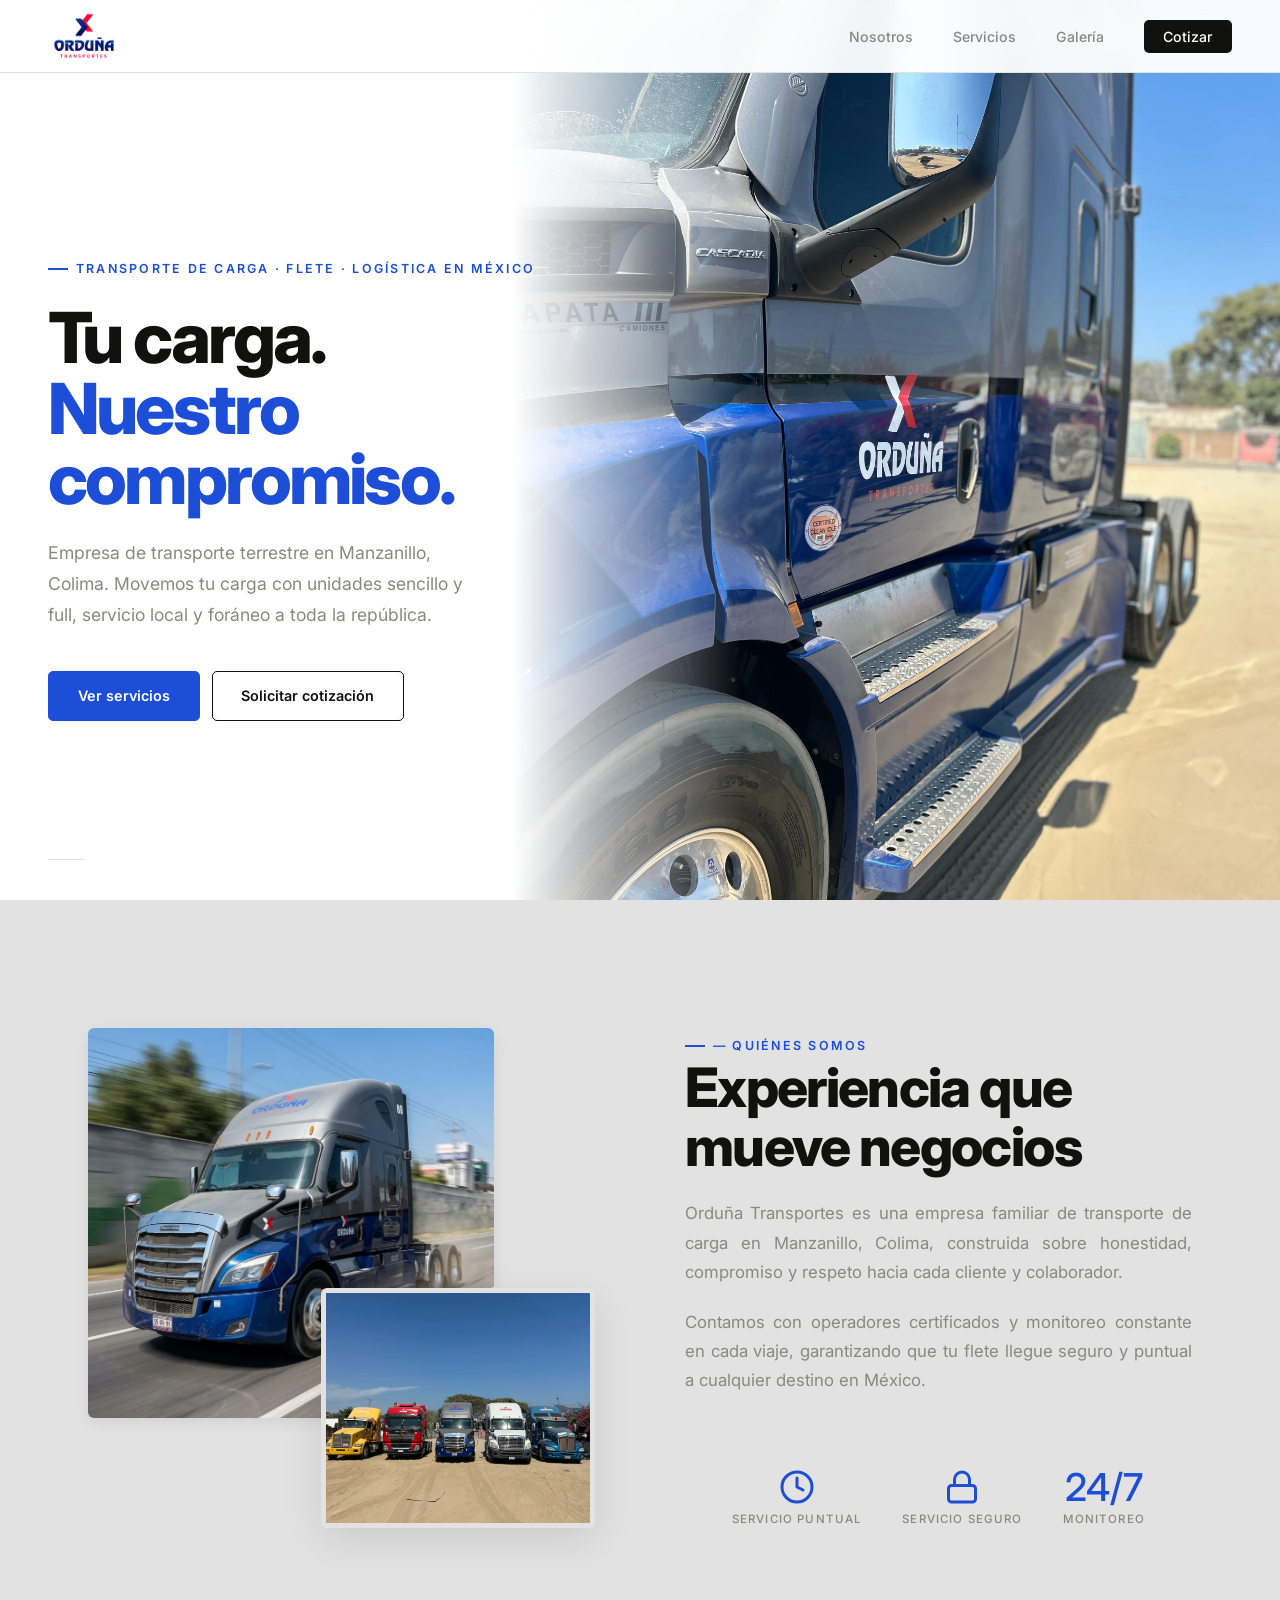
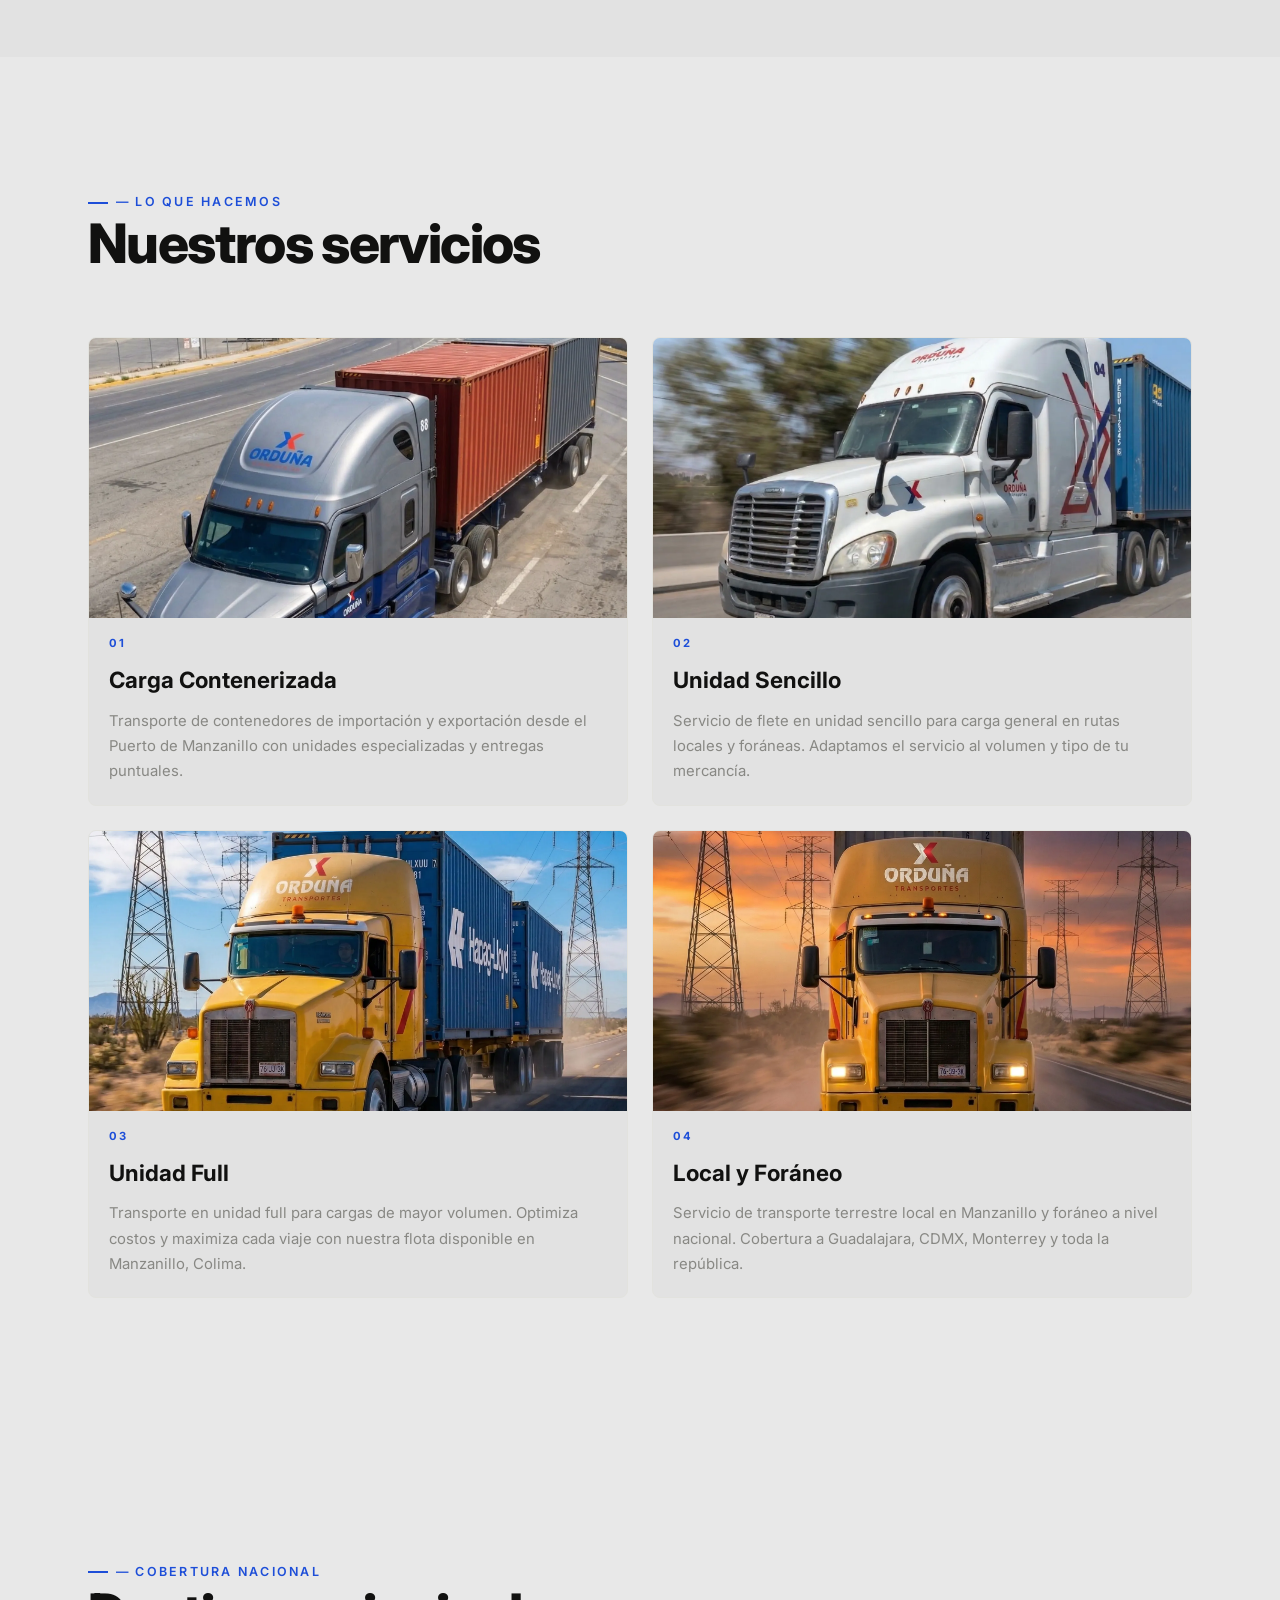
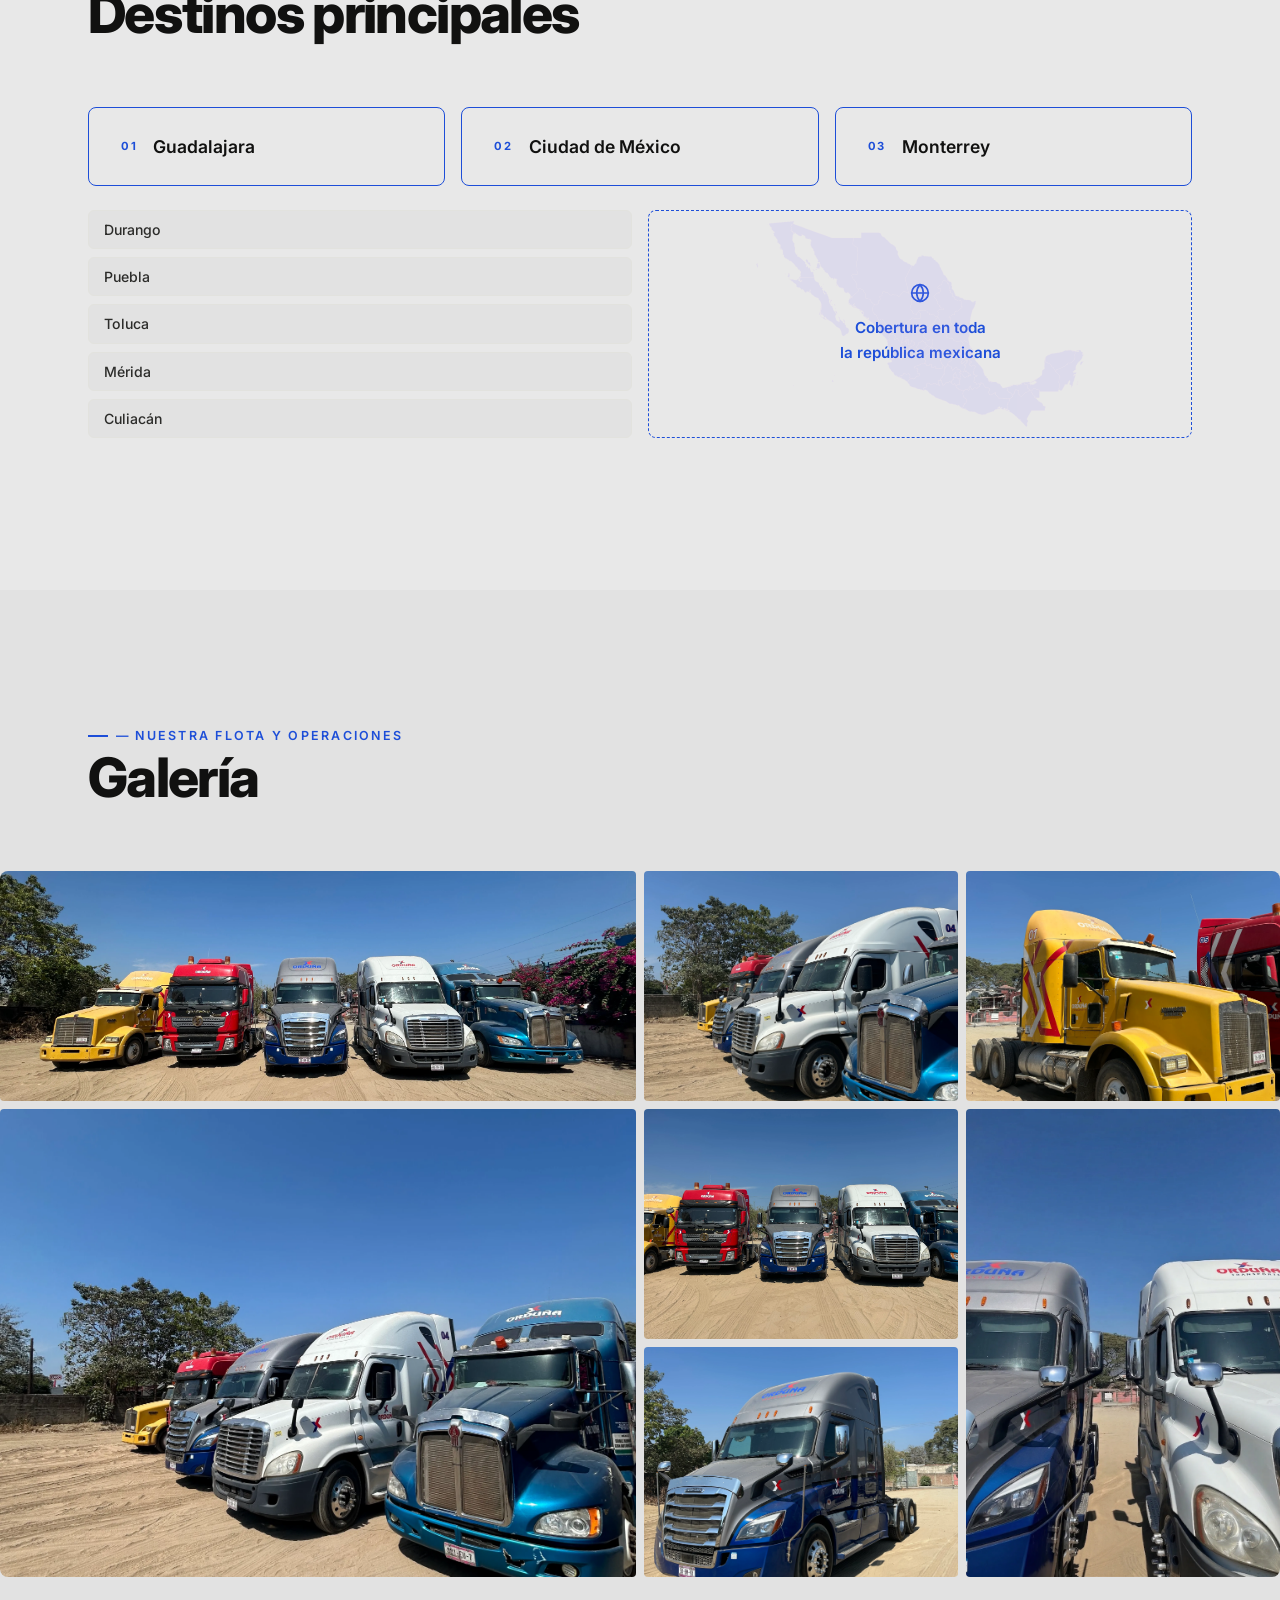
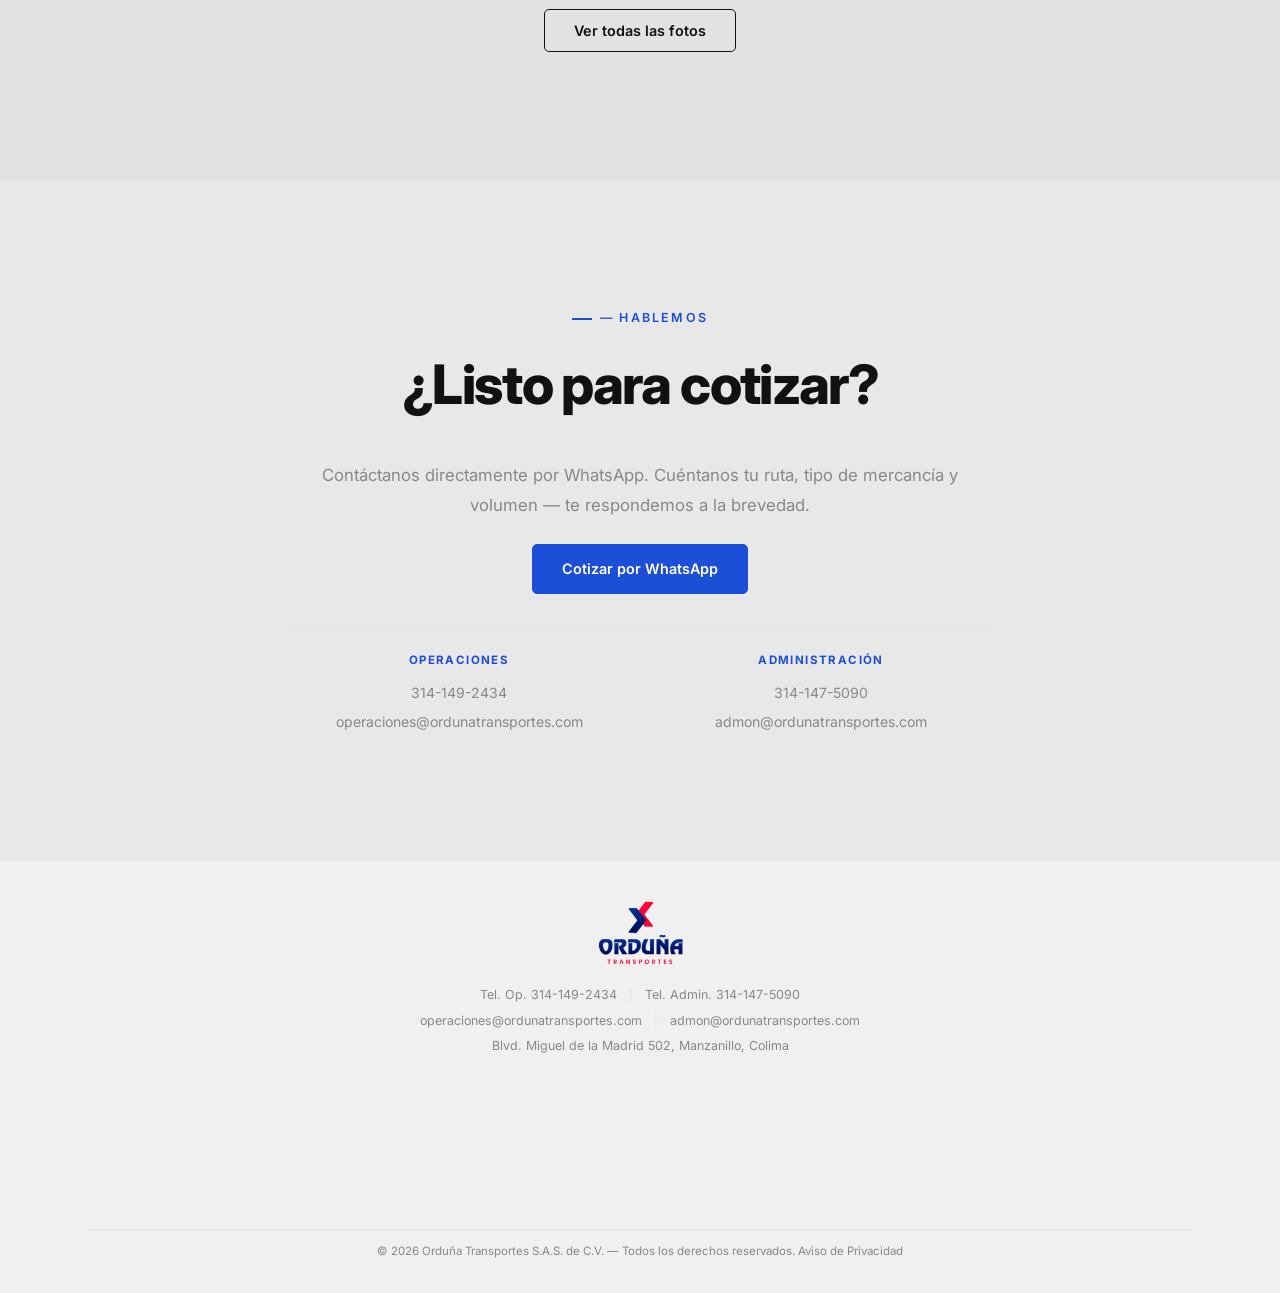
==== commit 454fe428: "svg map in Destinos" ====
--- a/index.html
+++ b/index.html
@@ -214,6 +214,7 @@
           <li class="destino__tag">Culiacán</li>
         </ul>
         <div class="destinos__nacional">
+          <img class="destinos__mapa-bg" src="assets/images/mx.svg" alt="" aria-hidden="true" />
           <svg xmlns="http://www.w3.org/2000/svg" width="20" height="20" viewBox="0 0 24 24" fill="none" stroke="#1d4ed8" stroke-width="2" stroke-linecap="round" stroke-linejoin="round">
             <circle cx="12" cy="12" r="10"/><line x1="2" y1="12" x2="22" y2="12"/>
             <path d="M12 2a15.3 15.3 0 0 1 4 10 15.3 15.3 0 0 1-4 10 15.3 15.3 0 0 1-4-10 15.3 15.3 0 0 1 4-10z"/>
@@ -221,14 +222,6 @@
           <span>Cobertura en toda<br/>la república mexicana</span>
         </div>
       </div>
-
-      <div class="destinos__cta">
-        <p>¿Tu destino no está en la lista?</p>
-        <a href="https://wa.me/523141492434?text=Hola%2C%20me%20interesa%20cotizar%20un%20env%C3%ADo%20a%20un%20destino%20especial." class="btn btn--ghost" target="_blank">
-          Consúltanos por WhatsApp
-        </a>
-      </div>
-
     </div>
   </section>
 
--- a/css/styles.css
+++ b/css/styles.css
@@ -490,6 +490,19 @@
   border: 1.5px dashed var(--clr-accent);
   border-radius: 8px;
   height: 100%;
+  position: relative;
+  overflow: hidden;
+}
+
+.destinos__mapa-bg {
+  position: absolute;
+  inset: 0;
+  width: 100%;
+  height: 100%;
+  object-fit: contain;
+  opacity: 0.15;
+  pointer-events: none;
+  filter: invert(29%) sepia(98%) saturate(1000%) hue-rotate(210deg);
 }
 
 .destinos__cta {
